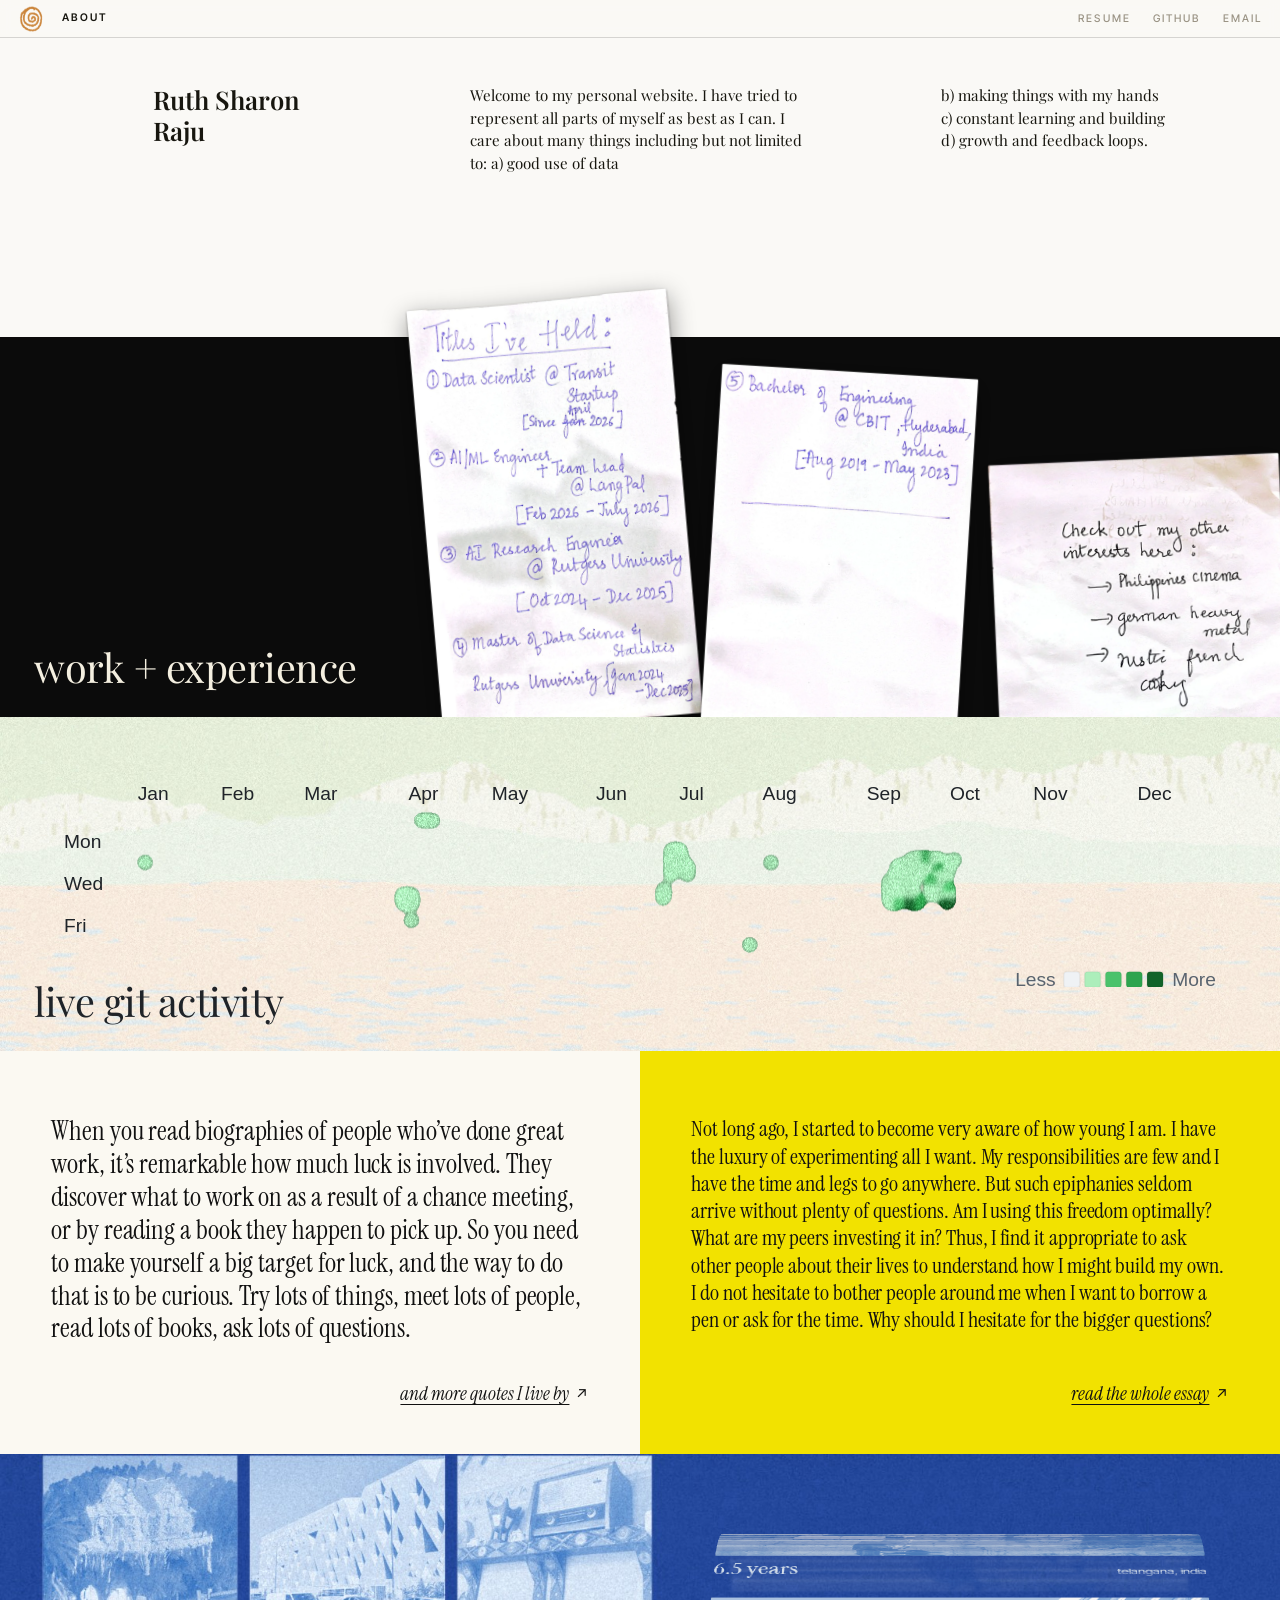
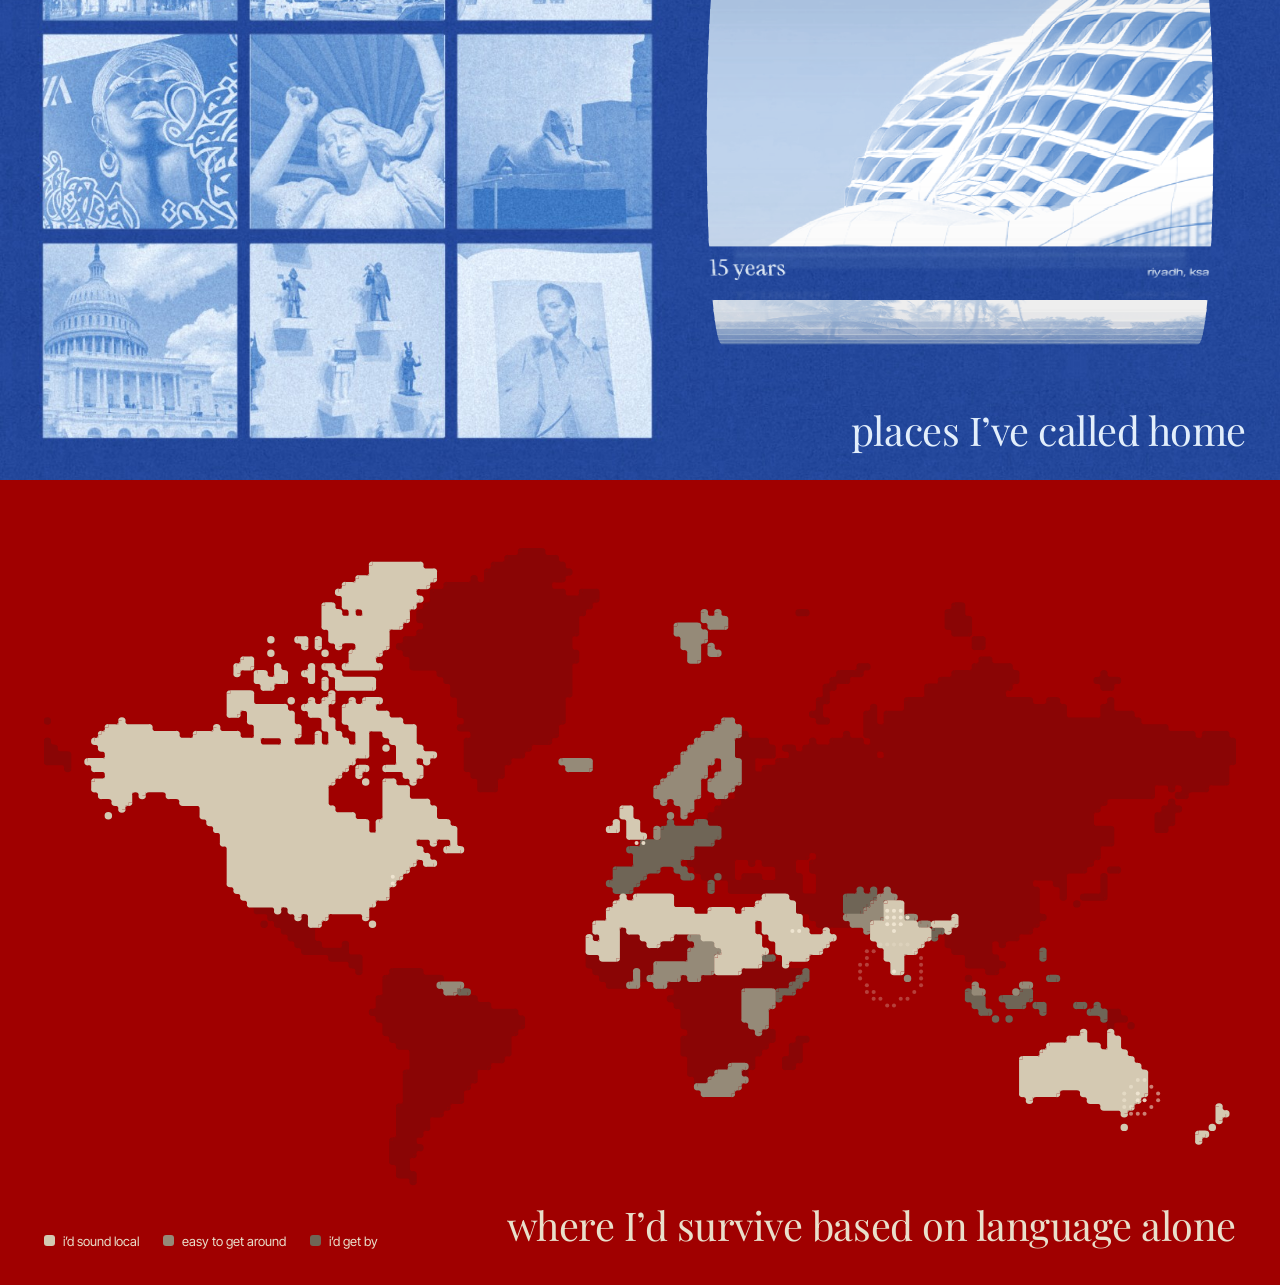
==== about/index.html @ 978206d0 "thin tab and crumbs + mobile view" ====
<!doctype html>
<html lang="en">
<head>
<meta charset="utf-8">
<meta name="viewport" content="width=device-width,initial-scale=1">
<title>Ruth Sharon — About</title>
<link rel="icon" href="../assets/ruth-sharon-favicon.png?v=1">
<link rel="preconnect" href="https://fonts.googleapis.com">
<link rel="preconnect" href="https://fonts.gstatic.com" crossorigin>
<link rel="stylesheet" href="https://fonts.googleapis.com/css2?family=Instrument+Serif:ital@0;1&family=IBM+Plex+Mono:wght@400;500&family=Inter+Tight:wght@400;500;600&family=Pinyon+Script&family=Playfair+Display:wght@400;600&display=swap">
<link rel="stylesheet" href="css/base.css?v=2">
<link rel="stylesheet" href="css/layout.css">
<link rel="stylesheet" href="css/head.css">
<link rel="stylesheet" href="css/places.css">
<link rel="stylesheet" href="css/barrel.css">
<link rel="stylesheet" href="css/scan.css">
<link rel="stylesheet" href="css/edit.css">
<link rel="stylesheet" href="css/split.css">
<link rel="stylesheet" href="css/languages.css">
<link rel="stylesheet" href="css/github.css">
<link rel="stylesheet" href="css/titles.css">
</head>
<body>
<div class="bar"><div class="crumbs"><a class="logo" data-up href="../" aria-label="home"><img src="../assets/logo-spiral.png" alt=""></a><span aria-current="page">about</span></div>
  <nav><a href="../assets/RuthSharon__Resume.pdf">resume</a><a href="https://github.com/ruth1445">github</a><a href="mailto:ruth.sharon@rutgers.edu">email</a></nav></div>

<!-- 1 -->
<section class="head" style="padding-top:84px"><div class="in">
  <h1>Ruth Sharon<br>Raju</h1>
  <div class="col">
    <p>Welcome to my personal website. I have tried to represent all parts of myself as best as I can. I care about many things including but not limited to: a) good use of data</p>
  </div>
  <div class="col">
    <p>b) making things with my hands<br>c) constant learning and building<br>d) growth and feedback loops.</p>
  </div>
</div></section>


<!-- 3 : the scan -->
<section class="scan">
  <h2 class="btl" data-pad="34" style="left:34px;color:#F4EFE0">work + experience</h2>
  <div class="leaves"><div class="pile">
    <img class="doc" data-k="hw-arm" src="img/arm.webp" alt="Titles I've held, handwritten" draggable="false"
      style="--r:-5deg;left:calc(50% - 310px);bottom:-10px;width:305px">
    <img class="doc" data-k="hw-elbow" src="img/elbow.webp" alt="Bachelor of Engineering, handwritten" draggable="false"
      style="--r:3.5deg;left:calc(50% + 22px);bottom:-64px;width:300px">
    <img class="doc" data-k="hw-hand" src="img/hand.webp" alt="Other interests, handwritten" draggable="false"
      style="--r:-2.5deg;left:calc(50% + 352px);bottom:-12px;width:340px">
  </div></div>
</section>

<!-- 6 -->
<section class="s6 full">
  <h2 class="btl" data-pad="34" style="left:34px;color:#1F2328">live git activity</h2>
  <div class="stage">
    <div class="ghw">
      <div class="ghbox">
        <div id="cal"></div>
      </div>
    </div>
  </div>
</section>

<!-- 4 -->
<section class="split">
  <div class="l">
    <p class="say">When you read biographies of people who&rsquo;ve done great work, it&rsquo;s remarkable how much luck is involved. They discover what to work on as a result of a chance meeting, or by reading a book they happen to pick up. So you need to make yourself a big target for luck, and the way to do that is to be curious. Try lots of things, meet lots of people, read lots of books, ask lots of questions.</p>
    <a class="more" href="quotes/"><span class="t">and more quotes I live by</span><span aria-hidden="true">&#8599;</span></a>
  </div>
  <div class="r">
    <p class="say">Not long ago, I started to become very aware of how young I am. I have the luxury of experimenting all I want. My responsibilities are few and I have the time and legs to go anywhere. But such epiphanies seldom arrive without plenty of questions. Am I using this freedom optimally? What are my peers investing it in? Thus, I find it appropriate to ask other people about their lives to understand how I might build my own. I do not hesitate to bother people around me when I want to borrow a pen or ask for the time. Why should I hesitate for the bigger questions?</p>
    <a class="more" href="https://publicyuzu.org/#/" target="_blank" rel="noopener noreferrer"><span class="t">read the whole essay</span><span aria-hidden="true">&#8599;</span></a>
  </div>
</section>

<!-- 2 -->
<section class="s2 full places">
  <h2 class="btl" data-pad="34" style="right:34px;color:#E2EEFB">places I&rsquo;ve called home</h2>
  <div class="pl-wheel">
    <div data-c="wheel" data-h="300" data-pw="0" data-fs="28" data-wh="470" data-bands="17"></div>
  </div>
</section>

<!-- 5 -->
<section class="s5 full">
  <h2 class="btl" data-on=".s5 .ki" style="right:44px;color:#E9DFCB">where I&rsquo;d survive based on language alone</h2>
  <div class="stage">
    <div class="mwrap" id="mb"><svg class="wm" viewBox="0 -125 960 545"><use href="#world"></use></svg></div>
    <div class="foot5">
      <div class="key">
        <span class="ki k1"><i></i>i&rsquo;d sound local</span>
        <span class="ki k2"><i></i>easy to get around</span>
        <span class="ki k3"><i></i>i&rsquo;d get by</span></div>
    </div>
  </div>
</section>

<svg width="0" height="0" style="position:absolute"><defs><g id="world">
  
  <rect y="-125" width="960" height="545" fill="none"/>
  <path class="getby" data-id="AFG" aria-label="Afghanistan" d="M643.23 171.47L645.95 172.48L647.96 172.13L648.52 170.91L650.62 170.50L652.12 169.68L652.66 167.50L654.90 166.96L655.32 165.98L656.58 166.72L657.38 166.81L658.87 166.82L660.88 167.40L661.69 167.74L663.63 166.86L664.52 167.39L665.38 166.13L666.98 166.19L667.39 165.78L667.67 164.66L668.82 163.69L670.26 164.33L669.97 165.18L670.78 165.31L670.53 167.62L671.59 168.52L672.51 167.94L673.70 167.67L675.36 166.44L677.20 166.64L679.95 166.65L680.42 167.44L678.87 167.74L677.51 168.25L674.45 168.57L671.59 169.14L670.03 170.32L670.66 171.46L670.97 172.80L669.64 173.92L669.75 174.94L669.02 175.89L666.48 175.81L667.53 177.55L665.83 178.21L664.70 179.78L664.85 181.33L663.80 182.05L662.82 181.81L660.78 182.15L660.49 182.87L658.50 182.86L657.02 184.31L656.92 186.46L653.46 187.51L651.60 187.29L651.06 187.84L649.47 187.52L646.80 187.89L642.33 186.61L644.75 184.31L644.53 182.67L642.51 182.24L642.30 180.60L641.43 178.53L642.57 177.10L641.41 176.71L642.14 174.79L643.23 171.47Z"/>
  <path class="muted" data-id="AGO" aria-label="Angola" d="M523.54 267.87L524.20 269.51L524.96 270.83L525.57 271.55L526.59 272.70L528.36 272.52L529.24 272.21L530.71 272.52L531.11 271.97L531.78 270.69L533.43 270.60L533.58 270.22L534.94 270.21L534.71 271.01L537.94 270.99L537.99 272.37L538.53 273.23L538.14 274.56L538.33 275.92L539.22 276.74L539.08 279.39L539.74 279.19L540.90 279.24L542.55 278.91L543.77 279.04L544.05 279.73L543.74 280.81L544.21 281.86L543.82 282.70L544.04 283.47L538.49 283.45L538.37 290.63L540.17 292.50L541.91 293.93L537.01 294.86L530.55 294.54L528.70 293.44L517.89 293.54L517.49 293.70L515.90 292.67L514.17 292.60L512.57 292.99L511.29 293.42L511.04 291.98L511.41 289.98L512.33 287.91L512.47 286.94L513.33 284.90L513.97 283.98L515.50 282.52L516.36 281.52L516.64 279.87L516.50 278.60L515.70 277.81L514.99 276.46L514.33 275.13L514.48 274.67L515.30 273.79L514.49 271.66L513.94 270.18L512.61 268.79L512.86 268.36L513.96 268.07L514.73 268.11L515.67 267.85L523.54 267.87Z M513.16 267.45L512.49 267.68L511.77 266.03L512.85 265.08L513.66 264.71L514.65 265.47L513.68 265.93L513.25 266.49L513.16 267.45Z"/>
  <path class="muted" data-id="ALB" aria-label="Albania" d="M534.91 154.05L534.57 155.04L534.95 156.29L536.05 157.00L536.00 157.75L535.13 158.17L534.97 159.10L533.73 160.49L533.28 160.29L533.23 159.66L531.75 158.70L531.52 157.33L531.74 155.35L532.11 154.44L531.66 153.98L531.48 153.05L532.63 151.59L532.80 152.14L533.52 151.88L534.09 152.68L534.73 152.98L534.91 154.05Z"/>
  <path class="local" data-id="ARE" aria-label="United Arab Emirates" d="M617.55 200.33L618.02 200.21L618.12 200.87L620.21 200.49L622.41 200.55L624.02 200.62L625.85 199.00L627.84 197.45L629.52 195.95L630.03 196.78L630.39 198.69L629.03 198.70L628.81 200.27L629.28 200.60L628.08 201.07L628.07 202.05L627.29 203.04L627.22 203.99L626.68 204.49L618.67 203.30L617.65 200.88L617.55 200.33Z"/>
  <path class="muted" data-id="ARG" aria-label="Argentina" d="M305.33 400.37L302.80 400.57L301.44 399.22L299.83 399.12L296.98 399.11L296.98 390.85L298.00 392.53L299.33 395.29L302.80 397.53L306.53 398.47L305.33 400.37Z M306.76 304.51L308.33 306.22L309.37 304.32L312.41 304.42L312.84 304.92L317.74 308.80L319.92 309.16L323.18 310.94L325.93 311.88L326.31 312.95L323.68 316.66L326.37 317.33L329.37 317.70L331.48 317.31L333.90 315.43L334.33 313.28L335.65 312.81L336.99 314.22L336.94 316.17L334.69 317.52L332.90 318.53L329.89 320.94L326.33 324.37L325.67 326.40L324.95 329.04L324.98 331.62L324.40 332.20L324.19 333.90L324.01 335.28L327.40 337.56L327.03 339.42L328.70 340.60L328.56 341.93L326.00 345.47L322.05 346.96L316.70 347.55L313.77 347.26L314.33 348.95L313.79 351.08L314.28 352.52L312.68 353.54L309.95 353.94L307.38 352.89L306.35 353.64L306.72 356.55L308.52 357.44L309.98 356.51L310.78 358.04L308.32 358.97L306.18 360.83L305.79 363.89L305.16 365.54L302.64 365.55L300.55 367.14L299.79 369.50L302.41 371.83L304.96 372.48L304.04 375.39L300.89 377.25L299.16 381.18L296.72 382.53L295.63 384.14L296.49 387.77L298.27 389.82L297.14 389.64L294.67 389.08L288.23 388.61L287.12 386.55L287.17 383.94L285.40 384.17L284.46 382.92L284.23 379.32L286.27 377.85L287.12 375.76L286.81 374.11L288.22 371.35L289.19 367.17L288.91 365.34L290.07 364.76L289.79 363.60L288.55 362.99L289.43 361.71L288.23 360.57L287.60 357.13L288.68 356.53L288.22 352.97L288.85 350.04L289.56 347.51L291.16 346.49L290.35 343.78L290.34 341.26L292.36 339.49L292.30 337.25L293.82 334.65L293.83 332.23L293.13 331.75L291.91 327.29L293.55 324.67L293.30 322.23L294.25 319.96L296.00 317.64L297.88 316.11L297.08 315.15L297.64 314.36L297.55 310.33L300.46 309.15L301.37 306.67L301.05 306.07L303.27 303.94L306.76 304.51Z"/>
  <path class="muted" data-id="ARM" aria-label="Armenia" d="M596.22 156.27L599.93 155.82L600.48 156.58L601.49 157.08L600.96 157.81L602.38 158.79L601.63 159.70L602.76 160.48L603.96 160.94L604.02 162.90L603.05 162.98L601.96 161.35L601.97 160.91L600.80 160.92L600.01 160.16L599.45 160.24L598.40 159.40L596.42 158.69L596.67 157.29L596.22 156.27Z"/>
  <path class="muted" data-id="ATF" aria-label="French Southern and Antarctic Lands" d="M663.83 377.01L665.55 378.06L668.07 378.47L668.16 379.11L667.41 380.64L663.32 380.86L663.25 379.07L663.65 377.69L663.83 377.01Z"/>
  <path class="local" data-id="AUS" aria-label="Australia" d="M867.73 352.86L870.30 353.86L871.76 353.46L873.84 352.90L875.44 353.10L875.63 356.56L874.71 357.58L874.44 359.98L873.51 359.16L871.65 361.25L871.10 361.09L869.46 361.00L867.82 358.43L867.45 356.48L865.91 353.93L865.98 352.60L867.73 352.86Z M862.83 285.39L863.79 287.16L865.50 286.31L866.39 287.26L867.67 288.15L867.39 289.15L867.96 291.10L868.37 292.24L869.04 292.52L869.76 294.48L869.50 295.67L870.37 297.23L873.26 298.44L875.14 299.55L876.93 300.56L876.58 301.13L878.11 302.59L879.14 305.14L880.21 304.62L881.29 305.65L881.94 305.28L882.40 307.80L884.29 309.27L885.53 310.18L887.61 312.13L888.36 314.08L888.43 315.48L888.25 316.99L889.52 319.09L889.37 321.30L888.90 322.46L888.18 324.71L888.24 326.16L887.71 328.00L886.53 330.35L884.56 331.62L883.58 333.65L882.69 334.96L881.90 337.26L880.88 338.59L880.20 340.62L879.86 342.50L879.99 343.37L878.46 344.32L875.48 344.43L873.02 345.56L871.79 346.64L870.18 347.85L867.97 346.61L866.34 346.12L866.75 344.67L865.30 345.19L862.96 347.21L860.65 346.45L859.14 346.01L857.62 345.81L855.04 345.01L853.31 343.30L852.82 341.22L852.20 339.85L850.89 338.76L848.32 338.43L849.20 337.13L848.55 335.16L847.25 337.00L844.88 337.49L846.27 336.01L846.68 334.48L847.71 333.19L847.49 331.26L845.32 333.49L843.66 334.39L842.64 336.50L840.56 335.40L840.64 334.00L838.97 332.10L837.56 331.12L838.06 330.52L834.64 328.95L832.77 328.88L830.20 327.63L825.43 327.87L821.98 328.79L818.94 329.65L816.40 329.48L813.57 330.81L811.26 331.41L810.74 332.78L809.76 333.85L807.50 333.91L805.82 334.15L803.46 333.67L801.55 333.95L799.72 334.08L798.13 335.49L797.35 335.37L796.02 336.12L794.73 336.96L792.79 336.86L791.00 336.86L788.17 335.16L786.74 334.66L786.80 333.15L788.12 332.79L788.57 332.19L788.48 331.26L788.80 329.45L788.51 327.93L787.10 325.34L786.66 323.90L786.77 322.46L785.71 320.83L785.64 320.10L784.46 319.11L784.13 317.18L782.61 315.24L782.24 314.20L783.41 315.25L782.51 312.99L783.83 313.70L784.62 314.64L784.58 313.39L783.26 311.49L783.00 310.73L782.38 310.01L782.67 308.62L783.22 308.03L783.58 306.84L783.30 305.46L784.40 303.76L784.60 305.56L785.73 303.93L787.89 303.15L789.19 302.14L791.23 301.29L792.44 301.10L793.18 301.39L795.28 300.52L796.90 300.26L797.30 299.75L798.01 299.54L799.48 299.59L802.28 298.91L803.73 297.88L804.41 296.65L805.98 295.48L806.10 294.56L806.17 293.31L808.03 291.37L809.16 293.35L810.29 292.89L809.34 291.81L810.18 290.70L811.36 291.20L811.68 289.47L813.14 288.35L813.78 287.46L815.12 287.07L815.16 286.44L816.33 286.71L816.38 286.14L817.55 285.82L818.84 285.51L820.81 286.55L822.29 287.89L823.96 287.90L825.66 288.11L825.09 286.87L826.37 285.06L827.57 284.48L827.16 283.92L828.31 282.63L829.93 281.84L831.29 282.11L833.53 281.69L833.49 280.55L831.53 279.81L832.95 279.49L834.72 280.04L836.14 280.96L838.38 281.53L839.14 281.30L840.80 281.99L842.35 281.35L843.36 281.54L843.98 281.11L845.20 282.22L844.49 283.42L843.48 284.33L842.56 284.40L842.87 285.30L842.09 286.43L841.14 287.54L841.33 288.18L843.45 289.43L845.51 290.16L846.88 290.94L848.81 292.29L849.56 292.29L850.96 292.87L851.36 293.58L853.91 294.36L855.67 293.58L856.19 292.35L856.73 291.34L857.06 290.09L857.87 288.28L857.50 287.19L857.69 286.53L857.39 285.24L857.74 283.55L858.25 283.09L857.83 282.35L858.48 281.16L858.98 279.93L859.05 279.30L860.04 278.46L860.79 279.55L860.98 280.95L861.64 281.22L861.76 282.16L862.73 283.30L862.93 284.57L862.83 285.39Z"/>
  <path class="getby" data-id="AUT" aria-label="Austria" d="M525.28 134.64L525.08 135.97L523.57 135.98L524.09 136.68L523.21 138.75L522.70 139.29L520.37 139.37L519.02 140.09L516.82 139.85L513.00 139.02L512.41 137.91L509.77 138.47L509.46 139.07L507.85 138.62L506.49 138.53L505.28 137.95L505.69 137.16L505.58 136.59L506.39 136.41L507.74 137.31L508.12 136.45L510.47 136.59L512.38 136.01L513.66 136.11L514.49 136.77L514.74 136.22L514.36 134.09L515.32 133.68L516.26 132.15L518.24 133.22L519.74 131.86L520.68 131.61L522.75 132.63L524.00 132.45L525.23 133.08L525.01 133.50L525.28 134.64Z"/>
  <path class="muted" data-id="AZE" aria-label="Azerbaijan" d="M600.01 160.16L600.80 160.92L601.97 160.91L601.96 161.35L603.05 162.98L601.22 162.61L599.87 161.30L599.45 160.24L600.01 160.16Z M606.33 155.90L607.51 156.10L607.97 155.36L609.56 154.18L610.96 155.72L612.32 157.78L613.56 157.91L614.38 158.68L612.18 158.91L611.72 161.12L611.26 162.11L610.28 162.77L610.36 164.15L609.69 164.29L608.03 162.83L608.95 161.44L608.16 160.61L607.16 160.82L604.02 162.90L603.96 160.94L602.76 160.48L601.63 159.70L602.38 158.79L600.96 157.81L601.49 157.08L600.48 156.58L599.93 155.82L600.58 155.35L602.57 156.18L604.00 156.35L604.37 156.01L603.05 154.44L603.75 154.03L604.50 154.13L606.33 155.90Z"/>
  <path class="muted" data-id="BDI" aria-label="Burundi" d="M558.24 264.85L558.07 262.21L557.40 261.21L559.02 261.38L559.84 260.14L561.25 260.28L561.41 261.14L561.98 261.64L562.01 262.35L561.35 262.81L560.31 263.95L559.34 264.75L558.24 264.85Z"/>
  <path class="getby" data-id="BEL" aria-label="Belgium" d="M488.84 123.73L490.79 124.01L493.26 123.28L494.95 124.81L496.42 125.62L496.11 127.94L495.42 128.07L495.13 129.97L492.80 128.42L491.43 128.69L489.57 127.08L488.33 125.70L487.09 125.64L486.70 124.42L488.84 123.73Z"/>
  <path class="muted" data-id="BEN" aria-label="Benin" d="M487.18 241.29L484.97 241.54L484.32 240.03L484.44 234.95L483.90 234.50L483.80 233.41L482.87 232.63L482.06 231.98L482.40 230.80L483.32 230.55L483.86 229.58L485.16 229.37L485.75 228.70L486.64 228.04L487.60 228.04L489.63 229.33L489.53 230.07L490.13 231.39L489.60 232.28L489.88 232.88L488.59 234.25L487.77 234.93L487.26 236.33L487.33 237.73L487.18 241.29Z"/>
  <path class="muted" data-id="BFA" aria-label="Burkina Faso" d="M472.46 233.81L470.63 233.24L469.39 233.33L468.45 233.89L467.25 233.42L466.79 232.68L465.59 232.20L465.41 230.91L466.14 229.96L466.08 229.21L468.19 227.35L468.59 225.81L469.32 225.26L470.61 225.57L471.72 225.11L472.09 224.53L474.16 223.52L474.66 222.82L477.16 221.88L478.62 221.56L479.29 221.99L481.00 221.98L480.79 223.08L481.15 224.10L482.65 225.57L482.73 226.66L485.81 227.17L485.75 228.70L485.16 229.37L483.86 229.58L483.32 230.55L482.40 230.80L480.06 230.76L478.83 230.58L477.97 230.94L476.79 230.78L472.16 230.88L472.10 232.14L472.46 233.81Z"/>
  <path class="getby" data-id="BGD" aria-label="Bangladesh" d="M727.13 205.57L727.07 207.26L726.14 206.90L726.32 208.79L725.55 207.57L725.40 206.37L724.89 205.23L723.78 203.86L721.32 203.76L721.57 204.74L720.73 206.05L719.59 205.57L719.21 206.00L718.45 205.75L717.42 205.53L717.00 203.59L716.08 201.80L716.53 200.35L714.89 199.71L715.48 198.83L717.15 197.93L715.23 196.65L716.17 195.00L718.28 196.05L719.55 196.17L719.79 197.86L722.33 198.19L724.80 198.16L726.34 198.57L725.11 200.60L723.91 200.74L723.09 202.10L724.55 203.33L724.99 201.81L725.72 201.80L727.13 205.57Z"/>
  <path class="muted" data-id="BGR" aria-label="Bulgaria" d="M540.42 146.93L541.19 148.18L542.22 147.95L544.27 148.43L548.18 148.59L549.51 147.81L552.65 147.11L554.59 148.21L556.15 148.53L554.77 149.78L553.80 151.91L554.66 153.60L552.36 153.21L549.65 154.13L549.62 155.59L547.19 155.86L545.31 154.84L543.18 155.64L541.21 155.56L541.02 153.62L539.68 152.68L540.12 152.26L539.83 151.91L540.28 150.96L541.30 150.02L540.00 148.72L539.76 147.62L540.42 146.93Z"/>
  <path class="muted" data-id="BHS" aria-label="The Bahamas" d="M273.24 201.49L272.59 201.61L271.91 200.23L270.91 199.53L271.49 198.00L272.29 198.10L273.23 200.10L273.24 201.49Z M272.48 194.67L269.57 195.06L269.39 194.16L270.64 193.96L272.40 194.04L272.48 194.67Z M274.67 194.65L274.21 196.38L273.72 196.07L273.76 194.80L272.57 193.83L272.56 193.55L274.67 194.65Z"/>
  <path class="muted" data-id="BIH" aria-label="Bosnia and Herzegovina" d="M530.68 145.01L531.65 145.00L530.98 146.35L532.27 147.52L531.88 148.95L531.25 149.08L530.75 149.36L529.88 150.06L529.49 151.70L527.13 150.57L526.13 149.32L525.11 148.65L523.88 147.52L523.31 146.57L522.00 145.14L522.56 143.85L523.52 144.56L524.09 143.92L525.34 143.85L527.63 144.37L529.48 144.32L530.68 145.01Z"/>
  <path class="muted" data-id="BLR" aria-label="Belarus" d="M542.62 114.48L545.20 114.51L548.10 113.10L548.72 110.97L550.90 109.75L550.65 108.03L552.27 107.37L555.14 105.87L557.95 106.85L558.32 107.81L559.72 107.35L562.33 108.27L562.59 110.08L562.02 111.11L563.69 113.57L564.78 114.25L564.62 114.92L566.41 115.57L567.18 116.55L566.15 117.35L563.99 117.22L563.48 117.56L564.11 118.77L564.76 121.06L562.47 121.27L561.65 122.05L561.48 123.82L560.42 123.48L558.01 123.65L557.31 122.83L556.31 123.44L555.31 122.94L553.21 122.87L550.23 122.02L547.54 121.74L545.47 121.82L544.01 122.78L542.74 122.91L542.69 121.34L541.87 119.68L543.46 118.95L543.48 117.51L542.74 116.11L542.62 114.48Z"/>
  <path class="muted" data-id="BLZ" aria-label="Belize" d="M242.29 215.42L242.26 215.08L242.59 214.97L243.07 215.24L244.03 213.86L244.53 213.82L244.54 214.16L245.05 214.17L245.00 214.80L244.57 215.79L244.81 216.15L244.53 216.97L244.69 217.19L244.39 218.34L243.86 218.95L243.38 219.02L242.85 219.81L242.06 219.81L242.26 217.23L242.29 215.42Z"/>
  <path class="muted" data-id="BOL" aria-label="Bolivia" d="M312.41 304.42L309.37 304.32L308.33 306.22L306.76 304.51L303.27 303.94L301.05 306.07L299.12 306.40L298.08 303.14L296.65 300.52L297.49 298.27L296.09 297.29L295.73 295.62L294.43 294.06L296.11 291.59L294.96 289.68L295.57 288.92L295.09 288.08L296.14 286.95L296.19 285.03L296.32 283.45L296.89 282.69L294.59 279.09L296.57 279.28L297.94 279.23L298.54 278.56L300.87 277.66L302.27 276.83L305.76 276.45L305.48 278.12L305.81 278.97L305.59 280.47L308.49 282.47L311.48 282.84L312.53 283.68L314.33 284.12L315.43 284.77L317.11 284.75L318.66 285.42L318.78 286.72L319.30 287.38L319.33 288.36L318.55 288.39L319.58 291.04L324.69 291.13L324.30 292.45L324.58 293.35L326.04 294.00L326.67 295.42L326.20 297.24L325.47 298.26L325.72 299.58L324.89 300.06L324.84 299.34L322.36 298.16L319.88 298.12L315.24 298.80L313.96 300.85L313.89 302.11L312.84 304.92L312.41 304.42Z"/>
  <path class="muted" data-id="BRA" aria-label="Brazil" d="M326.33 324.37L329.89 320.94L332.90 318.53L334.69 317.52L336.94 316.17L336.99 314.22L335.65 312.81L334.33 313.28L334.86 311.88L335.22 310.45L335.22 309.14L334.26 308.70L333.26 309.09L332.26 308.98L331.95 308.06L331.70 305.88L331.21 305.18L329.40 304.54L328.32 305.00L325.50 304.55L325.68 301.36L324.89 300.06L325.72 299.58L325.47 298.26L326.20 297.24L326.67 295.42L326.04 294.00L324.58 293.35L324.30 292.45L324.69 291.13L319.58 291.04L318.55 288.39L319.33 288.36L319.30 287.38L318.78 286.72L318.66 285.42L317.11 284.75L315.43 284.77L314.33 284.12L312.53 283.68L311.48 282.84L308.49 282.47L305.59 280.47L305.81 278.97L305.48 278.12L305.76 276.45L302.27 276.83L300.87 277.66L298.54 278.56L297.94 279.23L296.57 279.28L294.59 279.09L293.08 279.48L291.87 279.22L292.05 275.85L289.86 277.15L287.51 277.10L286.50 275.91L284.73 275.79L285.29 274.83L283.81 273.49L282.70 271.50L283.40 271.10L283.40 270.17L285.01 269.53L284.75 268.34L285.43 267.58L285.62 266.55L288.67 265.06L290.86 264.63L291.21 264.30L293.62 264.41L294.82 258.40L294.88 257.45L294.46 256.20L293.28 255.40L293.29 253.82L294.79 253.46L295.33 253.68L295.42 252.84L293.85 252.62L293.82 251.25L299.02 251.30L299.90 250.54L300.64 251.24L301.16 252.53L301.66 252.26L303.13 253.42L305.20 253.27L305.72 252.60L307.70 252.09L308.80 251.74L309.11 250.81L311.02 250.19L310.87 249.73L308.61 249.54L308.24 248.16L308.35 246.69L307.16 246.12L307.66 245.92L309.63 246.20L311.75 246.75L312.52 246.23L314.44 245.89L317.42 245.07L318.40 244.23L318.04 243.61L319.43 243.52L320.05 244.02L319.70 244.99L320.62 245.32L321.23 246.34L320.49 247.11L320.07 248.97L320.75 250.08L320.94 251.09L322.58 252.12L323.89 252.23L324.19 251.80L325.03 251.70L326.24 251.32L327.10 250.74L328.58 250.92L329.23 250.85L330.68 251.02L330.92 250.58L330.47 250.14L330.74 249.51L331.81 249.70L333.07 249.48L334.60 249.94L335.77 250.39L336.59 249.80L337.19 249.89L337.55 250.51L338.83 250.35L339.85 249.52L340.67 247.91L342.25 245.90L343.15 245.80L343.81 247.01L345.31 250.84L346.74 251.20L346.81 252.71L344.80 254.51L345.63 255.17L350.35 255.51L350.44 257.71L352.47 256.27L355.82 257.06L360.25 258.39L361.55 259.68L361.12 260.89L364.22 260.21L369.41 261.37L373.39 261.29L377.33 263.10L380.74 265.55L382.79 266.19L385.07 266.28L386.04 266.97L386.94 269.77L387.39 271.10L386.32 274.75L384.97 276.20L381.21 279.29L379.51 281.82L377.54 283.76L376.87 283.80L376.12 285.46L376.31 289.69L375.57 293.21L375.29 294.72L374.44 295.63L373.97 298.72L371.27 301.76L370.81 304.19L368.66 305.21L368.03 306.63L365.13 306.62L360.94 307.54L359.06 308.60L356.07 309.30L352.94 311.21L350.68 313.61L350.29 315.43L350.73 316.79L350.24 319.28L349.63 320.49L347.77 321.87L344.81 326.32L342.46 328.35L340.65 329.56L339.43 332.03L337.67 333.53L336.93 332.04L338.11 330.81L336.57 329.05L334.47 327.62L331.73 325.99L330.74 326.06L328.06 324.10L326.33 324.37Z"/>
  <path class="muted" data-id="BRN" aria-label="Brunei" d="M784.54 245.09L785.60 244.27L787.87 243.07L787.75 244.15L787.59 245.55L786.32 245.48L785.76 246.23L784.54 245.09Z"/>
  <path class="getby" data-id="BTN" aria-label="Bhutan" d="M724.52 191.74L725.61 192.53L725.42 194.04L723.25 194.11L721.00 193.95L719.32 194.33L716.90 193.40L716.84 192.91L718.60 191.07L720.04 190.44L721.95 191.02L723.36 191.08L724.52 191.74Z"/>
  <path class="muted" data-id="BWA" aria-label="Botswana" d="M548.40 296.26L548.93 296.67L549.77 298.01L552.79 300.56L553.93 300.81L553.94 301.64L554.72 303.12L556.79 303.49L558.49 304.55L554.71 306.29L552.32 308.07L551.43 309.66L550.63 310.56L549.18 310.76L548.71 311.91L548.44 312.67L546.73 313.23L544.56 313.11L543.29 312.43L542.17 312.14L540.86 312.70L540.21 313.86L538.95 314.59L537.62 315.68L535.71 315.93L535.11 315.08L535.36 313.59L533.78 311.29L533.06 310.93L533.05 303.98L535.68 303.90L535.76 295.60L537.75 295.53L541.86 294.72L542.88 295.67L544.58 294.77L545.39 294.76L546.89 294.25L547.37 294.42L548.40 296.26Z"/>
  <path class="muted" data-id="CAF" aria-label="Central African Republic" d="M520.75 238.73L522.95 238.56L523.44 237.99L523.88 238.04L524.55 238.53L527.91 237.69L529.04 236.83L530.43 236.06L530.17 235.28L530.92 235.07L533.49 235.21L536.00 234.18L537.93 231.76L539.28 230.86L540.97 230.48L541.27 231.43L542.81 232.82L542.82 233.73L542.39 234.65L542.56 235.34L543.48 235.98L545.51 236.94L546.97 237.84L547.00 238.55L548.79 239.70L549.90 240.65L550.58 241.97L552.57 242.84L553.00 243.54L552.12 243.77L550.41 243.72L548.40 243.49L547.41 243.68L547.01 244.21L546.15 244.28L545.09 243.81L542.13 244.91L540.91 244.69L540.54 244.86L539.75 246.18L537.76 245.75L535.81 245.54L534.11 244.73L531.91 243.98L530.49 244.69L529.45 245.80L529.21 247.33L527.49 247.21L525.69 246.84L524.10 248.00L522.70 250.04L522.42 249.41L522.30 248.41L521.08 247.70L520.10 246.57L519.87 245.78L518.61 244.64L518.82 243.99L518.56 243.06L518.76 241.36L519.40 240.96L520.75 238.73Z"/>
  <path class="local" data-id="CAN" aria-label="Canada" d="M310.23 139.72L312.16 140.14L314.63 140.06L313.32 141.35L312.34 141.56L308.95 140.22L308.29 139.15L309.29 138.16L310.23 139.72Z M315.18 131.39L313.88 131.45L310.43 130.40L307.95 128.81L308.87 128.52L312.38 129.37L315.11 130.78L315.18 131.39Z M150.64 133.37L149.30 133.83L144.92 132.32L144.12 131.14L141.73 129.97L141.25 129.00L138.51 128.39L137.48 126.53L137.71 125.73L140.51 126.48L142.15 127.01L144.65 127.37L145.56 128.54L146.88 130.15L149.54 131.53L150.64 133.37Z M330.31 126.02L328.54 129.01L330.29 127.86L332.08 128.59L331.14 129.77L333.51 130.70L334.74 129.88L337.40 130.91L336.57 133.34L338.44 132.78L338.78 134.53L339.61 136.55L338.48 139.38L337.28 139.50L335.52 138.90L336.10 136.26L335.36 135.85L332.26 138.65L330.67 138.54L332.56 137.03L330.00 136.24L327.13 136.43L321.96 136.33L321.55 135.37L323.21 134.22L322.05 133.32L324.29 131.32L327.04 125.91L328.70 123.94L331.01 122.73L332.25 122.88L331.73 123.83L330.31 126.02Z M126.11 114.01L126.11 114.01L126.11 114.01L126.11 114.01L128.67 113.71L127.87 117.89L130.19 120.78L129.13 120.77L127.52 119.14L126.53 117.47L125.19 116.33L124.69 114.71L124.85 113.52L126.11 114.01Z M268.62 80.24L267.58 82.68L266.40 82.29L265.70 80.90L265.83 80.58L266.85 79.17L267.95 79.27L268.62 80.24Z M261.60 77.63L258.48 80.23L256.60 80.13L256.02 78.85L258.00 76.66L261.66 76.70L261.60 77.63Z M252.90 62.82L253.40 65.13L254.76 64.32L256.31 65.69L259.23 67.46L262.29 69.05L262.52 71.44L264.49 71.05L266.39 72.70L264.02 74.25L259.87 73.07L258.38 70.83L255.73 73.47L251.94 75.99L251.02 73.14L247.41 73.61L249.73 71.16L250.07 67.17L250.98 62.38L252.90 62.82Z M277.69 54.67L274.70 54.95L274.04 52.17L275.17 48.92L277.61 48.10L279.69 49.73L279.72 52.21L279.42 52.99L277.69 54.67Z M224.94 43.16L223.28 45.29L219.69 43.45L217.52 44.12L213.87 41.36L216.22 39.42L218.08 36.65L220.91 38.47L222.51 39.61L223.31 40.80L224.94 43.16Z M238.54 40.75L238.53 46.99L242.09 42.23L245.28 46.15L244.49 50.53L247.07 54.39L249.85 50.25L251.80 45.13L251.94 38.33L255.73 38.81L259.67 39.74L263.25 42.83L263.41 45.85L261.43 49.01L263.31 52.12L262.97 54.88L257.75 58.76L254.04 59.60L251.28 57.95L250.49 60.68L247.92 65.15L247.14 67.42L244.05 70.85L240.23 71.18L238.12 73.27L237.95 76.43L234.84 77.03L231.58 80.86L228.69 86.02L227.66 89.52L227.51 94.53L231.43 95.23L232.63 99.13L233.87 102.22L237.61 101.42L242.56 103.16L245.23 104.67L247.14 106.53L250.48 107.60L253.30 109.23L257.71 109.45L260.61 109.82L260.17 113.10L261.00 116.82L262.93 120.86L266.90 124.21L268.95 123.07L270.39 119.42L269.00 113.63L267.12 111.65L271.39 109.87L274.41 107.16L275.89 104.43L275.67 101.75L273.86 98.28L270.62 95.14L273.77 90.65L272.61 86.65L271.72 79.48L273.57 78.39L278.14 79.68L280.88 80.13L283.09 78.90L285.58 80.49L288.86 83.17L289.67 84.94L294.43 85.28L294.35 89.03L295.23 94.49L297.67 95.15L299.60 97.62L303.46 95.30L306.01 90.57L307.78 88.53L309.85 92.42L313.33 97.81L316.28 102.70L315.20 105.20L318.75 107.40L321.15 109.61L325.40 110.60L327.11 111.81L328.17 114.97L330.25 115.46L331.32 116.85L331.51 120.90L329.58 122.24L327.66 123.47L323.27 124.71L319.91 127.55L315.40 128.10L309.70 127.38L305.70 127.36L302.94 127.59L300.70 130.03L297.30 131.51L293.46 135.87L290.39 138.85L292.65 138.32L296.93 134.06L302.53 131.30L306.52 130.96L308.88 132.60L306.36 134.81L307.20 138.30L308.07 140.70L311.54 142.28L315.94 141.82L318.62 138.25L318.80 140.56L320.53 141.71L317.23 143.75L311.32 145.59L308.68 146.83L305.70 149.02L303.67 148.80L303.57 146.22L308.20 143.67L303.93 143.77L300.97 144.15L299.22 142.39L299.23 138.07L298.04 137.14L296.25 137.68L295.37 136.84L293.33 139.26L292.52 141.72L291.57 143.15L290.44 143.63L289.59 143.79L289.32 144.55L284.41 144.55L280.35 144.57L279.15 145.14L276.33 147.35L276.00 147.59L275.15 148.77L272.70 148.77L270.08 148.78L268.88 149.26L269.31 149.85L269.55 150.76L269.50 151.06L266.01 152.54L263.26 153.01L260.16 154.58L259.49 154.58L258.59 154.11L258.29 153.69L258.35 153.39L258.93 152.35L260.19 150.72L260.97 148.94L260.43 146.30L259.86 143.50L257.09 142.03L257.41 141.47L257.02 141.09L256.29 141.09L255.76 140.59L255.62 139.84L255.10 140.16L254.39 140.07L254.55 139.75L253.92 139.44L253.66 138.60L251.59 137.57L249.43 136.50L246.83 135.24L244.33 134.05L241.94 134.98L241.07 135.01L237.79 134.16L235.63 134.58L233.04 133.57L230.32 133.04L228.46 132.84L227.63 132.27L227.15 130.44L226.25 130.46L226.24 131.74L220.72 131.74L211.60 131.74L202.54 131.74L194.53 131.74L186.53 131.74L178.67 131.74L170.54 131.74L167.92 131.74L160.00 131.74L152.43 131.74L152.07 131.73L146.91 128.43L145.00 126.95L140.17 125.52L138.69 122.43L139.07 120.25L135.65 118.72L135.19 115.78L131.96 113.08L131.90 111.14L133.39 109.30L133.31 106.86L128.78 104.35L126.05 99.76L124.39 96.79L121.94 94.90L120.15 93.16L118.73 90.93L116.05 92.33L113.46 94.71L111.09 91.91L109.23 90.00L106.63 88.79L104.01 88.66L104.02 60.99L104.04 39.40L109.01 40.92L113.21 43.88L115.99 44.44L118.33 41.88L121.56 39.94L125.52 40.70L129.52 37.93L133.88 36.33L135.71 38.98L137.70 37.49L138.30 34.45L140.14 35.14L144.65 40.86L148.20 36.56L148.56 41.36L151.84 40.34L152.84 38.50L156.07 38.86L160.15 41.49L166.39 43.75L170.06 44.78L172.67 44.39L176.27 47.44L172.52 50.36L177.34 51.60L184.54 50.91L186.81 49.90L189.65 53.35L192.55 50.44L189.83 47.96L191.55 45.92L194.80 45.64L196.93 45.04L199.09 46.47L201.77 49.68L204.74 49.22L209.46 51.83L213.59 50.92L217.48 51.06L217.18 47.41L219.55 46.37L223.68 48.38L223.66 53.85L225.36 49.26L227.51 49.41L228.71 43.40L225.86 39.57L222.74 37.00L222.96 29.71L226.11 24.69L229.63 25.82L232.32 28.87L235.95 36.35L233.58 39.48L238.54 40.75Z M175.55 15.95L174.22 19.43L180.16 17.19L183.87 20.90L186.88 17.15L189.32 19.57L191.50 26.58L192.84 23.67L190.94 16.19L193.29 15.08L195.94 16.29L198.93 19.28L200.60 26.25L201.43 31.07L205.91 34.35L210.72 37.42L210.43 40.21L206.05 40.71L207.75 43.09L206.85 45.32L202.03 44.37L197.44 42.72L194.34 43.09L189.33 45.16L182.58 46.06L177.83 46.63L176.39 43.78L172.75 42.10L170.38 42.79L167.09 37.83L168.87 37.15L172.98 36.05L176.74 36.34L180.22 35.21L175.07 33.68L169.37 34.21L165.59 34.07L164.18 31.63L170.37 28.93L166.25 29.03L161.59 27.22L163.83 21.93L165.69 19.04L172.83 14.48L175.55 15.95Z M201.33 13.68L198.99 18.64L194.83 13.37L195.73 12.29L199.31 11.98L201.33 13.68Z M276.43 16.09L276.66 18.15L273.83 17.93L270.96 17.78L268.04 18.77L267.26 18.32L264.33 14.34L264.44 11.57L265.73 11.05L271.83 11.89L276.43 16.09Z M249.17 15.67L251.27 20.30L253.73 14.29L260.49 11.12L265.07 18.96L264.67 23.69L269.94 21.61L272.47 18.72L278.38 22.39L282.06 25.77L282.40 28.78L287.35 27.23L290.13 31.56L296.57 34.18L298.89 36.79L301.42 42.68L296.52 45.52L302.80 49.40L307.03 50.67L310.87 55.90L315.06 56.27L314.23 60.12L309.55 66.27L306.27 64.04L302.08 58.89L298.63 59.57L298.29 62.65L301.09 65.70L304.71 68.07L305.81 69.42L307.55 74.34L306.63 77.80L303.27 76.51L296.58 72.60L300.35 76.80L303.12 79.67L303.56 81.30L296.33 79.43L290.60 76.67L287.37 74.31L288.30 72.93L284.32 70.37L280.44 67.91L280.48 69.39L272.77 70.19L270.52 68.45L272.27 64.65L277.28 64.56L282.77 63.89L281.88 62.00L282.81 59.31L286.26 53.90L285.53 51.37L284.50 49.38L280.42 46.51L275.02 44.46L276.72 42.92L273.90 39.04L271.55 38.68L269.45 36.50L268.02 38.39L263.19 39.21L253.48 37.79L247.84 35.90L243.52 34.92L241.30 32.61L244.09 29.55L240.30 29.52L239.45 22.46L241.50 15.88L244.24 12.77L251.13 10.70L249.17 15.67Z M212.38 10.39L215.56 12.03L220.32 11.05L221.01 13.29L218.52 16.93L222.56 20.11L222.08 26.51L217.71 29.18L215.14 28.61L213.29 25.97L206.67 20.47L206.72 18.12L212.16 19.04L209.23 14.14L212.38 10.39Z M231.48 18.55L228.62 23.96L225.57 23.69L223.91 17.30L223.95 13.54L225.34 10.24L227.99 8.08L233.55 8.36L238.64 10.29L234.66 17.11L231.48 18.55Z M158.77 28.42L151.75 31.68L150.35 28.72L144.19 25.06L145.33 22.05L147.18 16.69L149.49 11.67L146.89 6.81L155.90 5.54L159.71 7.23L166.52 7.67L169.11 9.98L171.97 13.25L168.62 15.18L162.08 20.40L158.77 25.40L158.77 28.42Z M230.37 1.14L228.91 4.37L225.04 3.75L221.81 1.58L223.23 -2.26L227.06 -4.62L229.39 -1.56L230.37 1.14Z M217.33 -14.44L219.37 -10.11L219.45 -5.47L218.24 0.97L213.84 1.83L210.98 0.48L211.03 -4.56L206.66 -3.88L206.49 -10.85L209.36 -10.56L213.38 -13.75L217.13 -13.20L217.33 -14.44Z M191.44 -9.60L192.48 -6.38L194.86 -7.88L197.65 -7.49L198.12 -3.15L196.50 0.93L187.47 2.23L180.74 5.80L176.68 5.99L176.34 3.31L181.88 -0.41L169.83 0.60L166.11 -0.92L169.74 -9.58L172.25 -12.17L179.76 -9.05L184.50 -3.76L189.15 -3.09L185.34 -11.71L187.78 -15.15L190.54 -14.05L191.44 -9.60Z M227.51 -18.09L230.47 -14.98L235.72 -15.00L238.02 -11.90L237.41 -8.44L240.47 -6.40L242.17 -4.29L245.76 -3.90L249.66 -3.17L253.89 -5.08L259.32 -5.83L263.66 -5.21L266.51 -1.91L267.11 1.62L265.45 3.83L261.47 5.60L258.06 4.60L250.41 5.86L244.93 6.01L240.63 5.00L233.54 2.33L232.62 -2.34L232.29 -6.71L229.62 -10.69L224.10 -11.82L221.01 -14.74L222.01 -18.72L227.51 -18.09Z M170.14 -23.57L169.77 -15.95L167.72 -12.65L165.23 -12.19L160.27 -8.25L156.00 -6.87L152.39 -8.82L152.39 -8.82L156.91 -15.83L162.39 -22.22L166.48 -22.08L170.14 -23.57Z M229.76 -22.29L228.55 -22.01L223.55 -22.65L222.84 -25.52L228.21 -25.37L230.08 -23.46L229.76 -22.29Z M186.17 -24.10L181.20 -21.18L177.24 -24.46L179.40 -27.78L183.29 -28.87L187.05 -27.21L186.17 -24.10Z M187.56 -33.74L184.32 -31.60L179.89 -31.61L179.93 -33.17L182.67 -36.51L184.10 -36.00L187.56 -33.74Z M224.45 -27.85L220.51 -25.68L218.34 -28.12L217.19 -32.16L216.98 -36.76L220.43 -36.31L221.99 -35.57L225.18 -31.72L224.45 -27.85Z M213.17 -30.71L214.21 -26.28L209.86 -27.45L205.47 -30.91L199.53 -31.31L202.11 -34.58L198.88 -37.29L198.69 -41.73L203.92 -40.13L211.13 -35.95L213.17 -30.71Z M247.95 -46.02L251.16 -42.14L247.50 -38.67L242.57 -30.30L237.86 -29.53L232.33 -30.91L229.46 -35.40L229.50 -39.53L231.61 -42.65L226.74 -42.56L223.80 -46.57L222.11 -52.23L223.96 -58.05L225.80 -62.20L228.54 -63.17L227.37 -66.41L233.57 -67.14L236.98 -59.68L241.47 -56.81L245.84 -54.32L247.95 -46.02Z M297.33 -97.00L304.46 -95.58L310.19 -93.30L315.07 -88.58L314.95 -84.11L308.44 -77.17L301.99 -74.06L299.58 -70.70L305.39 -70.78L299.09 -62.10L294.75 -58.24L290.19 -47.74L284.69 -45.70L282.99 -43.25L274.91 -41.98L278.59 -40.51L276.75 -38.44L278.95 -32.90L276.42 -29.19L272.30 -26.20L271.03 -22.18L267.31 -19.19L267.68 -16.98L272.24 -17.35L272.30 -15.00L265.17 -9.39L258.20 -11.94L250.37 -10.50L246.40 -11.62L241.36 -12.11L241.02 -16.67L245.95 -18.88L244.64 -26.20L246.27 -26.93L253.40 -22.48L249.76 -29.15L245.43 -31.22L247.59 -35.49L252.32 -38.19L253.08 -42.24L249.31 -46.95L248.18 -53.44L255.47 -52.88L257.58 -51.49L261.74 -56.22L255.73 -57.75L246.40 -56.90L241.69 -61.49L239.47 -67.18L236.35 -71.47L235.77 -76.65L239.73 -79.64L242.85 -80.16L248.08 -82.77L252.00 -88.99L255.31 -88.10L258.19 -83.43L260.21 -92.59L263.73 -95.44L268.52 -97.44L276.67 -98.20L278.08 -96.23L285.78 -99.33L291.56 -98.16L297.33 -97.00Z"/>
  <path class="getby" data-id="CHE" aria-label="Switzerland" d="M505.58 136.59L505.69 137.16L505.28 137.95L506.49 138.53L507.85 138.62L507.64 139.93L506.46 140.46L504.49 140.06L503.91 141.34L502.64 141.44L502.18 140.94L500.68 142.01L499.40 142.16L498.25 141.48L497.33 140.10L496.06 140.59L496.10 139.16L498.05 137.35L497.96 136.53L499.18 136.83L499.91 136.28L502.18 136.30L502.73 135.59L505.58 136.59Z"/>
  <path class="muted" data-id="CHL" aria-label="Chile" d="M296.98 390.85L296.98 399.11L299.83 399.12L301.44 399.22L300.56 400.76L298.27 401.96L296.96 401.84L295.38 401.52L293.45 400.37L290.65 399.82L287.30 397.70L284.57 395.69L280.90 391.58L283.10 392.34L286.84 394.79L290.38 396.12L291.76 394.42L292.62 391.92L295.08 390.43L296.98 390.85Z M298.08 303.14L299.12 306.40L301.05 306.07L301.37 306.67L300.46 309.15L297.55 310.33L297.64 314.36L297.08 315.15L297.88 316.11L296.00 317.64L294.25 319.96L293.30 322.23L293.55 324.67L291.91 327.29L293.13 331.75L293.83 332.23L293.82 334.65L292.30 337.25L292.36 339.49L290.34 341.26L290.35 343.78L291.16 346.49L289.56 347.51L288.85 350.04L288.22 352.97L288.68 356.53L287.60 357.13L288.23 360.57L289.43 361.71L288.55 362.99L289.79 363.60L290.07 364.76L288.91 365.34L289.19 367.17L288.22 371.35L286.81 374.11L287.12 375.76L286.27 377.85L284.23 379.32L284.46 382.92L285.40 384.17L287.17 383.94L287.12 386.55L288.23 388.61L294.67 389.08L297.14 389.64L294.77 389.62L293.49 390.50L291.08 391.80L290.65 395.23L289.52 395.31L286.51 394.11L283.46 391.57L283.46 391.57L280.14 389.51L279.31 387.26L280.06 385.21L278.72 382.92L278.38 377.17L279.51 374.02L282.33 371.53L278.28 370.60L280.82 367.80L281.73 362.67L284.69 363.75L286.09 357.51L284.30 356.72L283.46 360.44L281.78 360.02L282.62 355.78L283.53 350.42L284.75 348.48L283.99 345.74L283.77 342.63L284.89 342.54L286.52 338.15L288.37 333.90L289.50 330.01L288.88 326.16L289.68 324.06L289.36 320.96L290.92 317.93L291.40 313.20L292.26 308.20L293.09 302.91L292.89 299.08L292.34 295.82L293.71 295.24L294.43 294.06L295.73 295.62L296.09 297.29L297.49 298.27L296.65 300.52L298.08 303.14Z"/>
  <path class="muted" data-id="CHN" aria-label="China" d="M774.24 213.41L771.93 214.52L769.75 213.81L769.67 211.82L770.98 210.77L773.90 210.11L775.43 210.17L776.03 211.06L774.86 212.08L774.24 213.41Z M820.42 129.19L825.06 130.27L828.22 132.64L829.30 135.73L833.35 135.73L835.66 134.44L840.07 133.47L838.67 136.41L837.63 137.60L836.72 141.09L834.93 144.13L831.69 143.58L829.40 144.67L830.10 147.30L829.72 150.87L828.36 150.95L828.37 152.46L826.65 150.70L825.59 152.37L821.47 153.64L821.89 155.18L819.58 155.08L818.32 154.16L816.49 156.23L813.55 157.78L811.38 159.62L807.65 160.45L805.68 161.77L802.81 162.54L804.23 161.23L803.67 160.13L805.78 158.21L804.37 156.70L802.05 157.72L799.04 159.71L797.40 161.54L794.78 161.68L793.42 162.99L794.83 164.87L797.01 165.33L797.10 166.57L799.21 167.37L802.20 165.40L804.56 166.48L806.29 166.55L806.72 167.99L802.94 168.75L801.70 170.22L799.11 171.57L797.74 173.45L800.61 174.91L801.65 177.50L803.28 179.89L805.09 181.87L805.05 183.77L803.37 184.47L804.01 185.82L805.58 186.60L805.17 188.65L804.49 190.62L803.00 190.84L801.05 193.51L798.89 196.72L796.42 199.60L792.75 201.81L789.04 203.81L786.04 204.09L784.41 205.14L783.48 204.37L781.98 205.54L778.25 206.72L775.43 207.08L774.52 209.56L773.04 209.69L772.34 208.00L772.97 207.09L769.39 206.34L768.13 206.72L765.45 206.11L764.18 205.15L764.60 203.79L762.16 203.35L760.88 202.46L758.60 203.73L756.01 204.00L753.89 203.99L752.45 204.57L751.07 204.91L751.47 207.61L750.05 207.54L749.81 206.99L749.73 206.02L747.78 206.70L746.62 206.27L744.64 205.39L745.42 203.42L743.73 202.96L743.09 200.76L740.28 201.16L740.60 198.31L743.12 196.29L743.23 194.27L743.15 192.39L741.99 191.81L741.10 190.35L739.54 190.53L736.66 190.16L737.56 189.11L736.31 187.56L734.41 188.61L732.18 188.00L729.10 189.59L726.67 191.44L724.52 191.74L723.36 191.08L721.95 191.02L720.04 190.44L718.60 191.07L716.84 192.91L716.61 190.96L714.99 191.49L711.88 191.24L708.86 190.68L706.70 189.58L704.63 189.09L703.73 187.89L702.23 187.53L699.54 185.89L697.40 185.11L696.30 185.72L692.59 183.94L689.97 182.32L689.22 179.48L691.14 179.83L691.22 178.50L690.16 177.16L690.43 175.01L687.57 171.89L683.18 170.80L682.39 168.71L680.42 167.44L679.95 166.65L679.55 165.07L679.64 163.99L678.02 163.36L677.14 163.64L676.47 161.03L677.23 160.39L676.86 159.72L679.40 158.37L681.25 157.81L684.07 158.19L685.08 156.35L688.50 156.00L689.45 154.85L693.65 153.26L694.03 152.59L693.81 150.89L695.64 150.12L693.24 144.83L698.53 143.59L699.89 142.90L701.81 137.22L707.10 138.28L708.59 136.82L708.72 133.55L710.93 133.24L712.96 131.02L714.00 130.75L714.70 133.07L716.94 134.82L720.75 136.04L722.59 138.64L721.56 142.34L722.52 143.69L725.69 144.22L729.28 144.65L732.50 146.57L734.15 146.91L735.37 149.70L736.93 151.47L739.87 151.41L745.38 152.07L748.92 151.66L751.55 152.10L755.50 153.89L758.73 153.89L759.91 154.80L763.01 153.23L767.32 152.20L771.32 152.09L774.43 151.04L776.35 149.44L778.21 148.42L777.78 147.42L776.93 146.25L778.33 144.26L779.83 144.54L782.57 145.17L785.23 143.52L789.29 142.31L791.25 140.23L793.12 139.32L797.00 138.90L799.10 139.26L799.39 138.12L796.98 135.87L794.84 134.82L792.79 136.03L790.16 135.52L788.65 135.93L787.96 134.60L789.84 131.29L791.14 128.75L794.34 130.03L798.10 127.89L798.08 126.38L800.49 122.68L801.97 121.55L801.94 119.58L800.47 118.72L802.67 116.92L805.99 116.26L809.52 116.16L813.52 117.25L815.86 118.58L817.51 122.19L818.50 123.70L819.43 125.84L820.42 129.19Z"/>
  <path class="muted" data-id="CIV" aria-label="Ivory Coast" d="M472.38 244.06L471.17 244.09L469.31 243.66L467.60 243.68L464.44 244.07L462.59 244.70L459.95 245.50L459.43 245.45L459.64 243.64L459.89 243.36L459.81 242.50L458.68 241.58L457.84 241.43L457.06 240.83L457.64 239.85L457.37 238.78L457.50 238.14L457.92 238.14L458.08 237.18L457.87 236.75L458.12 236.44L459.11 236.18L458.46 234.41L457.84 233.49L458.06 232.73L458.59 232.56L458.93 232.36L459.67 232.69L461.73 232.71L462.22 232.06L462.68 232.11L463.45 231.86L463.87 232.81L464.49 232.53L465.59 232.20L466.79 232.68L467.25 233.42L468.45 233.89L469.39 233.33L470.63 233.24L472.46 233.81L473.17 236.96L472.04 238.82L471.35 241.31L472.50 243.20L472.38 244.06Z"/>
  <path class="muted" data-id="CMR" aria-label="Cameroon" d="M514.87 250.04L514.54 249.92L512.96 250.20L511.34 249.91L510.07 250.05L505.73 250.00L506.12 248.28L505.08 246.83L503.86 246.46L503.32 245.47L502.64 245.16L502.67 244.55L503.35 243.00L504.62 240.88L505.39 240.86L506.98 239.57L507.99 239.53L509.49 240.44L511.32 239.70L511.57 238.78L512.17 237.89L512.58 236.77L514.01 235.86L514.55 234.31L515.11 233.82L515.49 232.67L516.19 231.25L518.44 229.52L518.58 228.78L518.87 228.38L517.82 227.48L517.90 226.77L518.66 226.64L519.72 228.08L519.89 229.56L519.80 231.04L521.25 233.06L519.76 233.04L519.01 233.20L517.79 232.97L517.21 234.02L518.79 235.31L519.95 235.69L520.32 236.61L521.16 238.13L520.75 238.73L519.40 240.96L518.76 241.36L518.56 243.06L518.82 243.99L518.61 244.64L519.87 245.78L520.10 246.57L521.08 247.70L522.30 248.41L522.42 249.41L522.70 250.04L522.51 251.22L520.39 250.70L518.23 250.13L514.87 250.04Z"/>
  <path class="muted" data-id="COD" aria-label="Democratic Republic of the Congo" d="M562.22 247.32L562.06 249.88L563.13 250.18L562.27 250.96L561.25 251.54L560.23 252.68L559.67 253.69L559.52 255.45L558.90 256.28L558.88 257.93L558.11 258.54L558.01 259.84L557.65 260.01L557.40 261.21L558.07 262.21L558.24 264.85L558.72 266.87L558.45 268.01L558.99 269.29L560.53 270.52L561.97 273.30L560.92 273.08L557.34 273.45L556.63 273.71L555.87 275.13L556.46 276.10L555.99 278.73L555.66 280.97L556.38 281.37L558.24 282.24L558.98 281.83L559.20 284.25L557.16 284.23L556.06 283.00L555.08 282.04L553.04 281.73L552.44 280.56L550.81 281.27L548.67 280.95L547.78 279.94L546.09 279.73L544.84 279.79L544.69 279.10L543.77 279.04L542.55 278.91L540.90 279.24L539.74 279.19L539.08 279.39L539.22 276.74L538.33 275.92L538.14 274.56L538.53 273.23L537.99 272.37L537.94 270.99L534.71 271.01L534.94 270.21L533.58 270.22L533.43 270.60L531.78 270.69L531.11 271.97L530.71 272.52L529.24 272.21L528.36 272.52L526.59 272.70L525.57 271.55L524.96 270.83L524.20 269.51L523.54 267.87L515.67 267.85L514.73 268.11L513.96 268.07L512.86 268.36L512.49 267.68L513.16 267.45L513.25 266.49L513.68 265.93L514.65 265.47L515.36 265.69L516.27 264.85L517.72 264.87L517.89 265.49L518.89 265.88L520.46 264.51L522.01 263.44L522.68 262.74L522.59 260.93L523.75 258.81L524.97 257.68L526.73 256.63L527.04 255.93L527.10 255.13L527.54 254.37L527.40 253.13L527.73 251.19L528.25 249.83L529.05 248.65L529.21 247.33L529.45 245.80L530.49 244.69L531.91 243.98L534.11 244.73L535.81 245.54L537.76 245.75L539.75 246.18L540.54 244.86L540.91 244.69L542.13 244.91L545.09 243.81L546.15 244.28L547.01 244.21L547.41 243.68L548.40 243.49L550.41 243.72L552.12 243.77L553.00 243.54L554.61 245.35L555.81 245.62L556.52 245.25L557.76 245.39L559.24 244.93L559.88 245.87L562.22 247.32Z"/>
  <path class="muted" data-id="COG" aria-label="Republic of the Congo" d="M514.65 265.47L513.66 264.71L512.85 265.08L511.77 266.03L509.58 263.71L511.61 262.50L510.61 261.05L511.52 260.50L513.32 260.23L513.53 259.26L514.96 260.31L517.31 260.40L518.13 259.37L518.47 257.92L518.18 256.21L516.92 254.92L518.07 252.38L517.40 251.95L515.42 252.13L514.67 251.00L514.87 250.04L518.23 250.13L520.39 250.70L522.51 251.22L522.70 250.04L524.10 248.00L525.69 246.84L527.49 247.21L529.21 247.33L529.05 248.65L528.25 249.83L527.73 251.19L527.40 253.13L527.54 254.37L527.10 255.13L527.04 255.93L526.73 256.63L524.97 257.68L523.75 258.81L522.59 260.93L522.68 262.74L522.01 263.44L520.46 264.51L518.89 265.88L517.89 265.49L517.72 264.87L516.27 264.85L515.36 265.69L514.65 265.47Z"/>
  <path class="muted" data-id="COL" aria-label="Colombia" d="M279.00 255.33L277.86 254.81L276.55 254.09L275.80 254.44L273.53 254.13L272.88 253.19L272.39 253.23L269.72 251.98L269.36 251.30L270.35 251.14L270.23 250.04L270.86 249.25L272.18 249.10L273.31 247.73L274.33 246.58L273.34 246.05L273.85 244.78L273.24 242.77L273.82 242.20L273.40 240.34L272.32 239.16L272.66 238.09L273.52 238.25L274.02 237.59L273.40 236.29L273.72 235.97L275.10 236.04L277.10 234.49L278.20 234.26L278.23 233.52L278.72 231.65L280.25 230.61L281.93 230.57L282.14 230.11L284.23 230.29L286.33 229.16L287.36 228.67L288.66 227.59L289.60 227.72L290.30 228.31L289.78 229.07L288.07 229.44L287.39 230.56L286.36 231.19L285.59 232.02L285.26 233.61L284.52 234.90L285.90 235.05L286.24 236.07L286.83 236.55L287.04 237.44L286.72 238.26L286.81 238.72L287.47 238.90L288.11 239.67L291.54 239.46L293.08 239.74L294.96 241.64L296.04 241.40L297.96 241.52L299.48 241.27L300.42 241.65L299.94 242.83L299.35 243.57L299.14 245.14L299.68 246.60L300.43 247.25L300.52 247.74L299.17 248.83L300.14 249.31L300.85 250.08L301.66 252.26L301.16 252.53L300.64 251.24L299.90 250.54L299.02 251.30L293.82 251.25L293.85 252.62L295.42 252.84L295.33 253.68L294.79 253.46L293.29 253.82L293.28 255.40L294.46 256.20L294.88 257.45L294.82 258.40L293.62 264.41L292.28 263.24L291.49 263.19L293.21 260.96L291.16 259.94L289.56 260.12L288.60 259.75L287.13 260.32L285.15 260.05L283.57 257.76L282.34 257.19L281.49 256.16L279.72 255.13L279.00 255.33Z"/>
  <path class="muted" data-id="CRI" aria-label="Costa Rica" d="M258.76 236.95L257.31 236.46L256.77 236.00L257.08 235.61L256.98 235.12L256.24 234.59L255.19 234.16L254.27 233.87L254.10 233.23L253.40 232.83L253.57 233.47L253.04 234.00L252.43 233.39L251.57 233.17L251.21 232.72L251.22 232.05L251.58 231.34L250.82 231.03L251.43 230.60L251.84 230.31L253.59 230.90L254.21 230.61L255.05 230.80L255.49 231.26L256.28 231.41L256.92 230.93L257.59 232.14L258.62 233.04L259.88 233.98L258.85 234.18L258.86 235.07L259.42 235.40L259.02 235.67L259.12 236.07L258.90 236.51L258.76 236.95Z"/>
  <path class="muted" data-id="CUB" aria-label="Cuba" d="M260.62 202.85L262.92 203.02L265.02 203.05L267.52 203.86L268.58 204.72L271.07 204.46L272.02 205.01L274.28 206.47L275.94 207.53L276.81 207.50L278.40 207.98L278.21 208.64L280.18 208.73L282.19 209.69L281.88 210.23L280.10 210.53L278.31 210.64L276.47 210.46L272.65 210.69L274.44 209.39L273.35 208.78L271.63 208.62L270.71 207.95L270.08 206.61L268.57 206.70L266.09 206.07L265.29 205.58L261.81 205.21L260.88 204.75L261.88 204.16L259.26 204.04L257.35 205.27L256.24 205.30L255.86 205.88L254.54 206.13L253.40 205.91L254.81 205.18L255.39 204.33L256.59 203.80L257.95 203.34L259.97 203.11L260.62 202.85Z"/>
  <path class="muted" data-id="-99" aria-label="Northern Cyprus" d="M567.28 172.83L567.47 172.82L567.86 172.17L569.78 172.21L572.20 171.41L570.40 172.55L570.60 173.05L570.31 172.96L569.80 173.16L569.40 173.10L569.27 173.21L569.22 172.94L569.02 172.77L568.51 172.75L567.79 172.97L567.28 172.83Z"/>
  <path class="muted" data-id="CYP" aria-label="Cyprus" d="M570.60 173.05L570.68 173.27L567.95 174.35L566.64 174.00L566.02 172.93L567.28 172.83L567.79 172.97L568.51 172.75L569.02 172.77L569.22 172.94L569.27 173.21L569.40 173.10L569.80 173.16L570.31 172.96L570.60 173.05Z"/>
  <path class="getby" data-id="CZE" aria-label="Czech Republic" d="M525.23 133.08L524.00 132.45L522.75 132.63L520.68 131.61L519.74 131.86L518.24 133.22L516.26 132.15L514.75 130.72L513.39 129.91L513.11 128.48L512.64 127.47L514.58 126.72L515.57 125.86L517.48 125.19L518.15 124.53L518.86 124.93L520.05 124.57L521.31 125.68L523.30 125.98L523.14 126.93L524.59 127.64L524.98 126.75L526.81 127.14L527.07 128.21L529.05 128.41L530.28 130.08L529.48 130.08L529.07 130.69L528.45 130.83L528.28 131.60L527.77 131.75L527.70 132.06L526.79 132.41L525.61 132.35L525.23 133.08Z"/>
  <path class="getby" data-id="DEU" aria-label="Germany" d="M506.46 110.45L506.51 111.92L509.20 112.80L509.17 114.12L511.88 113.42L513.38 112.40L516.39 113.87L517.65 115.06L518.28 116.93L517.53 117.90L518.50 119.19L519.16 121.10L518.95 122.33L520.05 124.57L518.86 124.93L518.15 124.53L517.48 125.19L515.57 125.86L514.58 126.72L512.64 127.47L513.11 128.48L513.39 129.91L514.75 130.72L516.26 132.15L515.32 133.68L514.36 134.09L514.74 136.22L514.49 136.77L513.66 136.11L512.38 136.01L510.47 136.59L508.12 136.45L507.74 137.31L506.39 136.41L505.58 136.59L502.73 135.59L502.18 136.30L499.91 136.28L500.25 133.95L501.60 131.68L497.76 131.07L496.50 130.19L496.65 128.71L496.11 127.94L496.42 125.62L495.97 121.95L497.57 121.95L498.25 120.61L498.91 117.31L498.41 116.07L498.93 115.29L501.16 115.09L501.66 115.90L503.47 114.08L502.86 112.68L502.74 110.53L504.75 111.03L506.46 110.45Z"/>
  <path class="getby" data-id="DJI" aria-label="Djibouti" d="M594.88 227.00L595.51 227.69L595.43 228.62L593.91 229.16L595.05 229.77L594.07 230.96L593.48 230.56L592.84 230.72L591.35 230.68L591.31 230.01L591.10 229.39L592.00 228.34L592.94 227.35L594.08 227.55L594.88 227.00Z"/>
  <path class="easy" data-id="DNK" aria-label="Denmark" d="M513.84 108.05L512.24 111.15L509.45 108.99L509.08 107.39L512.99 106.09L513.84 108.05Z M509.10 104.72L508.45 106.21L507.65 105.78L505.73 108.59L506.46 110.45L504.75 111.03L502.74 110.53L501.65 108.40L501.57 104.40L502.02 103.33L502.78 102.12L505.13 101.87L506.07 100.76L508.21 99.61L508.12 101.70L507.33 103.01L507.65 104.12L509.10 104.72Z"/>
  <path class="muted" data-id="DOM" aria-label="Dominican Republic" d="M288.77 211.01L289.10 210.62L291.18 210.63L292.76 211.23L293.46 211.17L293.95 211.99L295.41 211.95L295.32 212.64L296.51 212.72L297.82 213.57L296.83 214.50L295.56 214.00L294.34 214.10L293.46 213.99L292.98 214.41L291.95 214.55L291.55 213.99L290.67 214.32L289.60 215.90L288.91 215.53L288.78 214.87L288.83 214.25L288.15 213.56L288.80 213.17L289.00 212.28L288.77 211.01Z"/>
  <path class="local" data-id="DZA" aria-label="Algeria" d="M512.00 202.18L502.86 206.69L495.14 211.28L491.38 212.31L488.42 212.54L488.39 211.06L487.16 210.68L485.50 210.02L484.86 208.93L475.87 203.79L466.87 198.57L456.84 192.67L456.89 192.19L456.89 192.03L456.87 189.09L461.18 187.24L463.84 186.86L466.02 186.18L467.04 184.91L470.16 183.90L470.27 182.01L471.82 181.79L473.02 180.83L476.51 180.40L477.00 179.39L476.30 178.84L475.38 176.07L475.22 174.46L474.21 172.76L476.78 171.29L479.66 170.82L481.34 169.71L483.91 168.88L488.43 168.39L492.84 168.17L494.19 168.58L496.70 167.50L499.55 167.48L500.63 168.11L502.46 167.95L501.91 169.35L502.34 171.92L501.71 174.13L500.07 175.60L500.30 177.58L502.48 179.14L502.50 179.77L504.15 180.81L505.29 185.40L506.15 187.63L506.29 188.79L505.82 190.82L506.02 191.95L505.68 193.30L505.91 194.84L504.85 195.86L506.43 197.63L506.53 198.66L507.48 200.01L508.72 199.56L510.83 200.68L512.00 202.18Z"/>
  <path class="muted" data-id="ECU" aria-label="Ecuador" d="M265.86 262.45L267.28 260.81L266.70 259.86L265.68 260.87L264.09 259.91L264.63 259.30L264.18 257.31L265.11 256.98L265.60 255.62L266.61 254.21L266.43 253.32L267.89 252.85L269.72 251.98L272.39 253.23L272.88 253.19L273.53 254.13L275.80 254.44L276.55 254.09L277.86 254.81L279.00 255.33L279.38 256.99L278.55 258.42L275.64 260.71L272.43 261.57L270.80 263.48L270.29 264.95L268.79 265.86L267.67 264.75L266.59 264.51L265.49 264.69L265.42 263.88L266.18 263.36L265.86 262.45Z"/>
  <path class="local" data-id="EGY" aria-label="Egypt" d="M573.13 187.44L572.38 188.44L571.80 190.33L571.08 191.62L570.46 192.05L569.57 191.25L568.36 190.14L566.46 186.55L566.19 186.78L567.29 189.43L568.93 191.92L570.95 195.74L571.93 197.06L572.79 198.43L575.18 201.09L574.65 201.51L574.74 203.06L577.84 205.18L578.31 205.67L567.73 205.67L557.39 205.67L546.67 205.67L546.67 196.86L546.67 188.09L545.87 186.07L546.55 184.50L546.14 183.41L547.11 182.19L550.65 182.14L553.22 182.82L555.87 183.58L557.10 183.97L559.16 183.16L560.25 182.43L562.61 182.22L564.50 182.54L565.23 183.81L565.85 182.98L567.98 183.58L570.06 183.72L571.37 183.08L573.13 187.44Z"/>
  <path class="getby" data-id="ERI" aria-label="Eritrea" d="M592.94 227.35L592.03 226.63L590.93 225.31L589.75 224.59L589.06 223.81L586.74 222.91L584.91 222.88L584.27 222.41L582.70 222.94L581.08 221.91L580.25 223.60L577.15 223.13L576.86 222.22L578.01 218.89L578.27 217.37L579.11 216.67L581.08 216.29L582.43 214.98L583.97 217.63L584.71 219.73L586.17 220.83L589.81 222.97L591.29 224.26L592.74 225.55L593.57 226.33L594.88 227.00L594.08 227.55L592.94 227.35Z"/>
  <path class="getby" data-id="ESP" aria-label="Spain" d="M455.91 153.97L456.04 151.87L454.95 150.58L458.72 148.40L461.99 148.95L465.57 148.93L468.41 149.45L470.62 149.29L474.93 149.39L475.99 150.55L480.90 151.91L481.87 151.27L484.87 152.61L487.96 152.23L488.11 153.94L485.58 155.89L482.16 156.50L481.92 157.47L480.28 159.06L479.26 161.38L480.30 162.99L478.75 164.23L478.18 166.04L476.16 166.59L474.28 168.69L470.89 168.73L468.35 168.68L466.68 169.64L465.66 170.67L464.36 170.44L463.37 169.53L462.61 167.96L460.12 167.53L459.90 166.62L460.89 165.59L461.26 164.84L460.34 164.01L461.07 162.17L460.00 160.47L461.16 160.24L461.26 158.89L461.70 158.47L461.73 156.22L462.96 155.43L462.22 153.96L460.66 153.86L460.21 154.23L458.63 154.24L457.96 152.79L456.87 153.23L455.91 153.97Z"/>
  <path class="muted" data-id="EST" aria-label="Estonia" d="M544.83 99.35L545.14 96.91L544.16 97.43L542.47 95.95L542.24 93.51L545.61 92.32L548.97 91.69L551.86 92.41L554.62 92.28L555.02 93.03L553.12 95.48L553.91 99.35L552.77 100.65L550.57 100.64L548.27 99.12L547.11 98.62L544.83 99.35Z"/>
  <path class="muted" data-id="ETH" aria-label="Ethiopia" d="M581.08 221.91L582.70 222.94L584.27 222.41L584.91 222.88L586.74 222.91L589.06 223.81L589.75 224.59L590.93 225.31L592.03 226.63L592.94 227.35L592.00 228.34L591.10 229.39L591.31 230.01L591.35 230.68L592.84 230.72L593.48 230.56L594.07 230.96L593.49 231.75L594.47 232.97L595.46 234.04L596.48 234.83L605.20 237.46L607.44 237.44L599.90 244.05L596.43 244.15L594.05 245.69L592.34 245.73L591.61 246.42L589.79 246.42L588.72 245.68L586.28 246.60L585.49 247.51L583.71 247.34L583.12 247.09L582.50 247.15L581.66 247.13L578.28 245.26L576.42 245.26L575.51 244.54L575.51 243.31L574.13 242.94L572.55 240.55L571.33 240.04L570.87 239.16L569.52 238.08L567.88 237.92L568.79 236.67L570.20 236.61L570.60 235.94L570.56 233.95L571.35 231.62L572.62 231.00L572.88 230.09L574.03 228.38L575.64 227.27L576.72 225.06L577.15 223.13L580.25 223.60L581.08 221.91Z"/>
  <path class="easy" data-id="FIN" aria-label="Finland" d="M556.25 43.42L555.86 47.64L559.94 51.54L557.48 55.81L560.58 62.03L558.79 66.53L561.19 70.32L560.10 73.55L564.04 76.88L563.04 79.30L560.56 82.00L554.85 87.78L550.01 88.14L545.32 89.75L540.99 90.67L539.44 88.28L536.86 86.82L537.45 82.34L536.16 78.12L537.43 75.33L539.85 72.25L545.95 66.77L547.73 65.68L547.45 63.47L543.74 60.95L542.84 58.84L542.77 50.16L538.61 46.14L535.05 43.17L536.65 41.54L539.62 44.78L543.10 44.48L545.96 45.94L548.50 43.26L549.81 38.69L553.95 36.52L557.37 39.06L556.25 43.42Z"/>
  <path class="easy" data-id="FJI" aria-label="Fiji" d="M955.66 293.51L956.58 294.17L956.14 295.37L954.49 295.69L953.02 295.40L952.76 294.39L953.79 293.60L955.00 293.89L955.66 293.51Z M958.30 292.28L956.60 292.76L956.26 291.91L957.59 291.44L958.44 291.31L960.00 290.60L960.00 291.72L958.30 292.28Z M0.22 291.59L0.00 291.72L0.00 290.60L0.55 290.50L0.22 291.59Z"/>
  <path class="muted" data-id="FLK" aria-label="Falkland Islands" d="M316.80 388.04L320.00 385.93L322.27 386.81L323.87 385.41L326.00 386.99L325.20 388.22L321.60 389.29L320.40 388.04L318.13 389.65L316.80 388.04Z"/>
  <path class="getby" data-id="FRA" aria-label="France" d="M339.85 249.52L338.83 250.35L337.55 250.51L337.19 249.89L336.59 249.80L335.77 250.39L334.60 249.94L335.28 249.01L335.51 248.01L335.97 247.07L334.93 245.78L334.72 244.28L336.11 242.39L337.02 242.63L338.98 243.15L341.80 245.01L342.25 245.90L340.67 247.91L339.85 249.52Z M505.49 153.17L504.61 155.44L503.40 154.84L502.78 152.87L503.32 151.76L505.04 150.63L505.49 153.17Z M489.57 127.08L491.43 128.69L492.80 128.42L495.13 129.97L495.73 130.26L496.50 130.19L497.76 131.07L501.60 131.68L500.25 133.95L499.91 136.28L499.18 136.83L497.96 136.53L498.05 137.35L496.10 139.16L496.06 140.59L497.33 140.10L498.25 141.48L498.14 142.37L498.92 143.54L498.00 144.49L498.69 146.87L500.13 147.25L499.83 148.57L497.41 150.27L492.15 149.46L488.27 150.43L487.96 152.23L484.87 152.61L481.87 151.27L480.90 151.91L475.99 150.55L474.93 149.39L476.31 147.57L476.82 141.41L474.06 138.07L472.10 136.44L468.02 135.19L467.75 132.79L471.21 132.07L475.69 132.92L474.84 129.13L477.36 130.58L483.57 127.94L484.37 125.12L486.70 124.42L487.09 125.64L488.33 125.70L489.57 127.08Z"/>
  <path class="muted" data-id="GAB" aria-label="Gabon" d="M509.58 263.71L506.84 261.50L505.08 259.69L503.46 257.43L503.55 256.70L504.13 256.00L504.78 254.41L505.31 252.79L506.21 252.66L510.09 252.69L510.07 250.05L511.34 249.91L512.96 250.20L514.54 249.92L514.87 250.04L514.67 251.00L515.42 252.13L517.40 251.95L518.07 252.38L516.92 254.92L518.18 256.21L518.47 257.92L518.13 259.37L517.31 260.40L514.96 260.31L513.53 259.26L513.32 260.23L511.52 260.50L510.61 261.05L511.61 262.50L509.58 263.71Z"/>
  <path class="local" data-id="GBR" aria-label="England" d="M464.90 112.08L463.47 114.65L461.46 113.88L459.81 113.93L460.36 111.92L459.81 109.89L462.04 109.73L464.90 112.08Z M471.99 95.85L469.14 100.33L471.85 99.77L474.78 99.79L474.08 103.09L471.68 106.63L474.44 106.88L474.65 107.29L477.03 111.81L478.85 112.42L480.49 116.65L481.25 118.09L484.48 118.78L484.16 121.07L482.80 122.11L483.87 123.93L481.47 125.75L477.90 125.72L473.36 126.66L472.12 125.99L470.35 127.60L467.89 127.21L466.01 128.51L464.60 127.83L468.51 124.21L470.89 123.45L470.87 123.45L466.71 122.86L465.95 121.45L468.74 120.35L467.28 118.41L467.79 116.02L471.75 116.36L471.75 116.36L472.15 114.21L470.36 111.90L470.32 111.85L467.08 111.18L466.45 110.15L467.42 108.44L466.54 107.37L465.10 109.20L464.95 105.45L463.60 103.43L464.57 99.24L466.64 95.87L468.77 96.21L471.99 95.85Z"/>
  <path class="muted" data-id="GEO" aria-label="Georgia" d="M590.81 154.98L591.21 153.73L590.54 151.71L589.00 150.62L587.52 150.27L586.55 149.35L586.87 148.99L589.13 149.51L593.05 150.00L596.68 151.43L597.15 151.98L598.77 151.52L601.25 152.14L602.07 153.35L603.75 154.03L603.05 154.44L604.37 156.01L604.00 156.35L602.57 156.18L600.58 155.35L599.93 155.82L596.22 156.27L593.65 154.84L590.81 154.98Z"/>
  <path class="easy" data-id="GHA" aria-label="Ghana" d="M482.83 242.01L478.65 243.30L477.16 244.05L474.76 244.69L472.38 244.06L472.50 243.20L471.35 241.31L472.04 238.82L473.17 236.96L472.46 233.81L472.10 232.14L472.16 230.88L476.79 230.78L477.97 230.94L478.83 230.58L480.06 230.76L479.87 231.45L480.98 232.60L480.98 234.21L481.23 235.95L481.90 236.76L481.31 238.75L481.52 239.84L482.23 241.24L482.83 242.01Z"/>
  <path class="muted" data-id="GIN" aria-label="Guinea" d="M457.50 238.14L456.74 238.09L456.20 238.97L455.44 238.96L454.92 238.49L455.10 237.61L453.99 236.25L453.29 236.50L452.72 236.55L451.99 236.68L452.02 235.87L451.59 235.29L451.67 234.65L451.10 233.71L450.35 232.92L448.22 232.92L447.60 233.34L446.86 233.39L446.41 233.86L446.10 234.48L444.68 235.45L443.51 234.14L442.47 233.27L441.79 232.99L441.12 232.55L440.82 231.56L440.43 231.07L439.65 230.71L440.84 229.62L441.65 229.66L442.34 229.29L442.93 229.28L443.35 228.99L443.12 228.25L443.42 228.01L443.47 227.25L444.75 227.28L446.67 227.82L447.26 227.77L447.46 227.52L448.91 227.70L449.30 227.57L449.45 228.39L449.87 228.39L450.57 228.09L451.01 228.17L451.75 228.74L452.89 228.91L453.62 228.43L454.49 228.13L455.13 227.82L455.66 227.88L456.25 228.37L456.57 228.98L457.66 229.92L457.12 230.49L457.01 231.22L457.58 231.00L457.91 231.26L457.77 231.92L458.59 232.56L458.06 232.73L457.84 233.49L458.46 234.41L459.11 236.18L458.12 236.44L457.87 236.75L458.08 237.18L457.92 238.14L457.50 238.14Z"/>
  <path class="muted" data-id="GMB" aria-label="Gambia" d="M435.09 225.99L435.43 224.99L438.33 224.93L438.94 224.39L439.78 224.36L440.83 224.91L441.66 224.92L442.54 224.54L443.08 225.19L441.93 225.70L440.77 225.66L439.62 225.18L438.64 225.70L438.16 225.72L437.52 226.03L435.09 225.99Z"/>
  <path class="muted" data-id="GNB" aria-label="Guinea Bissau" d="M439.65 230.71L438.23 229.78L437.11 229.63L436.49 229.00L436.51 228.66L435.70 228.18L435.53 227.71L436.94 227.34L437.82 227.41L438.54 227.16L443.47 227.25L443.42 228.01L443.12 228.25L443.35 228.99L442.93 229.28L442.34 229.29L441.65 229.66L440.84 229.62L439.65 230.71Z"/>
  <path class="muted" data-id="GNQ" aria-label="Equatorial Guinea" d="M505.31 252.79L504.81 252.46L505.73 250.00L510.07 250.05L510.09 252.69L506.21 252.66L505.31 252.79Z"/>
  <path class="getby" data-id="GRC" aria-label="Greece" d="M543.20 171.32L544.66 172.22L546.73 172.07L548.72 172.26L548.65 172.73L550.11 172.41L549.77 173.19L545.93 173.42L545.96 172.98L542.71 172.46L543.20 171.32Z M550.94 154.91L550.12 156.73L549.49 157.05L547.86 156.97L546.47 156.70L543.24 157.45L545.09 159.06L543.73 159.53L542.25 159.53L540.84 158.05L540.34 158.68L540.93 160.39L542.27 161.72L541.26 162.33L542.75 163.63L544.07 164.43L544.11 166.00L541.64 165.27L542.43 166.68L540.73 166.97L541.74 169.38L539.97 169.41L537.79 168.23L536.79 166.03L536.32 164.18L535.28 162.90L533.91 161.29L533.73 160.49L534.97 159.10L535.13 158.17L536.00 157.75L536.05 157.00L537.80 156.74L538.81 156.11L540.26 156.16L540.70 155.66L541.21 155.56L543.18 155.64L545.31 154.84L547.19 155.86L549.62 155.59L549.65 154.13L550.94 154.91Z"/>
  <path class="muted" data-id="GRL" aria-label="Greenland" d="M355.30 -88.57L364.25 -99.18L373.61 -98.35L377.01 -105.34L386.43 -107.22L407.73 -104.77L424.41 -90.27L419.49 -83.79L409.29 -83.07L394.93 -81.48L396.28 -78.64L405.72 -80.39L413.75 -75.00L418.92 -79.77L421.14 -74.20L418.21 -65.64L425.00 -71.04L437.95 -76.93L445.95 -73.96L447.44 -67.63L436.57 -57.75L435.07 -54.71L426.54 -52.48L432.72 -51.87L429.60 -42.89L427.45 -35.40L427.54 -23.50L430.74 -17.00L426.57 -16.60L422.19 -13.57L427.11 -8.66L427.74 -1.15L424.88 -0.35L428.34 6.79L422.42 7.37L425.51 10.60L424.63 13.34L420.87 14.52L417.16 14.54L420.50 19.60L420.53 22.82L415.26 19.83L413.89 21.77L417.49 23.56L420.98 27.84L421.99 33.26L417.24 34.53L415.18 31.98L411.88 28.10L412.80 32.68L409.70 36.12L416.73 36.39L420.40 36.75L413.26 42.23L406.01 47.01L398.20 49.06L395.26 49.08L392.50 51.32L388.79 57.28L383.06 61.10L381.22 61.32L377.67 62.63L373.83 63.87L371.55 67.09L371.51 70.65L370.16 73.90L365.81 77.76L366.89 81.44L365.69 85.23L364.32 89.57L360.57 89.84L356.63 86.22L351.30 86.20L348.71 83.71L346.93 79.18L342.31 73.19L340.96 69.95L340.60 65.34L336.90 60.45L337.86 56.41L336.08 54.44L338.72 47.68L342.73 45.46L343.79 42.92L344.34 38.03L341.30 40.27L339.85 41.19L337.45 42.08L334.18 40.05L334.00 35.71L335.04 32.22L337.52 32.12L342.96 33.88L338.38 29.64L335.99 27.30L333.33 28.26L331.11 26.55L334.08 19.92L332.46 17.17L330.35 11.90L327.14 3.39L323.74 0.13L323.77 -3.48L316.62 -8.70L310.96 -9.36L303.83 -8.99L297.32 -8.32L294.23 -11.25L289.59 -17.22L296.60 -20.32L301.96 -20.85L290.55 -23.47L284.54 -27.71L284.91 -31.88L295.00 -37.24L304.77 -42.82L305.80 -47.22L298.61 -51.71L300.93 -56.90L310.16 -66.52L314.04 -68.06L312.93 -74.74L319.25 -78.83L327.45 -81.33L335.64 -81.48L338.55 -76.56L345.63 -85.39L351.99 -79.32L355.73 -78.08L361.27 -73.08L354.93 -81.48L355.30 -88.57Z"/>
  <path class="muted" data-id="GTM" aria-label="Guatemala" d="M239.75 224.67L238.38 224.28L236.71 224.24L235.49 223.79L234.06 222.86L234.12 222.20L234.43 221.67L234.06 221.25L235.34 219.40L238.76 219.39L238.83 218.62L238.40 218.48L238.10 217.98L237.12 217.46L236.12 216.69L237.33 216.69L237.33 215.40L239.82 215.39L242.29 215.42L242.26 217.23L242.06 219.81L242.85 219.81L243.72 220.22L243.95 219.88L244.73 220.17L243.52 221.03L242.25 221.67L242.07 222.10L242.28 222.55L241.72 223.12L241.10 223.26L241.24 223.53L240.74 223.77L239.83 224.34L239.75 224.67Z"/>
  <path class="easy" data-id="GUY" aria-label="Guyana" d="M320.64 236.64L322.40 237.45L324.05 238.89L324.12 240.02L325.13 240.08L326.55 241.15L327.61 241.91L327.18 243.89L325.56 244.46L325.71 244.98L325.21 246.11L326.40 247.70L327.25 247.71L327.60 248.94L329.23 250.85L328.58 250.92L327.10 250.74L326.24 251.32L325.03 251.70L324.19 251.80L323.89 252.23L322.58 252.12L320.94 251.09L320.75 250.08L320.07 248.97L320.49 247.11L321.23 246.34L320.62 245.32L319.70 244.99L320.05 244.02L319.43 243.52L318.04 243.61L316.24 241.95L316.96 241.34L316.91 240.32L318.55 239.97L319.21 239.56L318.30 238.74L318.53 237.94L320.64 236.64Z"/>
  <path class="muted" data-id="HND" aria-label="Honduras" d="M247.16 226.36L246.69 225.66L245.89 225.46L246.07 224.56L245.71 224.32L245.16 224.16L243.99 224.43L243.89 224.12L243.09 223.76L242.51 223.31L241.72 223.12L242.28 222.55L242.07 222.10L242.25 221.67L243.52 221.03L244.73 220.17L245.01 220.26L245.60 219.86L246.36 219.83L246.61 220.01L247.02 219.90L248.26 220.10L249.49 220.04L250.35 219.79L250.66 219.54L251.51 219.65L252.15 219.81L252.85 219.76L253.38 219.56L254.59 219.87L255.02 219.92L255.83 220.35L256.60 220.86L257.57 221.21L258.27 221.83L257.36 221.78L256.99 222.09L256.06 222.39L255.39 222.39L254.80 222.67L254.27 222.57L253.81 222.23L253.53 222.29L253.19 222.83L252.94 222.81L252.89 223.28L251.96 223.90L251.47 224.17L251.20 224.45L250.41 223.99L249.83 224.59L249.28 224.58L248.65 224.63L248.71 225.74L248.32 225.76L247.98 226.27L247.16 226.36Z"/>
  <path class="muted" data-id="HRV" aria-label="Croatia" d="M530.21 141.74L530.86 142.96L531.71 143.84L530.68 145.01L529.48 144.32L527.63 144.37L525.34 143.85L524.09 143.92L523.52 144.56L522.56 143.85L522.00 145.14L523.31 146.57L523.88 147.52L525.11 148.65L526.13 149.32L527.13 150.57L529.49 151.70L529.20 152.20L526.69 151.10L525.15 150.03L522.71 149.13L520.47 146.90L521.00 146.67L519.79 145.38L519.74 144.34L518.02 143.85L517.21 145.19L516.42 144.15L516.48 143.07L516.57 143.02L518.43 143.13L518.92 142.60L519.83 143.11L520.87 143.17L520.86 142.30L521.79 141.98L522.05 140.70L524.17 139.86L525.02 140.25L527.01 141.61L529.22 142.21L530.21 141.74Z"/>
  <path class="muted" data-id="HTI" aria-label="Haiti" d="M284.83 210.55L286.45 210.65L288.77 211.01L289.00 212.28L288.80 213.17L288.15 213.56L288.83 214.25L288.78 214.87L287.01 214.48L285.75 214.64L284.12 214.47L282.87 214.90L281.45 214.19L281.68 213.44L284.13 213.76L286.15 213.95L287.11 213.44L285.89 212.44L285.91 211.55L284.23 211.19L284.83 210.55Z"/>
  <path class="muted" data-id="HUN" aria-label="Hungary" d="M523.21 138.75L524.09 136.68L523.57 135.98L525.08 135.97L525.28 134.64L526.64 135.47L527.62 135.83L529.86 135.43L530.07 134.77L531.13 134.68L532.43 134.17L532.72 134.38L533.97 133.97L534.60 133.19L535.47 132.99L538.33 133.99L538.89 133.66L540.38 134.55L540.56 135.43L538.93 136.11L537.67 138.30L536.06 140.46L533.92 141.05L532.26 140.91L530.21 141.74L529.22 142.21L527.01 141.61L525.02 140.25L524.17 139.86L523.65 138.79L523.21 138.75Z"/>
  <path class="getby" data-id="IDN" aria-label="Indonesia" d="M801.91 277.51L800.79 277.55L797.25 276.00L799.73 275.56L801.14 276.24L802.07 276.91L801.91 277.51Z M811.83 277.29L809.55 277.78L809.23 277.51L809.47 276.76L810.61 275.40L813.25 274.52L813.52 274.96L813.57 275.63L811.83 277.29Z M794.40 272.76L795.36 273.35L797.01 273.17L797.67 274.11L794.59 274.55L792.74 274.85L791.31 274.83L792.22 273.56L793.69 273.54L794.40 272.76Z M807.74 272.76L807.35 273.99L803.35 274.61L799.80 274.34L799.79 273.53L801.91 273.07L803.58 273.74L805.35 273.57L807.74 272.76Z M769.66 269.86L774.77 270.07L775.36 269.17L780.31 270.23L781.28 271.65L785.28 272.06L788.55 273.37L785.51 274.21L782.57 273.32L780.16 273.38L777.39 273.22L774.90 272.82L771.81 271.98L769.85 271.76L768.74 272.04L763.88 271.13L763.41 270.18L760.97 270.02L762.80 267.92L766.04 268.05L768.19 268.90L769.30 269.07L769.66 269.86Z M839.27 268.62L837.89 270.11L837.63 268.46L838.11 267.67L838.67 266.92L839.27 267.57L839.27 268.62Z M819.33 262.57L818.33 263.30L816.49 262.89L815.97 261.95L818.67 261.85L819.33 262.57Z M827.92 261.77L828.89 263.44L826.64 262.54L824.41 262.36L822.91 262.50L821.06 262.42L821.70 261.22L824.99 261.13L827.92 261.77Z M837.72 257.52L838.46 261.06L841.22 262.37L843.45 260.05L846.51 258.73L848.88 258.72L851.16 259.49L853.14 260.27L856.00 260.69L856.05 267.83L856.09 275.02L853.72 273.21L851.01 272.76L850.35 273.39L846.97 273.46L848.10 271.66L849.78 271.05L849.09 268.66L847.81 266.81L842.64 264.95L840.44 264.77L836.43 262.74L835.65 263.81L834.62 264.00L834.02 263.20L834.01 262.25L831.97 261.17L834.84 260.38L836.75 260.42L836.52 259.84L832.62 259.84L831.56 258.54L829.18 258.13L828.05 257.05L831.65 256.52L833.01 255.81L837.29 256.71L837.72 257.52Z M813.97 251.89L811.83 254.06L809.83 254.48L807.26 254.06L802.82 254.17L800.49 254.48L800.11 256.14L802.50 258.08L803.94 257.09L808.91 256.35L808.69 257.35L807.53 257.04L806.37 258.32L804.02 259.17L806.55 261.97L806.06 262.72L808.46 265.25L808.43 266.70L807.01 267.34L805.96 266.57L807.25 264.77L804.64 265.62L803.97 265.01L804.32 264.17L802.40 262.88L802.59 260.75L800.81 261.41L801.04 263.97L801.15 267.11L799.46 267.43L798.31 266.78L799.08 264.76L798.66 262.65L797.54 262.63L796.71 261.13L797.82 259.70L798.20 257.96L799.54 254.66L800.10 253.76L802.36 252.14L804.44 252.78L807.81 253.09L810.87 252.99L813.51 251.41L813.97 251.89Z M823.17 252.52L823.03 254.43L821.65 254.22L821.25 255.55L822.35 256.71L821.60 256.97L820.52 255.58L819.73 252.79L820.27 251.04L821.15 250.24L821.34 251.44L822.92 251.63L823.17 252.52Z M794.34 251.00L797.32 253.03L794.16 253.29L793.28 254.78L793.39 256.76L790.83 258.25L790.76 260.43L789.73 263.78L789.34 263.00L786.31 263.99L785.25 262.65L783.35 262.52L782.02 261.82L778.85 262.61L777.88 261.55L776.13 261.67L773.93 261.42L773.52 258.48L772.19 257.88L770.91 256.00L770.54 254.09L770.85 252.07L772.44 250.61L772.88 252.07L774.70 253.31L776.42 252.86L778.13 253.02L779.68 251.92L780.96 251.72L783.48 252.34L785.66 251.87L787.02 248.83L788.05 248.07L788.97 245.57L792.04 245.58L794.35 245.94L792.84 247.92L794.80 250.00L794.34 251.00Z M762.18 267.82L759.23 267.87L756.98 266.03L753.56 264.24L752.42 262.91L750.40 261.12L749.07 259.48L747.05 256.42L744.70 254.60L743.92 252.72L742.94 251.01L740.53 249.63L739.14 247.76L737.13 246.53L734.35 244.12L734.11 243.00L735.83 243.09L739.96 243.51L742.32 245.66L744.38 247.14L745.85 248.06L748.38 250.41L751.09 250.44L753.33 251.94L754.87 253.77L756.90 254.77L755.83 256.56L757.36 257.32L758.32 257.37L758.77 258.90L759.70 260.12L761.66 260.31L762.96 261.70L762.29 264.42L762.18 267.82Z"/>
  <path class="local" data-id="IND" aria-label="India" d="M687.57 171.89L690.43 175.01L690.16 177.16L691.22 178.50L691.14 179.83L689.22 179.48L689.97 182.32L692.59 183.94L696.30 185.72L694.60 186.86L693.57 189.20L696.15 190.15L698.67 191.36L702.14 192.75L705.80 193.07L707.34 194.32L709.40 194.55L712.61 195.12L714.83 195.08L715.13 194.11L714.78 192.55L714.99 191.49L716.61 190.96L716.84 192.91L716.90 193.40L719.32 194.33L721.00 193.95L723.25 194.11L725.42 194.04L725.61 192.53L724.52 191.74L726.67 191.44L729.10 189.59L732.18 188.00L734.41 188.61L736.31 187.56L737.56 189.11L736.66 190.16L739.54 190.53L739.74 191.47L738.81 191.92L739.02 193.44L737.12 193.00L733.67 194.69L733.75 196.09L732.28 198.12L732.14 199.29L730.95 201.27L728.87 200.73L728.76 203.20L728.16 204.00L728.44 205.01L727.13 205.57L725.72 201.80L724.99 201.81L724.55 203.33L723.09 202.10L723.91 200.74L725.11 200.60L726.34 198.57L724.80 198.16L722.33 198.19L719.79 197.86L719.55 196.17L718.28 196.05L716.17 195.00L715.23 196.65L717.15 197.93L715.48 198.83L714.89 199.71L716.53 200.35L716.08 201.80L717.00 203.59L717.42 205.53L717.04 206.39L715.22 206.37L711.94 206.85L712.09 208.62L710.66 210.00L706.83 211.56L703.84 214.28L701.84 215.73L699.18 217.23L699.18 218.28L697.85 218.84L695.45 219.66L694.20 219.78L693.40 221.51L693.96 224.45L694.10 226.31L692.97 228.44L692.95 232.23L691.57 232.34L690.36 234.03L691.17 234.76L688.74 235.39L687.84 236.89L686.77 237.53L684.25 235.46L683.01 232.36L681.99 230.11L681.06 229.05L679.64 226.91L678.98 224.09L678.52 222.68L676.09 219.57L674.99 215.14L674.19 212.19L674.20 209.37L673.68 207.18L669.80 208.58L667.92 208.30L664.44 205.46L665.72 204.60L664.93 203.67L661.80 201.65L663.58 200.05L669.45 200.06L668.92 197.99L667.42 196.76L667.12 194.89L665.37 193.79L668.31 191.21L671.41 191.39L674.20 188.79L675.87 186.24L678.46 183.69L678.42 181.87L680.69 180.38L678.54 179.10L677.61 177.33L676.67 175.02L677.97 173.88L682.02 174.53L684.99 174.13L687.57 171.89Z"/>
  <path class="local" data-id="IRL" aria-label="Ireland" d="M463.47 114.65L463.91 117.27L461.90 120.50L457.17 122.59L453.39 122.06L455.56 118.32L454.16 114.60L457.79 111.66L459.81 109.89L460.36 111.92L459.81 113.93L461.46 113.88L463.47 114.65Z"/>
  <path class="muted" data-id="IRN" aria-label="Iran" d="M623.79 167.26L626.13 166.72L628.03 165.15L629.81 165.23L630.98 164.71L632.88 164.96L635.83 166.37L637.96 166.67L641.01 169.09L642.99 169.19L643.23 171.47L642.14 174.79L641.41 176.71L642.57 177.10L641.43 178.53L642.30 180.60L642.51 182.24L644.53 182.67L644.75 184.31L642.33 186.61L643.65 187.93L644.72 189.44L647.27 190.54L647.35 192.71L648.62 193.11L648.84 194.24L645.00 195.50L643.99 198.32L638.98 197.59L636.07 197.04L633.06 196.72L631.92 193.73L630.65 193.29L628.60 193.73L625.91 194.92L622.65 194.11L619.96 192.22L617.39 191.51L615.61 189.15L613.64 185.81L612.20 186.22L610.51 185.38L609.51 186.36L608.04 185.03L608.01 183.68L607.16 183.68L607.60 181.83L606.23 179.86L602.96 178.44L601.11 175.95L601.73 173.88L603.07 172.96L602.87 171.39L601.12 170.58L599.39 167.33L597.94 165.12L598.46 164.26L597.62 161.04L599.45 160.24L599.87 161.30L601.22 162.61L603.05 162.98L604.02 162.90L607.16 160.82L608.16 160.61L608.95 161.44L608.03 162.83L609.69 164.29L610.36 164.15L611.20 166.20L613.73 166.77L615.58 168.15L619.37 168.62L623.54 167.90L623.79 167.26Z"/>
  <path class="local" data-id="IRQ" aria-label="Iraq" d="M601.12 170.58L602.87 171.39L603.07 172.96L601.73 173.88L601.11 175.95L602.96 178.44L606.23 179.86L607.60 181.83L607.16 183.68L608.01 183.68L608.04 185.03L609.51 186.36L607.93 186.24L606.14 186.03L604.18 188.44L599.23 188.24L591.71 183.16L587.73 181.36L584.52 180.66L583.45 177.49L589.35 174.75L590.36 171.52L590.11 169.55L591.57 168.88L592.93 167.17L594.08 166.74L597.18 167.10L598.12 167.80L599.39 167.33L601.12 170.58Z"/>
  <path class="easy" data-id="ISL" aria-label="Iceland" d="M441.31 58.51L440.69 62.01L443.71 65.60L440.24 69.51L432.55 72.93L430.25 73.83L426.74 73.11L419.30 71.54L421.92 69.32L416.12 66.82L420.84 65.82L420.73 64.29L415.13 63.06L416.93 59.57L420.97 58.76L425.13 62.42L429.18 59.49L432.54 61.02L436.89 58.13L441.31 58.51Z"/>
  <path class="muted" data-id="ISR" aria-label="Israel" d="M575.25 179.24L574.79 180.06L573.82 179.70L573.27 181.42L573.94 181.71L573.25 182.06L573.14 182.74L574.39 182.39L574.46 183.39L573.13 187.44L571.37 183.08L572.15 182.24L571.97 182.09L572.67 180.89L573.21 178.93L573.60 178.27L573.67 178.25L574.56 178.25L574.81 177.79L575.52 177.76L575.56 178.83L575.20 179.22L575.25 179.24Z"/>
  <path class="getby" data-id="ITA" aria-label="Italy" d="M521.39 164.40L520.43 166.58L520.83 167.43L520.27 168.84L518.23 167.81L516.87 167.52L513.15 166.12L513.52 164.69L516.64 164.95L519.36 164.65L521.39 164.40Z M504.56 155.93L506.16 157.98L505.79 161.75L504.57 161.57L503.49 162.51L502.48 161.77L502.37 158.33L501.76 156.69L503.23 156.83L504.56 155.93Z M513.00 139.02L516.82 139.85L516.53 141.40L517.17 142.74L515.04 142.28L512.88 143.39L513.02 144.93L512.70 145.81L513.57 147.36L516.07 148.89L517.41 151.37L520.38 153.75L522.47 153.74L523.12 154.38L522.37 154.97L524.76 156.02L526.72 156.90L529.00 158.40L529.28 158.93L528.78 159.96L527.30 158.62L524.99 158.15L523.86 160.00L525.79 161.05L525.47 162.52L524.36 162.69L522.94 165.08L521.82 165.30L521.83 164.45L522.38 162.95L522.96 162.35L521.92 160.71L521.10 159.28L520.00 158.92L519.21 157.68L517.50 157.16L516.34 156.00L514.37 155.81L512.28 154.49L509.85 152.57L508.03 150.86L507.20 147.88L505.87 147.53L503.70 146.52L502.48 146.94L500.94 148.35L499.83 148.57L500.13 147.25L498.69 146.87L498.00 144.49L498.92 143.54L498.14 142.37L498.25 141.48L499.40 142.16L500.68 142.01L502.18 140.94L502.64 141.44L503.91 141.34L504.49 140.06L506.46 140.46L507.64 139.93L507.85 138.62L509.46 139.07L509.77 138.47L512.41 137.91L513.00 139.02Z"/>
  <path class="muted" data-id="JAM" aria-label="Jamaica" d="M273.15 213.85L274.94 214.05L276.36 214.61L276.80 215.24L274.93 215.28L274.12 215.66L272.62 215.29L271.10 214.46L271.42 213.93L272.54 213.77L273.15 213.85Z"/>
  <path class="local" data-id="JOR" aria-label="Jordan" d="M574.79 180.06L575.25 179.24L578.22 180.27L583.45 177.49L584.52 180.66L584.01 181.05L578.67 182.34L581.33 184.89L580.45 185.32L580.01 186.17L577.97 186.52L577.34 187.43L576.18 188.20L573.22 187.80L573.13 187.44L574.46 183.39L574.39 182.39L574.79 181.64L574.79 180.06Z"/>
  <path class="muted" data-id="JPN" aria-label="Japan" d="M839.04 175.47L839.38 176.37L837.88 177.96L836.78 177.12L835.41 177.73L834.71 179.25L832.97 178.51L832.99 177.27L834.46 175.70L835.98 176.01L837.08 174.90L839.04 175.47Z M855.94 167.41L854.93 169.59L855.40 170.95L854.01 172.84L850.60 174.09L845.91 174.26L842.11 177.27L840.32 176.26L840.21 174.28L835.57 174.87L832.42 176.11L829.30 176.16L832.00 178.09L830.22 182.49L828.50 183.57L827.21 182.57L827.86 180.25L826.17 179.50L825.09 177.71L827.61 176.90L829.01 175.25L831.69 173.88L833.65 172.05L838.96 171.25L841.81 171.80L844.60 166.97L846.37 168.27L850.29 165.52L851.80 164.45L853.48 161.01L853.02 157.80L854.15 155.98L856.98 155.44L858.44 159.44L858.36 161.74L855.89 164.56L855.94 167.41Z M863.76 147.11L865.64 147.76L867.52 146.47L868.12 149.87L864.16 150.69L861.82 153.64L857.63 151.61L856.18 154.84L853.21 154.88L852.85 151.96L854.17 149.66L857.01 149.49L857.79 145.28L858.58 142.86L861.71 146.08L863.76 147.11Z"/>
  <path class="muted" data-id="KAZ" aria-label="Kazakhstan" d="M669.23 152.84L667.70 153.38L664.19 155.43L663.02 157.50L662.03 157.52L661.30 156.15L657.90 156.05L657.36 153.66L656.06 153.64L656.26 150.66L653.07 148.47L648.50 148.70L645.37 149.14L642.82 146.40L640.64 145.24L636.51 143.02L636.01 142.75L629.14 144.59L629.25 155.65L627.88 155.79L626.01 153.49L624.21 152.67L621.18 153.28L620.01 154.26L619.86 153.54L620.51 152.31L620.00 151.28L616.91 150.26L615.71 147.55L614.24 146.78L614.15 145.78L616.74 146.07L616.85 143.81L619.11 143.31L621.44 143.77L621.92 140.72L621.45 138.75L618.78 138.90L616.51 138.12L613.42 139.53L610.94 140.19L609.58 139.68L609.85 138.04L608.15 135.88L606.17 135.97L603.91 133.75L605.45 131.23L604.67 130.55L606.80 126.82L609.54 128.80L609.87 126.30L615.38 122.51L619.54 122.42L625.42 124.85L628.58 126.25L631.41 124.79L635.64 124.72L639.05 126.51L639.82 125.48L643.57 125.63L644.23 123.99L639.91 121.56L642.47 119.83L641.97 118.85L644.53 117.90L642.61 115.40L643.83 114.13L653.81 112.83L655.11 111.90L661.78 110.50L664.18 108.91L668.97 109.74L669.81 113.66L672.60 112.75L676.02 114.02L675.80 116.04L678.36 115.83L685.04 112.32L684.07 113.50L687.47 116.36L693.43 125.41L694.85 123.58L698.52 125.59L702.35 124.70L703.83 125.32L705.11 127.31L706.97 127.98L708.11 129.42L711.54 128.96L712.96 131.02L710.93 133.24L708.72 133.55L708.59 136.82L707.10 138.28L701.81 137.22L699.89 142.90L698.53 143.59L693.24 144.83L695.64 150.12L693.81 150.89L694.03 152.59L692.38 152.15L691.05 151.09L687.09 150.77L682.67 150.69L681.70 151.02L677.90 149.76L676.39 150.38L675.97 152.14L671.59 151.12L669.83 151.54L669.23 152.84Z"/>
  <path class="easy" data-id="KEN" aria-label="Kenya" d="M589.31 256.88L590.89 258.68L589.03 259.55L588.37 260.47L587.37 260.63L586.99 262.17L586.13 263.06L585.61 264.51L584.54 265.24L580.71 263.05L580.53 261.78L570.86 257.32L570.41 257.08L570.38 254.76L571.15 253.87L572.46 252.43L573.43 250.83L572.26 248.32L571.94 247.22L570.68 245.70L572.32 244.39L574.13 242.94L575.51 243.31L575.51 244.54L576.42 245.26L578.28 245.26L581.66 247.13L582.50 247.15L583.12 247.09L583.71 247.34L585.49 247.51L586.28 246.60L588.72 245.68L589.79 246.42L591.61 246.42L589.28 248.91L589.31 256.88Z"/>
  <path class="muted" data-id="KGZ" aria-label="Kyrgyzstan" d="M669.23 152.84L669.83 151.54L671.59 151.12L675.97 152.14L676.39 150.38L677.90 149.76L681.70 151.02L682.67 150.69L687.09 150.77L691.05 151.09L692.38 152.15L694.03 152.59L693.65 153.26L689.45 154.85L688.50 156.00L685.08 156.35L684.07 158.19L681.25 157.81L679.40 158.37L676.86 159.72L677.23 160.39L676.47 161.03L671.43 161.46L668.13 160.54L665.24 160.76L665.49 159.12L668.39 159.60L669.37 158.72L671.40 159.00L674.81 156.93L671.65 155.40L669.75 156.13L667.79 155.03L670.02 153.13L669.23 152.84Z"/>
  <path class="muted" data-id="KHM" aria-label="Cambodia" d="M755.99 231.62L754.91 230.46L753.56 228.15L752.93 225.44L754.64 223.57L758.08 223.14L760.58 223.46L762.78 224.35L763.99 222.79L766.35 223.62L766.97 225.12L766.64 227.81L762.16 229.53L763.33 230.88L760.53 231.04L758.22 231.94L755.99 231.62Z"/>
  <path class="muted" data-id="KOR" aria-label="South Korea" d="M822.27 163.34L824.57 166.61L825.23 168.39L825.25 171.51L824.24 172.99L821.83 173.50L819.70 174.60L817.30 174.83L817.00 173.38L817.49 171.37L816.31 168.55L818.29 168.09L816.47 165.74L816.63 165.49L817.82 165.59L818.86 164.33L820.75 164.20L821.88 164.02L822.27 163.34Z"/>
  <path class="muted" data-id="OSA" aria-label="Kosovo" d="M535.37 153.47L535.25 154.07L534.91 154.05L534.73 152.98L534.09 152.68L533.52 151.88L534.02 151.22L534.66 151.00L535.03 150.01L535.51 149.84L535.88 150.26L536.38 150.45L536.73 150.93L537.17 151.07L537.69 151.62L538.07 151.60L537.77 152.33L537.45 152.68L537.54 152.90L536.94 153.01L535.37 153.47Z"/>
  <path class="local" data-id="KWT" aria-label="Kuwait" d="M607.93 186.24L608.49 187.35L608.25 187.92L609.11 189.81L607.22 189.87L606.56 188.69L604.18 188.44L606.14 186.03L607.93 186.24Z"/>
  <path class="muted" data-id="LAO" aria-label="Laos" d="M760.58 223.46L761.45 222.44L761.57 220.53L759.41 218.54L759.25 216.29L757.22 214.42L755.20 214.26L754.66 215.06L753.10 215.13L752.30 214.73L749.49 216.10L749.43 214.03L750.09 211.60L748.28 211.49L748.13 210.10L746.98 209.38L747.54 208.52L749.81 206.99L750.05 207.54L751.47 207.61L751.07 204.91L752.45 204.57L754.01 206.43L755.21 208.56L758.49 208.58L759.53 210.61L757.82 211.22L757.06 212.06L760.25 213.44L762.47 216.16L764.15 218.17L766.17 219.76L766.84 221.36L766.35 223.62L763.99 222.79L762.78 224.35L760.58 223.46Z"/>
  <path class="local" data-id="LBN" aria-label="Lebanon" d="M575.52 177.76L574.81 177.79L574.56 178.25L573.67 178.25L574.62 176.11L575.95 174.25L576.00 174.15L577.20 174.29L577.63 175.33L576.18 176.32L575.52 177.76Z"/>
  <path class="muted" data-id="LBR" aria-label="Liberia" d="M459.43 245.45L458.74 245.47L455.99 244.42L453.56 242.75L451.29 241.55L449.50 240.13L450.13 239.42L450.28 238.78L451.48 237.58L452.72 236.55L453.29 236.50L453.99 236.25L455.10 237.61L454.92 238.49L455.44 238.96L456.20 238.97L456.74 238.09L457.50 238.14L457.37 238.78L457.64 239.85L457.06 240.83L457.84 241.43L458.68 241.58L459.81 242.50L459.89 243.36L459.64 243.64L459.43 245.45Z"/>
  <path class="local" data-id="LBY" aria-label="Libya" d="M519.60 203.62L517.72 204.51L516.22 203.20L512.00 202.18L510.83 200.68L508.72 199.56L507.48 200.01L506.53 198.66L506.43 197.63L504.85 195.86L505.91 194.84L505.68 193.30L506.02 191.95L505.82 190.82L506.29 188.79L506.15 187.63L505.29 185.40L506.59 184.81L506.82 183.74L506.53 182.68L508.37 181.69L509.19 180.87L510.49 180.12L510.64 178.13L513.77 179.02L514.89 178.80L517.12 179.23L520.66 180.39L521.90 182.68L524.30 183.18L528.06 184.24L530.90 185.51L532.20 184.85L533.48 183.68L532.85 181.72L533.69 180.46L535.61 179.25L537.45 178.89L541.06 179.42L541.96 180.58L542.96 180.59L543.81 181.03L546.46 181.34L547.11 182.19L546.14 183.41L546.55 184.50L545.87 186.07L546.67 188.09L546.67 196.86L546.67 205.67L546.67 210.34L543.60 210.35L543.57 211.33L532.93 206.85L522.30 202.32L519.60 203.62Z"/>
  <path class="easy" data-id="LKA" aria-label="Sri Lanka" d="M698.10 238.50L697.70 240.80L696.58 241.42L694.26 241.93L692.99 240.18L692.52 237.01L693.73 233.41L695.57 234.64L696.81 236.20L698.10 238.50Z"/>
  <path class="muted" data-id="LSO" aria-label="Lesotho" d="M557.28 321.20L558.20 321.95L557.38 323.17L556.93 324.00L555.44 324.39L554.95 325.20L554.00 325.46L552.00 323.51L553.42 321.92L554.86 320.94L556.11 320.43L557.28 321.20Z"/>
  <path class="muted" data-id="LTU" aria-label="Lithuania" d="M540.62 112.93L540.40 111.97L540.69 110.94L539.51 110.33L536.72 109.66L536.15 106.41L539.20 105.20L543.68 105.45L546.30 105.07L546.67 105.88L548.09 106.14L550.65 108.03L550.90 109.75L548.72 110.97L548.10 113.10L545.20 114.51L542.62 114.48L541.98 113.33L540.62 112.93Z"/>
  <path class="muted" data-id="LUX" aria-label="Luxembourg" d="M496.11 127.94L496.65 128.71L496.50 130.19L495.73 130.26L495.13 129.97L495.42 128.07L496.11 127.94Z"/>
  <path class="muted" data-id="LVA" aria-label="Latvia" d="M536.15 106.41L536.24 103.43L537.55 100.90L540.06 99.51L542.18 102.54L544.32 102.46L544.83 99.35L547.11 98.62L548.27 99.12L550.57 100.64L552.77 100.65L554.05 101.58L554.28 103.53L555.14 105.87L552.27 107.37L550.65 108.03L548.09 106.14L546.67 105.88L546.30 105.07L543.68 105.45L539.20 105.20L536.15 106.41Z"/>
  <path class="local" data-id="MAR" aria-label="Morocco" d="M466.15 171.18L467.76 172.32L470.29 172.14L473.06 172.73L474.21 172.76L475.22 174.46L475.38 176.07L476.30 178.84L477.00 179.39L476.51 180.40L473.02 180.83L471.82 181.79L470.27 182.01L470.16 183.90L467.04 184.91L466.02 186.18L463.84 186.86L461.18 187.24L456.87 189.09L456.89 192.03L456.49 192.03L456.49 192.03L456.55 193.35L454.90 193.43L454.04 193.99L452.83 193.99L451.86 193.67L449.62 193.93L448.75 195.84L447.92 196.01L446.66 199.07L442.96 201.65L442.08 204.93L440.98 205.99L440.66 206.84L434.66 207.03L434.61 207.03L434.74 205.94L435.76 205.29L436.63 204.06L436.46 203.26L437.38 201.58L438.86 200.05L439.76 199.67L440.47 198.26L440.53 196.97L441.49 195.47L443.27 194.58L444.96 192.07L445.01 192.04L446.35 191.09L448.83 190.81L450.93 189.11L452.27 188.45L454.49 186.35L453.83 183.19L454.84 180.98L455.20 179.62L456.91 177.86L459.59 176.66L461.57 175.57L463.35 172.82L464.19 171.17L466.15 171.18Z"/>
  <path class="muted" data-id="MDA" aria-label="Moldova" d="M550.98 134.32L551.62 133.83L553.39 133.51L555.36 134.53L556.46 134.66L557.66 135.53L557.47 136.64L558.44 137.16L558.83 138.51L559.76 139.32L559.57 139.79L560.07 140.12L559.36 140.35L557.79 140.26L557.53 139.82L556.97 140.07L557.16 140.64L556.43 141.64L555.96 142.72L555.29 143.06L554.81 141.63L555.09 140.28L555.01 138.89L553.47 136.98L552.62 135.61L551.80 134.64L550.98 134.32Z"/>
  <path class="muted" data-id="MDG" aria-label="Madagascar" d="M612.12 282.49L612.82 283.44L613.48 284.92L613.91 287.64L614.60 288.69L614.34 289.78L613.87 290.45L612.96 289.12L612.46 289.79L612.97 291.48L612.73 292.45L612.00 292.97L611.83 294.92L610.78 297.60L609.46 300.81L607.82 305.26L606.79 308.56L605.59 311.35L603.42 311.92L601.09 312.94L599.56 312.32L597.44 311.46L596.70 310.19L596.53 308.07L595.59 306.17L595.34 304.47L595.82 302.77L597.05 302.37L597.06 301.59L598.33 299.82L598.57 298.34L597.95 297.24L597.45 295.79L597.23 293.67L598.17 292.39L598.52 290.94L599.85 290.86L601.34 290.39L602.33 289.98L603.50 289.95L605.02 288.66L607.21 287.26L608.01 286.13L607.65 285.17L608.78 285.44L610.25 283.87L610.30 282.53L611.19 281.52L612.12 282.49Z"/>
  <path class="muted" data-id="MEX" aria-label="Mexico" d="M220.96 196.40L219.93 198.53L219.46 200.26L219.26 203.46L219.01 204.62L219.47 205.90L220.30 207.05L220.83 208.87L222.60 210.60L223.22 211.93L224.26 213.07L227.10 213.68L228.20 214.64L230.54 214.00L232.57 213.77L234.57 213.35L236.25 212.96L237.94 212.01L238.58 210.66L238.80 208.70L239.26 208.02L241.06 207.40L243.88 206.86L246.24 206.94L247.86 206.74L248.50 207.24L248.41 208.37L246.98 209.76L246.34 211.17L246.84 211.58L246.44 212.58L245.77 214.38L245.09 213.79L244.53 213.82L244.03 213.86L243.07 215.24L242.59 214.97L242.26 215.08L242.29 215.42L239.82 215.39L237.33 215.40L237.33 216.69L236.12 216.69L237.12 217.46L238.10 217.98L238.40 218.48L238.83 218.62L238.76 219.39L235.34 219.40L234.06 221.25L234.43 221.67L234.12 222.20L234.06 222.86L231.04 220.42L229.67 219.69L227.49 219.09L226.00 219.26L223.86 220.11L222.51 220.34L220.63 219.74L218.63 219.31L216.14 218.26L214.14 217.94L211.12 216.88L208.89 215.78L208.22 215.17L206.72 215.03L204.00 214.30L202.89 213.25L200.02 211.94L198.69 210.47L198.05 209.34L198.94 209.11L198.66 208.44L199.28 207.84L199.29 207.03L198.39 205.97L198.15 205.03L197.26 203.84L194.91 201.47L192.23 199.60L190.93 198.10L188.64 197.11L188.15 196.51L188.56 195.01L187.20 194.44L185.62 193.25L184.96 191.53L183.52 191.33L181.97 190.02L180.72 188.81L180.61 188.02L179.17 186.13L178.23 184.18L178.27 183.20L176.34 182.19L175.45 182.30L173.93 181.59L173.50 182.64L173.94 183.86L174.20 185.77L175.12 186.81L177.10 188.54L177.54 189.13L177.94 189.30L178.29 190.16L178.77 190.12L179.30 191.72L180.11 192.35L180.68 193.22L182.36 194.47L183.24 196.74L184.03 197.80L184.77 198.93L184.92 200.20L186.21 200.28L187.28 201.37L188.24 202.43L188.18 202.86L187.06 203.73L186.58 203.72L185.88 202.27L184.13 200.91L182.21 199.75L180.85 199.14L180.94 197.37L180.53 196.06L179.26 195.30L177.43 194.21L177.08 194.53L176.40 193.89L174.76 193.30L173.19 191.87L173.38 191.68L174.48 191.82L175.47 190.89L175.57 189.77L173.52 187.99L171.95 187.30L170.97 185.72L169.98 184.06L168.74 182.01L167.66 179.69L170.69 179.49L174.08 179.21L173.83 179.72L177.85 180.98L183.94 182.79L189.24 182.77L191.35 182.77L191.36 181.71L195.98 181.71L196.95 182.62L198.32 183.43L199.90 184.55L200.78 185.87L201.45 187.26L202.83 188.02L205.04 188.77L206.72 186.78L208.90 186.74L210.78 187.74L212.12 189.45L213.04 190.91L214.61 192.32L215.20 194.04L215.95 195.19L218.03 195.94L219.92 196.48L220.96 196.40Z"/>
  <path class="muted" data-id="MKD" aria-label="Macedonia" d="M534.91 154.05L535.25 154.07L535.37 153.47L536.94 153.01L537.54 152.90L538.45 152.73L539.68 152.68L541.02 153.62L541.21 155.56L540.70 155.66L540.26 156.16L538.81 156.11L537.80 156.74L536.05 157.00L534.95 156.29L534.57 155.04L534.91 154.05Z"/>
  <path class="muted" data-id="MLI" aria-label="Mali" d="M447.54 222.69L448.44 222.27L448.89 220.94L449.74 220.89L451.60 221.52L453.10 221.07L454.13 221.22L454.53 220.72L465.23 220.68L465.83 219.09L465.36 218.81L464.08 208.86L462.79 198.62L466.87 198.57L475.87 203.79L484.86 208.93L485.50 210.02L487.16 210.68L488.39 211.06L488.42 212.54L491.38 212.31L491.39 217.61L489.93 219.13L489.70 220.53L487.33 220.89L483.69 221.09L482.71 221.89L481.00 221.98L479.29 221.99L478.62 221.56L477.16 221.88L474.66 222.82L474.16 223.52L472.09 224.53L471.72 225.11L470.61 225.57L469.32 225.26L468.59 225.81L468.19 227.35L466.08 229.21L466.14 229.96L465.41 230.91L465.59 232.20L464.49 232.53L463.87 232.81L463.45 231.86L462.68 232.11L462.22 232.06L461.73 232.71L459.67 232.69L458.93 232.36L458.59 232.56L457.77 231.92L457.91 231.26L457.58 231.00L457.01 231.22L457.12 230.49L457.66 229.92L456.57 228.98L456.25 228.37L455.66 227.88L455.13 227.82L454.49 228.13L453.62 228.43L452.89 228.91L451.75 228.74L451.01 228.17L450.57 228.09L449.87 228.39L449.45 228.39L449.30 227.57L449.42 226.88L449.19 226.01L448.19 225.38L447.67 224.09L447.54 222.69Z"/>
  <path class="muted" data-id="MMR" aria-label="Myanmar" d="M745.45 209.92L743.89 210.92L742.01 211.03L740.79 213.53L739.67 213.95L740.96 215.97L742.65 217.64L743.74 219.14L742.77 221.12L741.85 221.54L742.48 222.67L744.26 224.47L744.57 225.72L744.52 226.76L745.57 228.81L744.10 230.89L742.81 233.17L742.55 231.52L743.37 229.81L742.48 228.49L742.69 226.05L741.61 224.89L740.74 222.19L740.26 219.32L739.11 217.43L737.35 218.58L734.32 220.20L732.82 220.00L731.17 219.46L732.09 216.63L731.53 214.48L729.44 211.82L729.77 210.99L728.21 210.69L726.32 208.79L726.14 206.90L727.07 207.26L727.13 205.57L728.44 205.01L728.16 204.00L728.76 203.20L728.87 200.73L730.95 201.27L732.14 199.29L732.28 198.12L733.75 196.09L733.67 194.69L737.12 193.00L739.02 193.44L738.81 191.92L739.74 191.47L739.54 190.53L741.10 190.35L741.99 191.81L743.15 192.39L743.23 194.27L743.12 196.29L740.60 198.31L740.28 201.16L743.09 200.76L743.73 202.96L745.42 203.42L744.64 205.39L746.62 206.27L747.78 206.70L749.73 206.02L749.81 206.99L747.54 208.52L746.98 209.38L745.45 209.92Z"/>
  <path class="muted" data-id="MNE" aria-label="Montenegro" d="M532.80 152.14L532.63 151.59L531.48 153.05L531.66 153.98L531.10 153.75L530.35 152.79L529.20 152.20L529.49 151.70L529.88 150.06L530.75 149.36L531.25 149.08L531.96 149.60L532.35 150.02L533.22 150.34L534.24 150.96L534.02 151.22L533.52 151.88L532.80 152.14Z"/>
  <path class="muted" data-id="MNG" aria-label="Mongolia" d="M714.00 130.75L716.81 130.17L721.90 127.24L725.96 125.62L728.28 126.68L731.06 126.73L732.84 128.33L735.50 128.45L739.36 129.30L741.95 126.93L740.87 124.90L743.63 121.26L746.62 122.72L749.04 123.13L752.17 124.03L752.68 126.63L756.47 128.07L758.99 127.44L762.36 126.99L765.04 127.44L767.65 129.08L769.27 130.80L771.74 130.76L775.10 131.31L777.55 130.48L781.06 129.92L784.97 127.53L786.57 127.90L787.96 129.04L791.14 128.75L789.84 131.29L787.96 134.60L788.65 135.93L790.16 135.52L792.79 136.03L794.84 134.82L796.98 135.87L799.39 138.12L799.10 139.26L797.00 138.90L793.12 139.32L791.25 140.23L789.29 142.31L785.23 143.52L782.57 145.17L779.83 144.54L778.33 144.26L776.93 146.25L777.78 147.42L778.21 148.42L776.35 149.44L774.43 151.04L771.32 152.09L767.32 152.20L763.01 153.23L759.91 154.80L758.73 153.89L755.50 153.89L751.55 152.10L748.92 151.66L745.38 152.07L739.87 151.41L736.93 151.47L735.37 149.70L734.15 146.91L732.50 146.57L729.28 144.65L725.69 144.22L722.52 143.69L721.56 142.34L722.59 138.64L720.75 136.04L716.94 134.82L714.70 133.07L714.00 130.75Z"/>
  <path class="muted" data-id="MOZ" aria-label="Mozambique" d="M572.16 280.36L574.17 280.18L577.37 280.81L578.07 280.53L579.92 280.47L580.87 279.80L582.47 279.84L585.39 278.97L587.51 277.68L587.94 278.68L587.83 280.90L588.16 282.86L588.27 286.38L588.73 287.48L587.94 289.10L586.90 290.68L585.21 292.09L582.77 292.96L579.76 294.07L576.75 296.54L575.72 296.97L573.86 298.61L572.76 299.15L572.54 300.81L573.80 302.58L574.33 303.96L574.36 304.66L574.83 304.55L574.76 306.87L574.32 307.98L574.95 308.38L574.56 309.38L573.44 310.23L571.24 311.05L568.04 312.35L566.87 313.25L567.09 314.27L567.78 314.44L567.55 315.72L565.52 315.70L565.30 314.62L564.90 313.53L564.67 312.66L565.15 309.97L564.45 308.27L563.18 304.93L565.99 302.26L566.69 300.57L567.09 300.36L567.39 298.99L566.97 298.30L567.08 296.57L567.60 294.98L567.59 292.08L566.21 291.34L564.94 291.18L564.36 290.61L563.13 290.13L560.90 290.18L560.73 289.33L560.48 287.72L568.57 285.86L570.11 286.94L570.84 286.73L571.89 287.31L572.05 288.21L571.49 289.27L571.68 290.87L573.42 292.28L574.24 290.69L575.39 290.22L575.16 287.30L574.05 285.67L573.09 284.94L572.16 284.98L571.41 282.06L572.16 280.36Z"/>
  <path class="local" data-id="MRT" aria-label="Mauritania" d="M447.54 222.69L445.78 221.13L444.17 219.46L442.40 218.86L441.13 218.19L439.64 218.21L438.34 218.71L437.01 218.51L436.10 219.24L435.87 218.01L436.61 216.89L436.94 214.73L436.65 212.45L436.33 211.29L436.59 210.14L435.90 209.03L434.50 208.02L435.08 207.23L445.52 207.25L445.02 203.84L445.67 202.62L448.17 202.41L448.08 196.25L456.83 196.38L456.84 192.67L466.87 198.57L462.79 198.62L464.08 208.86L465.36 218.81L465.83 219.09L465.23 220.68L454.53 220.72L454.13 221.22L453.10 221.07L451.60 221.52L449.74 220.89L448.89 220.94L448.44 222.27L447.54 222.69Z"/>
  <path class="muted" data-id="MWI" aria-label="Malawi" d="M572.16 280.36L571.41 282.06L572.16 284.98L573.09 284.94L574.05 285.67L575.16 287.30L575.39 290.22L574.24 290.69L573.42 292.28L571.68 290.87L571.49 289.27L572.05 288.21L571.89 287.31L570.84 286.73L570.11 286.94L568.57 285.86L567.17 285.28L567.98 283.19L568.82 282.41L568.30 280.56L568.84 278.75L569.30 278.15L568.62 276.26L567.36 275.27L569.97 275.69L570.51 276.30L571.41 277.33L572.16 280.36Z"/>
  <path class="easy" data-id="MYS" aria-label="Malaysia" d="M749.53 241.41L749.74 242.53L751.50 242.27L752.38 241.37L752.99 241.57L754.56 242.90L755.68 244.37L755.84 245.85L755.55 246.85L755.81 247.60L756.01 248.89L756.95 249.50L757.99 251.43L757.94 252.17L756.05 252.32L753.53 250.70L750.38 248.96L750.06 247.85L748.52 246.38L748.15 244.56L747.19 243.37L747.48 241.77L746.90 240.83L747.36 240.44L749.53 241.41Z M796.32 245.20L794.35 245.94L792.04 245.58L788.97 245.57L788.05 248.07L787.02 248.83L785.66 251.87L783.48 252.34L780.96 251.72L779.68 251.92L778.13 253.02L776.42 252.86L774.70 253.31L772.88 252.07L772.44 250.61L774.39 251.36L776.45 250.95L776.99 249.10L778.13 248.69L781.32 248.21L783.23 246.48L784.54 245.09L785.76 246.23L786.32 245.48L787.59 245.55L787.75 244.15L787.87 243.07L789.92 241.54L791.27 239.82L792.35 239.81L793.72 240.93L793.84 241.88L795.59 242.50L797.82 243.16L797.63 244.02L795.84 244.13L796.32 245.20Z"/>
  <path class="muted" data-id="NAM" aria-label="Namibia" d="M523.59 320.25L521.60 318.38L520.56 316.58L519.97 314.20L519.32 312.44L518.42 308.73L518.36 305.89L518.02 304.60L516.98 303.63L515.61 301.69L514.20 298.89L513.62 297.43L511.45 295.18L511.29 293.42L512.57 292.99L514.17 292.60L515.90 292.67L517.49 293.70L517.89 293.54L528.70 293.44L530.55 294.54L537.01 294.86L541.91 293.93L544.09 293.41L545.82 293.54L546.87 294.06L546.89 294.25L545.39 294.76L544.58 294.77L542.88 295.67L541.86 294.72L537.75 295.53L535.76 295.60L535.68 303.90L533.05 303.98L533.06 310.93L533.05 319.96L530.67 321.24L529.24 321.42L527.56 320.95L526.37 320.77L525.92 319.70L524.86 319.02L523.59 320.25Z"/>
  <path class="muted" data-id="NCL" aria-label="New Caledonia" d="M922.08 302.17L924.27 303.63L925.65 304.71L924.64 305.28L923.17 304.64L921.26 303.58L919.55 302.34L917.78 300.69L917.41 299.90L918.56 299.93L920.05 300.72L921.23 301.52L922.08 302.17Z"/>
  <path class="muted" data-id="NER" aria-label="Niger" d="M485.75 228.70L485.81 227.17L482.73 226.66L482.65 225.57L481.15 224.10L480.79 223.08L481.00 221.98L482.71 221.89L483.69 221.09L487.33 220.89L489.70 220.53L489.93 219.13L491.39 217.61L491.38 212.31L495.14 211.28L502.86 206.69L512.00 202.18L516.22 203.20L517.72 204.51L519.60 203.62L520.26 207.29L521.26 207.90L521.30 208.65L522.41 209.45L521.83 210.45L520.80 215.14L520.66 218.12L517.26 220.27L516.11 223.25L517.22 224.08L517.21 225.53L518.92 225.58L518.66 226.64L517.90 226.77L517.82 227.48L517.32 227.53L515.52 225.08L514.89 224.99L512.81 226.24L510.74 225.59L509.31 225.46L508.54 225.77L506.97 225.70L505.40 226.66L504.04 226.72L500.81 225.55L499.55 226.11L498.19 226.07L497.19 225.22L494.51 224.38L491.65 224.65L490.95 225.13L490.58 226.42L489.82 227.33L489.63 229.33L487.60 228.04L486.64 228.04L485.75 228.70Z"/>
  <path class="easy" data-id="NGA" aria-label="Nigeria" d="M502.67 244.55L499.90 245.34L498.89 245.23L497.86 245.72L495.73 245.67L494.30 244.30L493.42 242.71L491.53 241.26L489.53 241.29L487.18 241.29L487.33 237.73L487.26 236.33L487.77 234.93L488.59 234.25L489.88 232.88L489.60 232.28L490.13 231.39L489.53 230.07L489.63 229.33L489.82 227.33L490.58 226.42L490.95 225.13L491.65 224.65L494.51 224.38L497.19 225.22L498.19 226.07L499.55 226.11L500.81 225.55L504.04 226.72L505.40 226.66L506.97 225.70L508.54 225.77L509.31 225.46L510.74 225.59L512.81 226.24L514.89 224.99L515.52 225.08L517.32 227.53L517.82 227.48L518.87 228.38L518.58 228.78L518.44 229.52L516.19 231.25L515.49 232.67L515.11 233.82L514.55 234.31L514.01 235.86L512.58 236.77L512.17 237.89L511.57 238.78L511.32 239.70L509.49 240.44L507.99 239.53L506.98 239.57L505.39 240.86L504.62 240.88L503.35 243.00L502.67 244.55Z"/>
  <path class="muted" data-id="NIC" aria-label="Nicaragua" d="M251.43 230.60L250.51 229.90L249.26 229.00L248.68 228.24L247.55 227.54L246.22 226.53L246.51 226.18L246.95 226.52L247.16 226.36L247.98 226.27L248.32 225.76L248.71 225.74L248.65 224.63L249.28 224.58L249.83 224.59L250.41 223.99L251.20 224.45L251.47 224.17L251.96 223.90L252.89 223.28L252.94 222.81L253.19 222.83L253.53 222.29L253.81 222.23L254.27 222.57L254.80 222.67L255.39 222.39L256.06 222.39L256.99 222.09L257.36 221.78L258.27 221.83L258.04 222.05L257.91 222.55L258.18 223.38L257.57 224.14L257.28 225.05L257.19 226.04L257.34 226.62L257.40 227.63L257.00 227.85L256.75 228.80L256.93 229.39L256.39 229.97L256.51 230.57L256.92 230.93L256.28 231.41L255.49 231.26L255.05 230.80L254.21 230.61L253.59 230.90L251.84 230.31L251.43 230.60Z"/>
  <path class="easy" data-id="NLD" aria-label="Netherlands" d="M496.20 115.97L498.41 116.07L498.91 117.31L498.25 120.61L497.57 121.95L495.97 121.95L496.42 125.62L494.95 124.81L493.26 123.28L490.79 124.01L488.84 123.73L490.21 122.77L492.55 117.50L496.20 115.97Z"/>
  <path class="easy" data-id="NOR" aria-label="Norway" d="M555.11 29.77L563.45 34.64L560.01 36.38L562.94 40.37L558.40 42.86L556.25 43.42L557.37 39.06L553.95 36.52L549.81 38.69L548.50 43.26L545.96 45.94L543.10 44.48L539.62 44.78L536.65 41.54L535.05 43.17L533.40 43.42L533.01 47.39L527.98 46.43L527.28 49.73L524.72 49.71L522.96 53.80L520.29 59.94L516.15 67.36L517.12 69.10L516.19 71.10L513.55 71.01L511.81 75.62L511.98 81.91L513.68 84.23L512.80 89.49L510.58 92.46L509.41 94.92L507.62 92.30L502.35 97.20L498.80 98.17L495.11 96.05L494.16 91.47L493.31 81.11L495.77 78.09L502.81 74.04L508.07 68.90L512.96 61.63L519.36 50.89L523.83 46.46L531.16 38.74L537.01 35.93L541.40 36.28L545.46 30.82L550.32 31.12L555.11 29.77Z M545.93 -25.72L539.97 -21.54L535.27 -23.89L537.11 -26.56L535.50 -29.95L541.02 -32.12L542.08 -28.09L545.93 -25.72Z M528.67 -46.53L537.45 -37.72L530.74 -33.30L529.26 -25.44L526.92 -23.49L525.65 -15.30L522.44 -14.93L516.70 -20.89L519.12 -24.50L515.12 -27.51L509.93 -36.73L507.85 -45.93L515.12 -50.36L516.58 -46.02L520.38 -46.19L521.39 -50.43L525.31 -50.87L528.67 -46.53Z M547.86 -55.47L553.09 -50.94L549.13 -44.30L541.40 -42.89L533.53 -44.89L533.06 -48.26L529.23 -48.48L526.31 -54.31L534.55 -57.99L538.42 -54.82L541.12 -58.79L547.86 -55.47Z"/>
  <path class="easy" data-id="NPL" aria-label="Nepal" d="M714.99 191.49L714.78 192.55L715.13 194.11L714.83 195.08L712.61 195.12L709.40 194.55L707.34 194.32L705.80 193.07L702.14 192.75L698.67 191.36L696.15 190.15L693.57 189.20L694.60 186.86L696.30 185.72L697.40 185.11L699.54 185.89L702.23 187.53L703.73 187.89L704.63 189.09L706.70 189.58L708.86 190.68L711.88 191.24L714.99 191.49Z"/>
  <path class="local" data-id="NZL" aria-label="New Zealand" d="M941.39 353.22L941.99 354.42L943.89 353.25L944.66 354.47L944.66 355.70L943.67 357.07L941.93 359.25L940.56 360.46L941.55 361.91L939.49 361.95L937.21 363.10L936.49 365.11L934.98 368.26L932.88 369.67L931.55 370.57L929.10 370.51L927.37 369.46L924.47 369.24L924.02 368.08L925.46 365.77L928.81 362.74L930.53 362.16L932.45 361.01L934.73 359.44L936.33 357.89L937.52 355.69L938.53 354.95L938.93 353.33L940.80 352.00L941.39 353.22Z M945.63 339.90L947.56 342.77L947.62 340.90L948.82 341.65L949.22 343.72L951.37 344.63L953.17 344.85L954.69 343.79L956.05 344.11L955.40 346.58L954.59 348.22L952.55 348.16L951.84 349.02L952.09 350.24L951.70 350.77L950.69 352.32L949.37 354.30L947.31 355.46L946.85 354.70L945.74 354.28L947.27 351.90L946.40 350.32L943.53 349.19L943.61 348.16L945.53 347.18L945.98 345.03L945.86 343.24L944.78 341.41L944.85 340.93L943.58 339.81L941.48 337.43L940.36 335.54L941.35 335.33L942.80 336.81L944.88 337.50L945.63 339.90Z"/>
  <path class="local" data-id="OMN" aria-label="Oman" d="M636.96 207.75L635.97 209.35L634.76 209.23L634.20 209.78L633.78 210.96L634.10 212.51L633.85 212.80L632.62 212.79L630.96 213.65L630.70 214.78L630.09 215.26L628.43 215.24L627.39 215.82L627.40 216.75L626.11 217.38L624.64 217.17L622.85 217.94L621.62 218.07L620.75 216.47L618.67 212.67L626.67 210.35L628.44 205.67L627.22 203.99L627.29 203.04L628.07 202.05L628.08 201.07L629.28 200.60L628.81 200.27L629.03 198.70L630.39 198.69L631.59 200.34L633.08 201.20L635.03 201.52L636.61 201.95L637.81 203.32L638.53 204.10L639.49 204.40L639.48 204.93L638.51 206.34L638.09 207.00L636.96 207.75Z M630.38 196.34L630.03 196.78L629.52 195.95L630.30 195.12L630.63 195.34L630.38 196.34Z"/>
  <path class="easy" data-id="PAK" aria-label="Pakistan" d="M680.42 167.44L682.39 168.71L683.18 170.80L687.57 171.89L684.99 174.13L682.02 174.53L677.97 173.88L676.67 175.02L677.61 177.33L678.54 179.10L680.69 180.38L678.42 181.87L678.46 183.69L675.87 186.24L674.20 188.79L671.41 191.39L668.31 191.21L665.37 193.79L667.12 194.89L667.42 196.76L668.92 197.99L669.45 200.06L663.58 200.05L661.80 201.65L659.85 201.05L659.05 199.32L656.99 197.48L652.08 197.94L647.75 197.98L643.99 198.32L645.00 195.50L648.84 194.24L648.62 193.11L647.35 192.71L647.27 190.54L644.72 189.44L643.65 187.93L642.33 186.61L646.80 187.89L649.47 187.52L651.06 187.84L651.60 187.29L653.46 187.51L656.92 186.46L657.02 184.31L658.50 182.86L660.49 182.87L660.78 182.15L662.82 181.81L663.80 182.05L664.85 181.33L664.70 179.78L665.83 178.21L667.53 177.55L666.48 175.81L669.02 175.89L669.75 174.94L669.64 173.92L670.97 172.80L670.66 171.46L670.03 170.32L671.59 169.14L674.45 168.57L677.51 168.25L678.87 167.74L680.42 167.44Z"/>
  <path class="muted" data-id="PAN" aria-label="Panama" d="M272.32 239.16L271.43 238.53L270.86 237.33L271.51 236.74L270.84 236.59L270.34 235.86L269.01 235.25L267.85 235.39L267.31 236.16L266.23 236.71L265.65 236.79L265.38 237.25L266.66 238.45L265.93 238.73L265.54 239.06L264.30 239.17L263.84 237.85L263.49 238.23L262.61 238.10L262.08 237.21L260.98 237.06L260.29 236.80L259.15 236.81L259.06 237.29L258.76 236.95L258.90 236.51L259.12 236.07L259.02 235.67L259.42 235.40L258.86 235.07L258.85 234.18L259.88 233.98L260.83 234.78L260.78 235.25L261.84 235.35L262.10 235.17L262.83 235.71L264.14 235.55L265.27 234.99L266.89 234.55L267.80 233.88L269.28 234.01L269.18 234.23L270.66 234.31L271.85 234.69L272.72 235.36L273.72 235.97L273.40 236.29L274.02 237.59L273.52 238.25L272.66 238.09L272.32 239.16Z"/>
  <path class="muted" data-id="PER" aria-label="Peru" d="M294.43 294.06L293.71 295.24L292.34 295.82L289.67 294.50L289.43 293.56L284.15 291.27L279.37 288.78L277.31 287.39L276.20 285.52L276.64 284.88L274.38 281.93L271.75 277.82L269.23 273.40L268.14 272.40L267.31 270.77L265.23 269.34L263.33 268.44L264.20 267.46L262.90 265.37L263.73 263.83L265.86 262.45L266.18 263.36L265.42 263.88L265.49 264.69L266.59 264.51L267.67 264.75L268.79 265.86L270.29 264.95L270.80 263.48L272.43 261.57L275.64 260.71L278.55 258.42L279.38 256.99L279.00 255.33L279.72 255.13L281.49 256.16L282.34 257.19L283.57 257.76L285.15 260.05L287.13 260.32L288.60 259.75L289.56 260.12L291.16 259.94L293.21 260.96L291.49 263.19L292.28 263.24L293.62 264.41L291.21 264.30L290.86 264.63L288.67 265.06L285.62 266.55L285.43 267.58L284.75 268.34L285.01 269.53L283.40 270.17L283.40 271.10L282.70 271.50L283.81 273.49L285.29 274.83L284.73 275.79L286.50 275.91L287.51 277.10L289.86 277.15L292.05 275.85L291.87 279.22L293.08 279.48L294.59 279.09L296.89 282.69L296.32 283.45L296.19 285.03L296.14 286.95L295.09 288.08L295.57 288.92L294.96 289.68L296.11 291.59L294.43 294.06Z"/>
  <path class="getby" data-id="PHL" aria-label="Philippines" d="M817.00 236.53L817.28 238.00L817.43 239.24L816.52 241.25L815.55 239.01L814.30 240.13L815.16 241.75L814.39 242.78L811.25 241.50L810.50 239.91L811.32 238.86L809.63 237.82L808.79 238.73L807.53 238.65L805.56 239.88L805.12 239.23L806.17 237.37L807.85 236.75L809.30 235.92L810.24 236.92L812.27 236.31L812.71 235.33L814.59 235.27L814.43 233.55L816.59 234.60L816.82 235.72L817.00 236.53Z M810.62 232.40L809.66 233.13L808.83 234.53L807.99 235.19L806.35 233.66L806.90 233.06L807.57 232.44L807.86 231.06L809.33 230.93L808.90 232.43L810.87 230.28L810.62 232.40Z M796.01 234.54L792.46 236.64L793.77 235.09L795.70 233.72L797.30 232.19L798.70 229.97L799.17 231.79L797.41 233.01L796.01 234.54Z M805.02 228.81L806.62 229.50L808.32 229.50L808.27 230.43L807.03 231.37L805.34 232.04L805.25 231.01L805.44 229.87L805.02 228.81Z M814.67 228.20L815.42 230.69L813.37 230.10L813.42 230.85L814.07 232.22L812.80 232.72L812.69 231.16L811.89 231.04L811.47 229.69L813.04 229.87L813.01 229.03L811.38 227.32L813.94 227.37L814.67 228.20Z M804.07 226.17L803.37 228.11L802.22 226.99L800.86 225.28L803.15 225.36L804.07 226.17Z M803.52 213.82L805.17 214.47L805.99 213.87L806.23 214.46L805.80 215.41L806.71 217.06L806.01 218.95L804.43 219.71L804.01 221.54L804.61 223.34L806.02 223.59L807.20 223.32L810.53 224.57L810.28 225.79L811.15 226.33L810.87 227.37L808.79 226.26L807.81 225.08L807.12 225.91L805.43 224.56L803.00 224.90L801.68 224.40L801.81 223.47L802.64 222.89L801.85 222.37L801.50 223.18L800.19 221.88L799.79 220.90L799.69 218.72L800.76 219.47L801.04 215.90L801.91 213.81L803.52 213.82Z"/>
  <path class="muted" data-id="PNG" aria-label="Papua New Guinea" d="M895.68 269.95L894.93 270.17L893.78 269.32L892.61 267.93L892.04 266.25L892.41 266.04L892.69 266.69L893.50 267.19L894.79 268.59L896.05 269.33L895.68 269.95Z M885.29 267.00L883.89 267.18L883.47 267.79L882.01 268.33L880.64 268.84L879.23 268.84L877.04 268.20L875.52 267.59L875.74 266.91L878.13 267.23L879.59 267.06L879.99 266.00L880.37 265.95L880.63 267.12L882.15 266.95L882.91 266.20L884.39 265.41L884.10 264.12L885.70 264.08L886.24 264.44L886.18 265.66L885.29 267.00Z M872.51 271.20L874.89 272.65L876.62 274.99L878.15 274.92L878.04 275.90L880.10 276.28L879.30 276.70L882.14 277.63L881.84 278.27L880.08 278.43L879.42 277.85L877.13 277.60L874.43 277.27L872.36 275.85L870.85 274.63L869.46 272.70L865.98 271.73L863.73 272.36L862.10 273.09L862.44 274.72L860.34 275.49L858.85 275.11L856.09 275.02L856.05 267.83L856.00 260.69L860.63 262.20L865.56 263.45L867.40 264.57L868.88 265.68L869.29 266.97L873.73 268.33L874.38 269.49L871.92 269.73L872.51 271.20Z M888.37 264.85L887.54 265.43L887.04 264.14L886.42 263.29L885.21 262.57L883.69 261.64L881.77 261.00L882.51 260.47L883.95 261.08L884.85 261.56L885.97 262.09L887.04 263.01L888.05 263.71L888.37 264.85Z"/>
  <path class="getby" data-id="POL" aria-label="Poland" d="M520.05 124.57L518.95 122.33L519.16 121.10L518.50 119.19L517.53 117.90L518.28 116.93L517.65 115.06L519.47 113.97L523.64 112.23L526.99 110.95L529.66 111.59L529.86 112.51L532.43 112.56L535.71 112.99L540.62 112.93L541.98 113.33L542.62 114.48L542.74 116.11L543.48 117.51L543.46 118.95L541.87 119.68L542.69 121.34L542.74 122.91L544.08 125.96L543.79 126.92L542.47 127.32L540.05 130.15L540.74 131.65L540.16 131.46L537.62 130.17L535.70 130.64L534.44 130.30L532.87 131.02L531.52 129.83L530.43 130.28L530.28 130.08L529.05 128.41L527.07 128.21L526.81 127.14L524.98 126.75L524.59 127.64L523.14 126.93L523.30 125.98L521.31 125.68L520.05 124.57Z"/>
  <path class="muted" data-id="PRI" aria-label="Puerto Rico" d="M303.25 213.79L304.61 213.99L305.09 214.45L304.41 215.03L302.40 215.02L300.84 215.10L300.69 214.11L301.06 213.78L303.25 213.79Z"/>
  <path class="muted" data-id="PRK" aria-label="North Korea" d="M828.37 152.46L828.75 152.97L827.73 152.80L826.58 153.79L825.78 154.79L825.88 156.88L824.50 157.52L824.03 158.03L823.02 158.87L821.25 159.34L820.09 160.11L820.01 161.34L819.69 161.65L820.76 162.11L822.27 163.34L821.88 164.02L820.75 164.20L818.86 164.33L817.82 165.59L816.63 165.49L816.47 165.74L815.17 165.21L814.85 165.73L814.07 165.96L813.97 165.44L813.28 165.19L812.57 164.74L813.30 163.52L813.93 163.19L813.69 162.68L814.36 161.16L814.19 160.69L812.63 160.38L811.38 159.62L813.55 157.78L816.49 156.23L818.32 154.16L819.58 155.08L821.89 155.18L821.47 153.64L825.59 152.37L826.65 150.70L828.37 152.46Z"/>
  <path class="getby" data-id="PRT" aria-label="Portugal" d="M455.91 153.97L456.87 153.23L457.96 152.79L458.63 154.24L460.21 154.23L460.66 153.86L462.22 153.96L462.96 155.43L461.73 156.22L461.70 158.47L461.26 158.89L461.16 160.24L460.00 160.47L461.07 162.17L460.34 164.01L461.26 164.84L460.89 165.59L459.90 166.62L460.12 167.53L459.05 168.24L457.65 167.86L456.27 168.16L456.68 166.01L456.43 164.31L455.23 164.05L454.60 162.99L454.81 161.15L455.87 160.12L456.06 158.96L456.62 157.23L456.56 156.01L456.02 154.96L455.91 153.97Z"/>
  <path class="muted" data-id="PRY" aria-label="Paraguay" d="M312.84 304.92L313.89 302.11L313.96 300.85L315.24 298.80L319.88 298.12L322.36 298.16L324.84 299.34L324.89 300.06L325.68 301.36L325.50 304.55L328.32 305.00L329.40 304.54L331.21 305.18L331.70 305.88L331.95 308.06L332.26 308.98L333.26 309.09L334.26 308.70L335.22 309.14L335.22 310.45L334.86 311.88L334.33 313.28L333.90 315.43L331.48 317.31L329.37 317.70L326.37 317.33L323.68 316.66L326.31 312.95L325.93 311.88L323.18 310.94L319.92 309.16L317.74 308.80L312.84 304.92Z"/>
  <path class="local" data-id="QAT" aria-label="Qatar" d="M615.49 199.10L615.32 197.35L616.04 196.07L616.76 195.81L617.57 196.57L617.62 197.99L617.04 199.41L616.30 199.58L615.49 199.10Z"/>
  <path class="muted" data-id="ROU" aria-label="Romania" d="M540.56 135.43L541.71 134.73L543.36 135.09L545.07 135.10L546.31 135.90L547.22 135.40L549.19 135.08L549.86 134.32L550.98 134.32L551.80 134.64L552.62 135.61L553.47 136.98L555.01 138.89L555.09 140.28L554.81 141.63L555.29 143.06L556.48 143.63L557.73 143.13L558.94 143.67L559.00 144.47L557.71 145.13L556.90 144.84L556.15 148.53L554.59 148.21L552.65 147.11L549.51 147.81L548.18 148.59L544.27 148.43L542.22 147.95L541.19 148.18L540.42 146.93L539.93 146.39L540.55 145.88L539.89 145.49L539.05 146.18L537.50 145.29L537.29 144.01L535.66 143.28L535.37 142.29L533.92 141.05L536.06 140.46L537.67 138.30L538.93 136.11L540.56 135.43Z"/>
  <path class="muted" data-id="RUS" aria-label="Russia" d="M863.06 125.81L865.74 131.82L861.80 130.72L860.16 135.49L862.76 138.80L862.68 141.02L860.66 139.11L858.91 141.56L858.42 138.90L858.72 135.76L858.41 132.21L859.03 129.68L859.15 125.10L857.58 121.65L857.82 116.73L860.29 115.04L859.23 113.31L860.41 112.79L861.11 115.25L862.03 118.77L861.96 122.29L863.06 125.81Z M540.62 112.93L535.71 112.99L532.43 112.56L533.04 110.90L536.72 109.66L539.51 110.33L540.69 110.94L540.40 111.97L540.62 112.93Z M13.30 57.81L15.09 59.17L14.48 55.15L21.71 55.99L26.93 61.11L24.29 63.43L19.92 63.98L19.85 69.02L18.79 70.07L16.29 69.92L14.26 68.16L10.71 66.66L10.11 64.40L7.41 63.54L4.37 64.23L2.92 62.38L3.50 60.38L0.31 61.66L1.51 64.15L0.00 66.37L0.00 44.04L6.53 48.62L13.52 54.35L13.30 57.81Z M960.00 32.15L957.08 32.49L956.60 30.36L960.00 27.51L960.00 32.15Z M3.48 31.74L0.00 32.15L0.00 27.51L0.34 27.22L2.60 27.24L6.46 29.20L6.23 30.13L3.48 31.74Z M862.94 15.26L858.90 15.31L853.44 14.46L852.97 14.06L855.50 11.01L858.83 10.28L862.62 13.25L862.94 15.26Z M881.95 0.26L878.87 3.57L874.61 2.83L869.65 -0.50L870.29 -3.30L875.26 -1.99L881.95 0.26Z M866.90 -3.87L864.80 2.48L854.97 2.25L850.55 4.21L845.27 -1.26L846.70 -7.31L850.22 -9.01L857.26 -8.61L866.90 -3.87Z M633.43 32.89L631.85 33.47L623.14 32.61L622.43 29.63L617.61 27.80L617.22 24.02L619.94 22.50L619.85 18.53L625.14 12.08L622.69 11.12L629.07 4.08L628.35 0.28L634.32 -4.28L643.12 -10.06L652.00 -11.80L656.56 -15.30L661.75 -16.55L663.61 -12.79L661.81 -9.90L652.37 -5.42L644.22 -1.25L635.94 6.68L631.96 14.34L627.78 21.48L628.33 27.34L633.43 32.89Z M765.25 -16.89L765.97 -12.18L768.41 -14.48L776.21 -14.35L782.22 -9.79L784.36 -6.40L783.69 -1.83L780.74 0.70L773.74 5.32L771.73 7.72L775.04 8.84L778.98 10.83L781.39 9.34L782.75 14.33L783.92 12.33L788.18 11.10L796.74 12.39L797.39 15.96L808.54 17.07L808.69 11.24L814.35 12.60L818.60 12.56L822.91 16.57L824.14 21.28L822.56 24.27L825.91 29.72L830.10 32.45L832.68 25.28L836.95 28.40L841.50 26.55L846.66 28.67L848.62 26.74L852.99 27.71L851.06 21.15L854.58 17.98L878.67 22.71L880.94 26.89L887.92 32.08L898.69 30.81L903.99 31.92L906.21 34.65L905.89 39.34L909.17 41.13L912.74 39.84L917.47 39.68L922.51 40.91L927.56 40.22L932.21 45.68L935.51 43.74L933.36 39.78L934.54 36.95L943.05 38.74L948.60 38.36L956.27 41.36L960.00 44.04L960.00 66.37L959.98 66.39L956.55 68.65L953.10 68.27L955.50 70.96L957.09 75.02L958.32 76.33L958.63 78.30L957.94 79.55L952.97 78.53L945.52 82.05L943.15 82.59L939.07 85.79L935.20 88.52L934.22 90.52L930.40 87.47L923.45 90.92L922.24 89.30L919.67 91.17L916.10 90.58L915.25 93.41L912.05 97.49L912.14 99.16L915.18 100.08L914.82 105.90L912.35 106.05L911.20 109.30L912.31 110.94L907.65 112.87L906.72 117.09L902.75 117.98L901.95 121.63L898.11 124.90L897.12 122.49L895.98 117.25L894.49 108.93L895.77 103.50L898.02 101.10L898.16 99.19L902.30 98.27L907.07 92.97L911.66 88.49L916.45 84.92L918.60 78.39L915.36 78.79L913.75 82.63L906.99 87.60L904.81 82.03L897.92 83.59L891.25 91.06L893.45 93.69L887.50 94.80L883.38 95.24L883.57 92.16L879.42 91.50L876.12 93.61L867.97 92.88L859.19 94.14L850.56 102.21L840.34 111.42L844.54 111.89L845.85 114.24L848.44 115.06L850.15 113.21L853.07 113.45L856.92 117.51L857.01 120.57L854.93 124.10L854.70 128.22L853.50 133.58L849.48 138.28L848.59 140.48L844.97 144.13L841.37 147.67L839.65 149.46L836.10 151.22L834.42 151.26L832.74 149.80L829.16 151.99L828.75 152.97L828.37 152.46L828.36 150.95L829.72 150.87L830.10 147.30L829.40 144.67L831.69 143.58L834.93 144.13L836.72 141.09L837.63 137.60L838.67 136.41L840.07 133.47L835.66 134.44L833.35 135.73L829.30 135.73L828.22 132.64L825.06 130.27L820.42 129.19L819.43 125.84L818.50 123.70L817.51 122.19L815.86 118.58L813.52 117.25L809.52 116.16L805.99 116.26L802.67 116.92L800.47 118.72L801.94 119.58L801.97 121.55L800.49 122.69L798.08 126.38L798.10 127.89L794.34 130.03L791.14 128.75L787.96 129.04L786.57 127.90L784.97 127.53L781.06 129.92L777.55 130.48L775.10 131.31L771.74 130.76L769.27 130.80L767.65 129.08L765.04 127.44L762.36 126.99L758.99 127.44L756.47 128.07L752.68 126.63L752.17 124.03L749.04 123.13L746.62 122.72L743.63 121.26L740.87 124.90L741.95 126.93L739.36 129.30L735.50 128.45L732.84 128.33L731.06 126.73L728.28 126.68L725.96 125.62L721.90 127.24L716.81 130.17L714.00 130.75L712.96 131.02L711.54 128.96L708.11 129.42L706.97 127.98L705.11 127.31L703.83 125.32L702.35 124.70L698.52 125.59L694.85 123.58L693.43 125.41L687.47 116.36L684.07 113.50L685.04 112.32L678.36 115.83L675.80 116.04L676.02 114.02L672.60 112.75L669.81 113.66L668.97 109.74L664.18 108.91L661.78 110.50L655.11 111.90L653.81 112.83L643.83 114.13L642.61 115.40L644.53 117.90L641.97 118.85L642.47 119.83L639.91 121.56L644.23 123.99L643.57 125.63L639.82 125.48L639.05 126.51L635.64 124.72L631.41 124.79L628.58 126.25L625.42 124.85L619.54 122.42L615.38 122.51L609.87 126.30L609.54 128.80L606.80 126.82L604.67 130.55L605.45 131.23L603.91 133.75L606.17 135.97L608.15 135.88L609.85 138.04L609.58 139.68L610.94 140.19L609.72 142.06L607.14 142.58L604.49 145.78L606.91 148.67L606.65 150.70L609.56 154.18L607.97 155.36L607.51 156.10L606.33 155.90L604.50 154.13L603.75 154.03L602.07 153.35L601.25 152.14L598.77 151.52L597.15 151.98L596.68 151.43L593.05 150.00L589.13 149.51L586.87 148.99L586.55 149.35L583.15 146.79L580.10 145.63L577.80 143.82L579.74 143.32L581.95 140.70L580.46 139.44L584.39 138.14L584.32 137.43L581.93 137.95L582.01 136.52L583.39 135.61L585.97 135.37L586.39 134.28L585.80 132.46L586.88 130.71L586.85 129.73L582.92 128.62L581.36 128.66L579.72 127.06L577.67 127.61L574.28 126.40L574.34 125.72L573.39 124.21L571.27 124.04L571.05 122.96L571.71 122.24L570.01 120.23L567.24 120.57L566.43 120.40L565.76 121.21L564.76 121.06L564.11 118.77L563.48 117.56L563.99 117.22L566.15 117.35L567.18 116.55L566.41 115.57L564.62 114.92L564.78 114.25L563.69 113.57L562.02 111.11L562.59 110.08L562.33 108.27L559.72 107.35L558.32 107.81L557.95 106.85L555.14 105.87L554.28 103.53L554.05 101.58L552.77 100.65L553.91 99.35L553.12 95.48L555.02 93.03L554.62 92.28L557.65 89.88L554.85 87.78L560.56 82.00L563.04 79.30L564.04 76.88L560.10 73.55L561.19 70.32L558.79 66.53L560.58 62.03L557.48 55.81L559.94 51.54L555.86 47.64L556.25 43.42L558.40 42.86L562.94 40.37L565.69 38.18L570.07 41.97L577.37 43.43L587.45 50.18L589.49 52.92L589.67 56.66L586.71 59.55L582.35 60.99L570.45 56.84L568.49 57.54L572.84 61.52L573.01 63.99L573.18 69.26L576.62 70.79L578.70 72.09L579.05 69.66L577.44 67.47L579.14 65.52L585.58 68.72L587.83 67.47L586.03 63.67L592.25 58.40L594.71 58.72L597.20 60.62L598.75 56.86L596.53 53.52L597.83 50.08L595.87 46.41L603.33 48.32L604.86 51.59L601.48 52.29L601.50 55.45L603.60 57.35L607.72 56.15L608.37 52.55L613.94 49.80L623.25 44.69L625.26 44.99L622.63 48.61L625.94 49.22L627.85 47.20L632.85 47.04L636.81 44.55L639.84 48.15L642.87 44.18L640.08 40.61L641.47 38.53L649.34 40.44L653.03 42.38L662.70 49.25L664.48 46.15L661.77 42.94L661.69 41.63L658.48 41.02L659.36 38.03L657.93 32.96L657.85 30.83L662.77 24.59L664.52 18.02L666.51 16.56L673.57 18.52L674.12 22.56L671.59 28.25L673.25 30.42L674.11 35.05L673.51 43.69L676.45 47.39L675.30 51.29L670.08 59.26L673.13 60.06L674.19 58.09L677.12 56.68L677.83 53.90L680.14 51.18L678.58 47.85L679.83 43.89L676.91 43.38L676.27 39.94L678.40 33.47L674.94 27.99L679.71 23.27L679.09 18.11L680.42 17.94L681.82 21.99L680.77 28.75L683.62 29.99L682.41 25.02L686.87 22.23L692.41 21.85L697.33 25.89L694.96 19.94L694.70 11.92L699.33 10.34L705.75 10.69L711.53 9.65L709.36 5.46L712.44 -0.02L715.51 -0.25L720.69 -4.55L727.73 -5.73L728.62 -8.19L735.63 -9.04L737.81 -7.01L743.79 -11.87L748.69 -11.72L749.43 -15.80L751.98 -19.96L758.27 -24.11L762.84 -20.82L759.21 -18.38L765.25 -16.89Z M760.20 -30.52L745.17 -26.42L750.04 -40.93L752.23 -42.25L754.23 -41.49L760.99 -34.98L760.20 -30.52Z M616.36 -57.31L612.78 -55.57L610.39 -54.58L610.01 -52.46L606.90 -50.36L604.01 -53.38L605.53 -57.48L599.59 -57.88L604.80 -60.34L608.85 -60.51L609.39 -56.88L610.93 -60.10L613.44 -62.36L617.39 -59.36L616.36 -57.31Z M746.51 -36.86L740.69 -35.46L733.26 -38.74L728.83 -43.21L726.79 -52.05L723.15 -54.60L730.07 -63.83L735.84 -67.04L741.02 -60.00L747.16 -47.49L746.51 -36.86Z"/>
  <path class="muted" data-id="RWA" aria-label="Rwanda" d="M561.12 257.48L562.18 258.72L562.02 260.00L561.25 260.28L559.84 260.14L559.02 261.38L557.40 261.21L557.65 260.01L558.01 259.84L558.11 258.54L558.88 257.93L559.52 258.16L561.12 257.48Z"/>
  <path class="muted" data-id="ESH" aria-label="Western Sahara" d="M456.55 193.35L456.49 192.03L456.89 192.03L456.89 192.19L456.84 192.67L456.83 196.38L448.08 196.25L448.17 202.41L445.67 202.62L445.02 203.84L445.52 207.25L435.08 207.23L434.50 208.02L434.61 207.03L434.66 207.03L440.66 206.84L440.98 205.99L442.08 204.93L442.96 201.65L446.66 199.07L447.92 196.01L448.75 195.84L449.62 193.93L451.86 193.67L452.83 193.99L454.04 193.99L454.90 193.43L456.55 193.35Z"/>
  <path class="local" data-id="SAU" aria-label="Saudi Arabia" d="M594.08 218.76L593.73 217.78L592.93 217.10L592.72 216.18L591.35 215.36L589.92 213.43L589.17 211.54L587.33 209.94L586.14 209.56L584.37 207.33L584.06 205.70L584.18 204.30L582.65 201.66L581.40 200.73L579.96 200.23L579.08 198.85L579.23 198.31L578.48 197.05L577.71 196.51L576.66 194.70L575.04 192.72L573.68 191.02L572.35 191.03L572.77 189.67L572.89 188.80L573.22 187.80L576.18 188.20L577.34 187.43L577.97 186.52L580.01 186.17L580.45 185.32L581.33 184.89L578.67 182.34L584.01 181.05L584.52 180.66L587.73 181.36L591.71 183.16L599.23 188.24L604.18 188.44L606.56 188.69L607.22 189.87L609.11 189.81L610.15 191.95L611.47 192.51L611.92 193.38L613.74 194.41L613.90 195.41L613.64 196.22L613.97 197.04L614.74 197.72L615.09 198.51L615.49 199.10L616.30 199.58L617.04 199.41L617.55 200.33L617.65 200.88L618.67 203.30L626.68 204.49L627.22 203.99L628.44 205.67L626.67 210.35L618.67 212.67L610.98 213.56L608.49 214.59L606.58 217.00L605.33 217.38L604.67 216.62L603.64 216.74L601.07 216.51L600.58 216.28L597.50 216.33L596.78 216.54L595.68 215.94L594.98 217.07L595.25 218.03L594.08 218.76Z"/>
  <path class="local" data-id="SDN" aria-label="Sudan" d="M570.57 234.21L570.20 234.17L570.25 233.06L569.93 232.30L568.55 231.42L568.23 229.81L568.55 228.16L567.32 228.01L567.13 228.51L565.53 228.63L566.17 229.28L566.40 230.62L564.94 231.84L563.61 233.44L562.23 233.67L559.99 232.38L558.98 232.83L558.71 233.48L557.34 233.90L557.24 234.36L554.59 234.36L554.22 233.90L552.30 233.82L551.34 234.20L550.61 234.01L549.23 232.72L548.78 232.11L546.85 232.41L546.12 233.44L545.43 235.42L544.52 235.84L543.70 236.08L543.48 235.98L542.56 235.34L542.39 234.65L542.82 233.73L542.81 232.82L541.27 231.43L540.97 230.48L541.00 229.94L540.02 229.28L539.99 227.98L539.43 227.12L538.50 227.25L538.77 226.43L539.46 225.49L539.16 224.56L540.03 223.87L539.48 223.34L540.18 221.94L541.40 220.28L543.70 220.43L543.57 211.33L543.60 210.35L546.67 210.34L546.67 205.67L557.39 205.67L567.73 205.67L578.31 205.67L579.17 207.97L578.59 208.40L578.97 210.80L579.95 213.56L580.97 214.13L582.43 214.98L581.08 216.29L579.11 216.67L578.27 217.37L578.01 218.89L576.86 222.22L577.15 223.13L576.72 225.06L575.64 227.27L574.03 228.38L572.88 230.09L572.62 231.00L571.35 231.62L570.56 233.95L570.57 234.21Z"/>
  <path class="muted" data-id="SDS" aria-label="South Sudan" d="M570.57 234.21L570.60 235.94L570.20 236.61L568.79 236.67L567.88 237.92L569.52 238.08L570.87 239.16L571.33 240.04L572.55 240.55L574.13 242.94L572.32 244.39L570.68 245.70L569.04 246.71L567.16 246.70L565.02 247.21L563.32 246.72L562.22 247.32L559.88 245.87L559.24 244.93L557.76 245.39L556.52 245.25L555.81 245.62L554.61 245.35L553.00 243.54L552.57 242.84L550.58 241.97L549.90 240.65L548.79 239.70L547.00 238.55L546.97 237.84L545.51 236.94L543.70 236.08L544.52 235.84L545.43 235.42L546.12 233.44L546.85 232.41L548.78 232.11L549.23 232.72L550.61 234.01L551.34 234.20L552.30 233.82L554.22 233.90L554.59 234.36L557.24 234.36L557.34 233.90L558.71 233.48L558.98 232.83L559.99 232.38L562.23 233.67L563.61 233.44L564.94 231.84L566.40 230.62L566.17 229.28L565.53 228.63L567.13 228.51L567.32 228.01L568.55 228.16L568.23 229.81L568.55 231.42L569.93 232.30L570.25 233.06L570.20 234.17L570.57 234.21Z"/>
  <path class="muted" data-id="SEN" aria-label="Senegal" d="M435.43 224.99L434.33 223.23L433.00 222.43L434.17 222.00L435.46 220.41L436.10 219.24L437.01 218.51L438.34 218.71L439.64 218.21L441.13 218.19L442.40 218.86L444.17 219.46L445.78 221.13L447.54 222.69L447.67 224.09L448.19 225.38L449.19 226.01L449.42 226.88L449.30 227.57L448.91 227.70L447.46 227.52L447.26 227.77L446.67 227.82L444.75 227.28L443.47 227.25L438.54 227.16L437.82 227.41L436.94 227.34L435.53 227.71L435.09 225.99L437.52 226.03L438.16 225.72L438.64 225.70L439.62 225.18L440.77 225.66L441.93 225.70L443.08 225.19L442.54 224.54L441.66 224.92L440.83 224.91L439.78 224.36L438.94 224.39L438.33 224.93L435.43 224.99Z"/>
  <path class="muted" data-id="SLB" aria-label="Solomon Islands" d="M912.32 278.05L913.06 278.82L911.20 278.80L910.19 277.43L911.78 277.97L912.32 278.05Z M908.94 276.70L907.90 276.75L906.27 276.52L905.71 276.18L905.87 275.30L907.63 275.65L908.50 276.11L908.94 276.70Z M911.15 276.09L910.75 276.50L908.77 274.58L908.21 273.26L909.12 273.26L910.08 275.03L911.15 276.09Z M906.33 273.30L906.45 273.74L904.36 272.80L902.90 272.01L901.90 271.27L902.29 271.05L903.52 271.58L905.71 272.59L906.33 273.30Z M900.10 271.11L899.57 271.24L898.41 270.73L897.31 269.83L897.45 269.46L899.04 270.39L900.10 271.11Z"/>
  <path class="muted" data-id="SLE" aria-label="Sierra Leone" d="M449.50 240.13L448.78 239.96L446.86 239.08L445.47 237.89L445.00 237.09L444.68 235.45L446.10 234.48L446.41 233.86L446.86 233.39L447.60 233.34L448.22 232.92L450.35 232.92L451.10 233.71L451.67 234.65L451.59 235.29L452.02 235.87L451.99 236.68L452.72 236.55L451.48 237.58L450.28 238.78L450.13 239.42L449.50 240.13Z"/>
  <path class="muted" data-id="SLV" aria-label="El Salvador" d="M245.89 225.46L245.59 225.99L244.04 225.96L243.08 225.74L241.98 225.30L240.50 225.16L239.75 224.67L239.83 224.34L240.74 223.77L241.24 223.53L241.10 223.26L241.72 223.12L242.51 223.31L243.09 223.76L243.89 224.12L243.99 224.43L245.16 224.16L245.71 224.32L246.07 224.56L245.89 225.46Z"/>
  <path class="muted" data-id="ABV" aria-label="Somaliland" d="M610.50 234.24L609.30 235.60L607.44 237.44L605.20 237.46L596.48 234.83L595.46 234.04L594.47 232.97L593.49 231.75L594.07 230.96L595.05 229.77L595.92 230.18L596.44 231.10L597.65 232.03L598.97 232.04L601.49 231.47L604.39 231.21L606.74 230.51L608.06 230.37L609.01 229.96L610.53 229.88L610.51 229.92L610.50 230.84L610.50 233.08L610.50 234.24Z"/>
  <path class="getby" data-id="SOM" aria-label="Somalia" d="M612.61 229.51L614.02 229.28L615.29 228.52L616.30 228.51L616.36 229.13L616.11 230.43L616.12 231.60L615.56 232.40L614.81 234.80L613.52 237.27L611.87 240.09L609.59 243.31L607.31 245.77L604.17 248.75L601.50 250.53L597.52 252.70L595.03 254.36L592.11 257.01L591.50 258.16L590.89 258.68L589.31 256.88L589.28 248.91L591.61 246.42L592.34 245.73L594.05 245.69L596.43 244.15L599.90 244.05L607.44 237.44L609.30 235.60L610.50 234.24L610.50 233.08L610.50 230.84L610.51 229.92L610.53 229.88L611.38 229.84L612.61 229.51Z"/>
  <path class="muted" data-id="SRB" aria-label="Republic of Serbia" d="M535.66 143.28L537.29 144.01L537.50 145.29L539.05 146.18L539.89 145.49L540.55 145.88L539.93 146.39L540.42 146.93L539.76 147.62L540.00 148.72L541.30 150.02L540.28 150.96L539.83 151.91L540.12 152.26L539.68 152.68L538.45 152.73L537.54 152.90L537.45 152.68L537.77 152.33L538.07 151.60L537.69 151.62L537.17 151.07L536.73 150.93L536.38 150.45L535.88 150.26L535.51 149.84L535.03 150.01L534.66 151.00L534.02 151.22L534.24 150.96L533.22 150.34L532.35 150.02L531.96 149.60L531.25 149.08L531.88 148.95L532.27 147.52L530.98 146.35L531.65 145.00L530.68 145.01L531.71 143.84L530.86 142.96L530.21 141.74L532.26 140.91L533.92 141.05L535.37 142.29L535.66 143.28Z"/>
  <path class="easy" data-id="SUR" aria-label="Suriname" d="M327.61 241.91L330.80 242.36L331.09 241.96L333.24 241.80L336.11 242.39L334.72 244.28L334.93 245.78L335.98 247.08L335.52 248.02L335.28 249.02L334.60 249.94L333.07 249.48L331.81 249.70L330.74 249.51L330.47 250.14L330.92 250.58L330.68 251.02L329.23 250.85L327.60 248.94L327.25 247.71L326.40 247.70L325.21 246.11L325.71 244.98L325.56 244.46L327.18 243.89L327.61 241.91Z"/>
  <path class="muted" data-id="SVK" aria-label="Slovakia" d="M530.28 130.08L530.43 130.28L531.52 129.83L532.87 131.02L534.44 130.30L535.70 130.64L537.62 130.17L540.16 131.46L539.42 132.32L538.89 133.66L538.33 133.99L535.47 132.99L534.60 133.19L533.97 133.97L532.72 134.38L532.43 134.17L531.13 134.68L530.07 134.77L529.86 135.43L527.62 135.83L526.64 135.47L525.28 134.64L525.01 133.50L525.23 133.08L525.61 132.35L526.79 132.41L527.70 132.06L527.77 131.75L528.28 131.60L528.45 130.83L529.07 130.69L529.48 130.08L530.28 130.08Z"/>
  <path class="muted" data-id="SVN" aria-label="Slovenia" d="M516.82 139.85L519.02 140.09L520.37 139.37L522.70 139.29L523.21 138.75L523.65 138.79L524.17 139.86L522.05 140.70L521.79 141.98L520.86 142.30L520.87 143.17L519.83 143.11L518.92 142.60L518.43 143.13L516.57 143.02L517.17 142.74L516.53 141.40L516.82 139.85Z"/>
  <path class="easy" data-id="SWE" aria-label="Sweden" d="M539.16 62.46L536.57 66.13L536.99 69.26L532.74 73.28L527.59 77.44L525.65 84.01L527.55 87.19L530.10 89.64L527.65 94.51L524.88 95.50L523.86 102.40L522.35 106.12L519.11 105.74L517.60 108.83L514.51 109.00L513.67 105.32L511.43 100.78L509.41 94.92L510.58 92.46L512.80 89.49L513.68 84.23L511.98 81.91L511.81 75.62L513.55 71.01L516.19 71.10L517.12 69.10L516.15 67.36L520.29 59.94L522.96 53.80L524.72 49.71L527.28 49.73L527.98 46.43L533.01 47.39L533.40 43.42L535.05 43.17L538.61 46.14L542.77 50.16L542.84 58.84L543.74 60.95L539.16 62.46Z"/>
  <path class="muted" data-id="SWZ" aria-label="Swaziland" d="M565.52 315.70L564.98 316.79L563.42 317.06L561.83 315.73L561.80 314.88L562.53 313.97L562.78 313.26L563.56 313.09L564.90 313.53L565.30 314.62L565.52 315.70Z"/>
  <path class="local" data-id="SYR" aria-label="Syria" d="M583.45 177.49L578.22 180.27L575.25 179.24L575.20 179.22L575.56 178.83L575.52 177.76L576.18 176.32L577.63 175.33L577.20 174.29L576.00 174.15L575.75 172.11L576.40 171.00L577.11 170.41L577.83 169.82L577.97 168.30L578.84 168.83L581.78 168.07L583.20 168.59L585.39 168.58L588.46 167.55L589.90 167.60L592.93 167.17L591.57 168.88L590.11 169.55L590.36 171.52L589.35 174.75L583.45 177.49Z"/>
  <path class="easy" data-id="TCD" aria-label="Chad" d="M518.66 226.64L518.92 225.58L517.21 225.53L517.22 224.08L516.11 223.25L517.26 220.27L520.66 218.12L520.80 215.14L521.83 210.45L522.41 209.45L521.30 208.65L521.26 207.90L520.26 207.29L519.60 203.62L522.30 202.32L532.93 206.85L543.57 211.33L543.70 220.43L541.40 220.28L540.18 221.94L539.48 223.34L540.03 223.87L539.16 224.56L539.46 225.49L538.77 226.43L538.50 227.25L539.43 227.12L539.99 227.98L540.02 229.28L541.00 229.94L540.97 230.48L539.28 230.86L537.93 231.76L536.00 234.18L533.49 235.21L530.92 235.07L530.17 235.28L530.43 236.06L529.04 236.83L527.91 237.69L524.55 238.53L523.88 238.04L523.44 237.99L522.95 238.56L520.75 238.73L521.16 238.13L520.32 236.61L519.95 235.69L518.79 235.31L517.21 234.02L517.79 232.97L519.01 233.20L519.76 233.04L521.25 233.06L519.80 231.04L519.89 229.56L519.72 228.08L518.66 226.64Z"/>
  <path class="muted" data-id="TGO" aria-label="Togo" d="M484.97 241.54L482.83 242.01L482.23 241.24L481.52 239.84L481.31 238.75L481.90 236.76L481.23 235.95L480.98 234.21L480.98 232.60L479.87 231.45L480.06 230.76L482.40 230.80L482.06 231.98L482.87 232.63L483.80 233.41L483.90 234.50L484.44 234.95L484.32 240.03L484.97 241.54Z"/>
  <path class="muted" data-id="THA" aria-label="Thailand" d="M753.56 228.15L751.17 227.12L748.88 227.16L749.28 225.40L746.93 225.41L746.72 227.88L745.28 231.14L744.41 233.10L744.59 234.71L746.33 234.78L747.41 236.80L747.89 238.71L749.38 239.97L750.99 240.23L752.38 241.37L751.50 242.27L749.74 242.53L749.53 241.41L747.36 240.44L746.90 240.83L745.84 239.99L745.39 238.90L743.97 237.65L742.68 236.60L742.24 237.90L741.73 236.68L742.02 235.30L742.81 233.17L744.10 230.89L745.57 228.81L744.52 226.76L744.57 225.72L744.26 224.47L742.48 222.67L741.85 221.54L742.77 221.12L743.74 219.14L742.65 217.64L740.96 215.97L739.67 213.95L740.79 213.53L742.01 211.03L743.89 210.92L745.45 209.92L746.98 209.38L748.13 210.10L748.28 211.49L750.09 211.60L749.43 214.03L749.49 216.10L752.30 214.73L753.10 215.13L754.66 215.06L755.20 214.26L757.22 214.42L759.25 216.29L759.41 218.54L761.57 220.53L761.45 222.44L760.58 223.46L758.08 223.14L754.64 223.57L752.93 225.44L753.56 228.15Z"/>
  <path class="muted" data-id="TJK" aria-label="Tajikistan" d="M669.37 158.72L668.39 159.60L665.49 159.12L665.24 160.76L668.13 160.54L671.43 161.46L676.47 161.03L677.14 163.64L678.02 163.36L679.64 163.99L679.55 165.07L679.95 166.65L677.20 166.64L675.36 166.44L673.70 167.67L672.51 167.94L671.59 168.52L670.53 167.62L670.78 165.31L669.97 165.18L670.26 164.33L668.82 163.69L667.67 164.66L667.39 165.78L666.98 166.19L665.38 166.13L664.52 167.39L663.63 166.86L661.69 167.74L660.88 167.40L662.38 164.61L661.80 162.53L659.85 161.86L660.54 160.61L662.76 160.74L664.03 159.17L664.88 157.33L668.44 156.66L667.89 158.00L668.27 158.79L669.37 158.72Z"/>
  <path class="muted" data-id="TKM" aria-label="Turkmenistan" d="M643.23 171.47L642.99 169.19L641.01 169.09L637.96 166.67L635.83 166.37L632.88 164.96L630.98 164.71L629.81 165.23L628.03 165.15L626.13 166.72L623.79 167.26L623.29 165.31L623.68 162.39L621.60 161.43L622.29 159.49L620.52 159.32L621.11 156.90L623.62 157.61L625.96 156.68L624.02 154.94L623.26 153.26L621.11 154.01L620.84 156.15L620.01 154.26L621.18 153.28L624.21 152.67L626.01 153.49L627.88 155.79L629.25 155.65L632.26 155.61L631.82 154.13L634.10 153.12L636.34 151.40L639.94 152.96L640.22 155.31L641.24 155.90L644.13 155.77L645.02 156.30L646.33 159.26L649.38 161.23L651.12 162.55L653.91 163.93L657.46 165.12L657.38 166.81L656.58 166.72L655.32 165.98L654.90 166.96L652.66 167.50L652.12 169.68L650.62 170.50L648.52 170.91L647.96 172.13L645.95 172.48L643.23 171.47Z"/>
  <path class="muted" data-id="TLS" aria-label="East Timor" d="M813.25 274.52L813.56 274.00L815.86 273.51L817.72 273.43L818.55 273.15L819.56 273.43L818.58 274.03L815.80 275.00L813.57 275.63L813.52 274.96L813.25 274.52Z"/>
  <path class="easy" data-id="TTO" aria-label="Trinidad and Tobago" d="M315.52 231.33L317.05 231.04L317.61 231.12L317.51 232.78L315.28 233.02L314.80 232.82L315.57 232.21L315.52 231.33Z"/>
  <path class="local" data-id="TUN" aria-label="Tunisia" d="M505.29 185.40L504.15 180.81L502.50 179.77L502.48 179.14L500.30 177.58L500.07 175.60L501.71 174.13L502.34 171.92L501.91 169.35L502.46 167.95L505.36 166.84L507.23 167.17L507.15 168.56L509.41 167.55L509.60 168.08L508.27 169.41L508.25 170.66L509.17 171.33L508.82 173.65L507.07 174.99L507.57 176.43L508.95 176.47L509.62 177.72L510.64 178.13L510.49 180.12L509.19 180.87L508.37 181.69L506.53 182.68L506.82 183.74L506.59 184.81L505.29 185.40Z"/>
  <path class="muted" data-id="TUR" aria-label="Turkey" d="M578.44 155.57L582.26 156.69L585.37 156.24L587.66 156.50L590.81 154.98L593.65 154.84L596.22 156.27L596.67 157.29L596.42 158.69L598.40 159.40L599.45 160.24L597.62 161.04L598.46 164.26L597.94 165.12L599.39 167.33L598.12 167.80L597.18 167.10L594.08 166.74L592.93 167.17L589.90 167.60L588.46 167.55L585.39 168.58L583.20 168.59L581.78 168.07L578.84 168.83L577.97 168.30L577.83 169.82L577.11 170.41L576.40 171.00L575.42 169.78L576.43 168.76L574.80 168.99L572.57 168.36L570.74 169.93L566.69 170.23L564.53 168.77L561.66 168.68L561.04 169.81L559.20 170.13L556.62 168.68L553.71 168.73L552.13 166.01L550.18 164.47L551.48 162.29L549.79 160.94L552.75 158.21L556.85 158.10L557.97 155.90L563.06 156.29L566.26 154.40L569.37 153.57L573.78 153.50L578.44 155.57Z M552.51 157.44L550.29 158.98L549.45 157.65L549.49 157.05L550.12 156.73L550.94 154.91L549.65 154.13L552.36 153.21L554.66 153.60L554.97 154.73L557.30 155.67L556.82 156.38L553.65 156.54L552.51 157.44Z"/>
  <path class="muted" data-id="TWN" aria-label="Taiwan" d="M804.74 199.97L803.14 203.80L801.99 205.74L800.59 203.74L800.28 201.97L801.85 199.62L803.99 197.80L805.20 198.52L804.74 199.97Z"/>
  <path class="easy" data-id="TZA" aria-label="United Republic of Tanzania" d="M570.41 257.08L570.86 257.32L580.53 261.78L580.71 263.05L584.54 265.24L583.31 267.94L583.47 269.19L585.17 269.99L585.25 270.57L584.52 271.90L584.67 272.57L584.50 273.62L585.43 275.01L586.53 277.20L587.51 277.68L585.39 278.97L582.47 279.84L580.87 279.80L579.92 280.47L578.07 280.53L577.37 280.81L574.17 280.18L572.16 280.36L571.41 277.33L570.51 276.30L569.97 275.69L567.36 275.27L565.84 274.61L564.15 274.23L563.09 273.86L561.97 273.30L560.53 270.52L558.99 269.29L558.45 268.01L558.72 266.87L558.24 264.85L559.34 264.75L560.31 263.95L561.35 262.81L562.01 262.35L561.98 261.64L561.41 261.14L561.25 260.28L562.02 260.00L562.18 258.72L561.12 257.48L562.05 257.22L564.98 257.25L570.41 257.08Z"/>
  <path class="easy" data-id="UGA" aria-label="Uganda" d="M564.98 257.25L562.05 257.22L561.12 257.48L559.52 258.16L558.88 257.93L558.90 256.28L559.52 255.45L559.67 253.69L560.23 252.68L561.25 251.54L562.27 250.96L563.13 250.18L562.06 249.88L562.22 247.32L563.32 246.72L565.02 247.21L567.16 246.70L569.04 246.71L570.68 245.70L571.94 247.22L572.26 248.32L573.43 250.83L572.46 252.43L571.15 253.87L570.38 254.76L570.41 257.08L564.98 257.25Z"/>
  <path class="muted" data-id="UKR" aria-label="Ukraine" d="M564.76 121.06L565.76 121.21L566.43 120.40L567.24 120.57L570.01 120.23L571.71 122.24L571.05 122.96L571.27 124.04L573.39 124.21L574.34 125.72L574.28 126.40L577.67 127.61L579.72 127.06L581.36 128.66L582.92 128.62L586.85 129.73L586.88 130.71L585.80 132.46L586.39 134.28L585.97 135.37L583.39 135.61L582.01 136.52L581.93 137.95L579.80 138.21L578.03 139.24L575.53 139.41L573.23 140.59L573.39 142.55L574.69 143.30L577.41 143.12L576.89 144.23L573.97 144.76L570.35 146.54L568.87 145.92L569.46 144.47L566.54 143.56L567.02 142.96L569.57 141.92L568.80 141.20L564.65 140.40L564.47 139.22L562.00 139.61L561.01 141.35L558.94 143.67L557.73 143.13L556.48 143.63L555.29 143.06L555.96 142.72L556.43 141.64L557.16 140.64L556.97 140.07L557.53 139.82L557.79 140.26L559.36 140.35L560.07 140.12L559.57 139.79L559.76 139.32L558.83 138.51L558.44 137.16L557.47 136.64L557.66 135.53L556.46 134.66L555.36 134.53L553.39 133.51L551.62 133.83L550.98 134.32L549.86 134.32L549.19 135.08L547.22 135.40L546.31 135.90L545.07 135.10L543.36 135.09L541.71 134.73L540.56 135.43L540.38 134.55L538.89 133.66L539.42 132.32L540.16 131.46L540.74 131.65L540.05 130.15L542.47 127.32L543.79 126.92L544.08 125.96L542.74 122.91L544.01 122.78L545.47 121.82L547.54 121.74L550.23 122.02L553.21 122.87L555.31 122.94L556.31 123.44L557.31 122.83L558.01 123.65L560.42 123.48L561.48 123.82L561.65 122.05L562.47 121.27L564.76 121.06Z"/>
  <path class="muted" data-id="URY" aria-label="Uruguay" d="M326.33 324.37L328.06 324.10L330.74 326.06L331.73 325.99L334.47 327.62L336.57 329.05L338.11 330.81L336.93 332.04L337.67 333.53L336.52 335.19L333.50 336.67L331.54 336.13L330.09 336.42L327.63 335.28L325.82 335.36L324.19 333.90L324.40 332.20L324.98 331.62L324.95 329.04L325.67 326.40L326.33 324.37Z"/>
  <path class="local" data-id="USA" aria-label="USA" d="M65.22 212.48L64.83 212.86L64.17 212.53L64.25 211.89L63.80 211.04L63.94 210.78L64.40 210.40L64.22 209.95L64.37 209.73L64.57 209.77L65.59 210.16L66.07 210.37L66.50 210.68L67.18 211.49L67.12 211.62L66.07 212.12L65.22 212.48Z M63.79 208.85L62.89 209.02L62.44 208.52L62.13 208.33L62.11 208.19L62.37 207.99L63.31 208.21L64.01 208.57L63.79 208.85Z M61.98 207.60L61.90 207.85L60.47 207.79L60.67 207.50L61.98 207.60Z M59.59 207.26L59.45 207.40L59.26 207.37L58.33 207.28L57.99 206.75L57.89 206.66L58.60 206.33L58.82 206.48L59.59 207.26Z M55.08 205.71L54.76 205.94L53.87 205.51L54.00 205.34L54.41 205.11L55.02 205.16L55.08 205.71Z M227.15 130.44L227.63 132.27L228.46 132.84L230.32 133.04L233.04 133.57L235.63 134.58L237.79 134.16L241.07 135.01L241.94 134.98L244.33 134.05L246.83 135.24L249.43 136.50L251.59 137.57L253.66 138.60L253.92 139.44L254.55 139.75L254.39 140.07L255.10 140.16L255.62 139.84L255.76 140.59L256.29 141.09L257.02 141.09L257.41 141.47L257.09 142.03L259.86 143.50L260.43 146.30L260.97 148.94L260.19 150.72L258.93 152.35L258.35 153.39L258.29 153.69L258.59 154.11L259.49 154.58L260.16 154.58L263.26 153.01L266.01 152.54L269.50 151.06L269.55 150.76L269.31 149.85L268.88 149.26L270.08 148.78L272.70 148.77L275.15 148.77L276.00 147.59L276.33 147.35L279.15 145.14L280.35 144.57L284.41 144.55L289.32 144.55L289.59 143.79L290.44 143.63L291.57 143.15L292.52 141.72L293.33 139.26L295.37 136.84L296.25 137.68L298.04 137.14L299.23 138.07L299.22 142.39L300.97 144.15L301.43 145.16L298.58 146.65L295.84 147.70L293.02 148.60L291.61 150.39L291.16 151.06L291.13 152.63L292.01 154.19L293.12 154.27L292.84 153.19L293.64 153.85L293.43 154.69L291.63 155.16L290.35 155.10L288.37 155.61L287.21 155.76L285.66 155.90L283.44 156.74L287.36 156.20L288.15 156.74L284.41 157.61L282.71 157.62L282.79 157.26L281.98 158.06L282.77 158.19L282.19 160.25L280.25 162.42L280.05 161.70L279.47 161.55L278.59 160.84L279.15 162.36L279.81 162.86L279.85 163.92L278.99 165.00L277.49 167.21L277.25 167.10L278.07 165.22L276.71 164.16L276.40 161.83L275.89 163.04L276.46 164.81L274.69 164.38L276.53 165.27L276.64 167.89L277.41 168.08L277.69 169.03L278.06 171.73L276.36 173.72L273.61 174.51L271.85 176.06L270.52 176.23L269.17 177.19L268.79 178.07L265.86 179.76L264.36 180.99L263.10 182.52L262.69 184.33L263.16 186.09L264.05 188.24L265.24 190.01L265.25 191.08L266.52 193.94L266.43 195.59L266.32 196.53L265.65 198.01L264.85 198.32L263.54 198.03L263.12 196.96L262.11 196.40L260.69 194.31L259.45 192.43L259.05 191.46L259.60 189.81L258.85 188.44L256.77 186.34L255.73 185.95L253.04 187.10L252.57 186.97L251.27 185.79L249.60 185.17L246.59 185.49L244.22 185.21L242.19 185.38L241.08 185.77L241.56 186.45L241.52 187.47L242.09 187.96L241.58 188.29L240.59 187.92L239.59 188.40L237.65 188.32L235.66 186.99L233.34 187.31L231.40 186.72L229.74 186.90L227.49 187.49L225.07 189.34L222.42 190.42L220.96 191.60L220.35 192.71L220.32 194.40L220.45 195.58L220.96 196.40L219.92 196.48L218.03 195.94L215.95 195.19L215.20 194.04L214.61 192.32L213.04 190.91L212.12 189.45L210.78 187.74L208.90 186.74L206.72 186.78L205.04 188.77L202.83 188.02L201.45 187.26L200.78 185.87L199.90 184.55L198.32 183.43L196.95 182.62L195.98 181.71L191.36 181.71L191.35 182.77L189.24 182.77L183.94 182.79L177.85 180.98L173.83 179.72L174.08 179.21L170.69 179.49L167.66 179.69L167.21 178.36L165.48 176.86L164.24 176.54L163.95 175.79L162.45 175.66L161.50 174.94L159.02 174.68L158.34 174.25L158.02 172.79L155.43 170.09L153.21 166.29L153.30 165.65L152.12 164.73L150.06 162.39L149.69 160.08L148.27 158.52L148.86 156.13L148.76 153.62L147.91 151.35L148.95 148.53L149.28 145.76L149.60 142.95L149.12 138.71L148.28 135.95L147.50 134.44L147.82 133.80L151.68 134.91L153.10 137.97L153.76 137.12L153.33 134.45L152.43 131.74L160.00 131.74L167.92 131.74L170.54 131.74L178.67 131.74L186.53 131.74L194.53 131.74L202.54 131.74L211.60 131.74L220.72 131.74L226.24 131.74L226.25 130.46L227.15 130.44Z M71.98 102.10L69.32 103.63L67.96 102.60L67.54 100.70L69.97 99.25L71.39 98.62L73.16 98.90L74.29 100.17L71.98 102.10Z M38.46 90.40L36.82 91.07L35.07 90.26L33.45 89.07L36.09 88.31L38.20 88.71L38.46 90.40Z M22.05 72.42L23.69 73.36L25.36 72.85L27.51 74.15L30.16 74.80L29.94 75.33L27.92 76.35L25.89 75.30L24.88 74.42L22.53 74.70L21.89 74.27L22.05 72.42Z M66.49 30.03L68.42 33.05L69.60 31.76L74.11 32.16L73.95 33.68L78.03 34.80L80.75 34.14L86.36 36.20L91.49 36.81L93.55 37.64L97.09 36.60L101.14 38.52L104.04 39.40L104.04 39.40L104.02 60.99L104.01 88.66L106.63 88.79L109.23 90.00L111.09 91.91L113.46 94.71L116.05 92.33L118.73 90.93L120.15 93.16L121.94 94.90L124.39 96.79L126.05 99.76L128.78 104.35L133.31 106.86L133.39 109.30L131.90 111.14L130.44 109.71L128.09 108.48L127.33 105.08L123.90 101.85L122.46 97.99L119.90 97.72L115.66 97.62L112.53 96.42L107.02 92.01L104.47 91.19L99.80 89.63L96.11 90.01L90.87 87.98L87.70 86.08L84.74 87.03L85.29 90.10L83.81 90.38L80.73 91.28L78.38 92.74L75.42 93.65L75.04 91.11L76.24 86.79L79.07 85.41L78.34 84.27L74.94 86.79L73.12 89.73L69.28 92.82L71.23 94.88L68.71 97.89L65.85 99.62L63.18 100.86L62.52 102.65L58.35 104.70L57.51 106.55L54.39 108.21L52.56 107.92L50.07 108.99L47.37 110.30L45.15 111.57L40.57 112.64L40.15 112.01L43.07 110.24L45.68 109.06L48.52 106.94L51.83 106.50L53.15 104.89L56.84 102.50L57.44 101.69L59.41 100.26L59.87 97.14L61.22 94.66L58.15 95.93L57.29 95.21L55.84 96.74L54.10 94.60L53.38 96.11L52.39 94.01L49.72 95.70L48.08 95.70L47.85 93.17L48.34 91.60L46.62 90.05L43.15 90.88L40.90 88.83L39.08 87.77L39.06 85.23L37.01 83.29L38.04 80.63L40.22 78.00L41.17 75.54L43.32 75.18L45.15 75.96L47.31 73.61L49.24 74.03L51.27 72.50L50.78 70.23L49.29 69.32L51.26 67.35L49.62 67.41L46.79 68.52L45.98 69.64L43.88 68.52L40.10 69.09L36.20 67.87L35.08 65.80L31.71 62.75L35.45 60.51L41.40 57.85L43.59 57.85L43.23 60.57L48.86 60.36L46.69 56.97L43.41 54.85L41.52 52.01L38.96 49.54L35.29 47.68L36.79 44.53L41.52 44.33L44.88 41.54L45.52 38.48L48.24 35.43L50.84 34.68L55.90 31.75L58.35 32.20L62.45 28.60L66.49 30.03Z"/>
  <path class="muted" data-id="UZB" aria-label="Uzbekistan" d="M657.38 166.81L657.46 165.12L653.91 163.93L651.12 162.55L649.38 161.23L646.33 159.26L645.02 156.30L644.13 155.77L641.24 155.90L640.22 155.31L639.94 152.96L636.34 151.40L634.10 153.12L631.82 154.13L632.26 155.61L629.25 155.65L629.14 144.59L636.01 142.75L636.51 143.02L640.64 145.24L642.82 146.40L645.37 149.14L648.50 148.70L653.07 148.47L656.26 150.66L656.06 153.64L657.36 153.66L657.90 156.05L661.30 156.15L662.03 157.52L663.02 157.50L664.19 155.43L667.70 153.38L669.23 152.84L670.02 153.13L667.79 155.03L669.75 156.13L671.65 155.40L674.81 156.93L671.40 159.00L669.37 158.72L668.27 158.79L667.89 158.00L668.44 156.66L664.88 157.33L664.03 159.17L662.76 160.74L660.54 160.61L659.85 161.86L661.80 162.53L662.38 164.61L660.88 167.40L658.87 166.82L657.38 166.81Z"/>
  <path class="muted" data-id="VEN" aria-label="Venezuela" d="M289.78 229.07L289.71 229.59L288.14 229.85L289.01 230.87L288.98 232.03L287.80 233.32L288.81 235.08L289.96 234.93L290.56 233.33L289.73 232.55L289.60 230.87L292.92 229.96L292.55 228.91L293.48 228.20L294.44 229.77L296.31 229.81L298.04 231.05L298.15 231.79L300.54 231.81L303.39 231.58L304.92 232.58L306.96 232.85L308.45 232.16L308.49 231.60L311.79 231.46L314.98 231.43L312.72 232.09L313.63 233.14L315.76 233.30L317.79 234.39L318.21 236.17L319.60 236.12L320.64 236.64L318.53 237.94L318.30 238.74L319.21 239.56L318.55 239.97L316.91 240.32L316.96 241.34L316.24 241.95L318.04 243.61L318.40 244.23L317.42 245.07L314.44 245.89L312.52 246.23L311.75 246.75L309.63 246.20L307.66 245.92L307.16 246.12L308.35 246.69L308.24 248.16L308.61 249.54L310.87 249.73L311.02 250.19L309.11 250.81L308.80 251.74L307.70 252.09L305.72 252.60L305.20 253.27L303.13 253.42L301.66 252.26L300.85 250.08L300.14 249.31L299.17 248.83L300.52 247.74L300.43 247.25L299.68 246.60L299.14 245.14L299.35 243.57L299.94 242.83L300.42 241.65L299.48 241.27L297.96 241.52L296.04 241.40L294.96 241.64L293.08 239.74L291.54 239.46L288.11 239.67L287.47 238.90L286.81 238.72L286.72 238.26L287.04 237.44L286.83 236.55L286.24 236.07L285.90 235.05L284.52 234.90L285.26 233.61L285.59 232.02L286.36 231.19L287.39 230.56L288.07 229.44L289.78 229.07Z"/>
  <path class="muted" data-id="VNM" aria-label="Vietnam" d="M768.13 206.72L764.57 208.73L762.35 210.93L761.77 212.54L763.80 214.97L766.30 217.96L768.72 219.37L770.34 221.19L771.56 225.37L771.20 229.31L768.98 230.78L765.92 232.21L763.75 234.06L760.42 236.12L759.45 234.70L760.20 233.20L758.22 231.94L760.53 231.04L763.33 230.88L762.16 229.53L766.64 227.81L766.97 225.12L766.35 223.62L766.84 221.36L766.17 219.76L764.15 218.17L762.47 216.16L760.25 213.44L757.06 212.06L757.82 211.22L759.53 210.61L758.49 208.58L755.21 208.56L754.01 206.43L752.45 204.57L753.89 203.99L756.01 204.00L758.60 203.73L760.88 202.46L762.16 203.35L764.60 203.79L764.18 205.15L765.45 206.11L768.13 206.72Z"/>
  <path class="muted" data-id="VUT" aria-label="Vanuatu" d="M927.59 291.51L926.71 291.81L925.81 290.81L925.91 290.20L927.59 291.51Z M925.62 288.03L926.05 289.86L925.34 289.57L924.78 289.70L924.40 289.07L924.34 287.34L925.62 288.03Z"/>
  <path class="local" data-id="PSE" aria-label="West Bank" d="M574.79 180.06L574.79 181.64L574.39 182.39L573.14 182.74L573.25 182.06L573.94 181.71L573.27 181.42L573.82 179.70L574.79 180.06Z"/>
  <path class="local" data-id="YEM" aria-label="Yemen" d="M621.62 218.07L619.69 218.68L619.18 219.69L619.12 220.46L616.46 221.42L612.20 222.48L609.81 224.07L608.64 224.19L607.84 224.06L606.28 225.00L604.58 225.43L602.34 225.55L601.67 225.67L601.08 226.27L600.38 226.43L599.97 227.00L598.65 226.95L597.80 227.25L595.95 227.14L595.26 225.83L595.34 224.60L594.90 223.94L594.38 222.27L593.61 221.34L594.15 221.23L593.87 220.19L594.20 219.75L594.08 218.76L595.25 218.03L594.98 217.07L595.68 215.94L596.78 216.54L597.50 216.33L600.58 216.28L601.07 216.51L603.64 216.74L604.67 216.62L605.33 217.38L606.58 217.00L608.49 214.59L610.98 213.56L618.67 212.67L620.75 216.47L621.62 218.07Z"/>
  <path class="easy" data-id="ZAF" aria-label="South Africa" d="M564.06 321.95L563.53 322.32L562.40 323.59L561.66 324.89L560.15 326.72L557.13 329.37L555.25 330.92L553.24 332.11L550.45 333.13L549.09 333.26L548.75 333.99L547.13 333.60L545.81 334.10L542.92 333.60L541.30 333.92L540.20 333.78L537.45 334.82L535.17 335.24L533.52 336.25L532.31 336.31L531.18 335.36L530.28 335.31L529.13 334.13L529.01 334.50L528.65 333.79L528.67 332.25L527.80 330.50L528.66 330.03L528.59 328.05L526.85 325.66L525.51 323.51L525.50 323.51L523.59 320.25L524.86 319.02L525.92 319.70L526.37 320.77L527.56 320.95L529.24 321.42L530.67 321.24L533.05 319.96L533.06 310.93L533.78 311.29L535.36 313.59L535.11 315.08L535.71 315.93L537.62 315.68L538.95 314.59L540.21 313.86L540.86 312.70L542.17 312.14L543.29 312.43L544.56 313.11L546.73 313.23L548.44 312.67L548.71 311.91L549.18 310.76L550.63 310.56L551.43 309.66L552.32 308.07L554.71 306.29L558.49 304.55L559.57 304.58L560.86 304.98L561.76 304.69L563.18 304.93L564.45 308.27L565.15 309.97L564.67 312.66L564.90 313.53L563.56 313.09L562.78 313.26L562.53 313.97L561.80 314.88L561.83 315.73L563.42 317.06L564.98 316.79L565.52 315.70L567.55 315.72L566.88 317.51L566.57 319.57L565.88 320.69L564.06 321.95Z M557.28 321.20L556.11 320.43L554.86 320.94L553.42 321.92L552.00 323.51L554.00 325.46L554.95 325.20L555.44 324.39L556.93 324.00L557.38 323.17L558.20 321.95L557.28 321.20Z"/>
  <path class="muted" data-id="ZMB" aria-label="Zambia" d="M567.36 275.27L568.62 276.26L569.30 278.15L568.84 278.75L568.30 280.56L568.82 282.41L567.98 283.19L567.17 285.28L568.57 285.86L560.48 287.72L560.73 289.33L558.71 289.64L557.19 290.55L556.87 291.34L555.91 291.52L553.60 293.40L552.12 294.88L551.22 294.93L550.35 294.67L547.37 294.42L546.89 294.25L546.87 294.06L545.82 293.54L544.09 293.41L541.91 293.93L540.17 292.50L538.37 290.63L538.49 283.45L544.04 283.47L543.82 282.70L544.21 281.86L543.74 280.81L544.05 279.73L543.77 279.04L544.69 279.10L544.84 279.79L546.09 279.73L547.78 279.94L548.67 280.95L550.81 281.27L552.44 280.56L553.04 281.73L555.08 282.04L556.06 283.00L557.16 284.23L559.20 284.25L558.98 281.83L558.24 282.24L556.38 281.37L555.66 280.97L555.99 278.73L556.46 276.10L555.87 275.13L556.63 273.71L557.34 273.45L560.92 273.08L561.97 273.30L563.09 273.86L564.15 274.23L565.84 274.61L567.36 275.27Z"/>
  <path class="muted" data-id="ZWE" aria-label="Zimbabwe" d="M563.18 304.93L561.76 304.69L560.86 304.98L559.57 304.58L558.49 304.55L556.79 303.49L554.72 303.12L553.94 301.64L553.93 300.81L552.79 300.56L549.77 298.01L548.93 296.67L548.40 296.26L547.37 294.42L550.35 294.67L551.22 294.93L552.12 294.88L553.60 293.40L555.91 291.52L556.87 291.34L557.19 290.55L558.71 289.64L560.73 289.33L560.90 290.18L563.13 290.13L564.36 290.61L564.94 291.18L566.21 291.34L567.59 292.08L567.60 294.98L567.08 296.57L566.97 298.30L567.39 298.99L567.09 300.36L566.69 300.57L565.99 302.26L563.18 304.93Z"/>
</g></defs></svg>
<script src="js/places-data.js"></script>
<script src="js/barrel.js"></script>
<script src="js/placement.js"></script>
<script src="js/map.js"></script>
<script src="js/fuse.js"></script>
<script src="js/year.js"></script>
<script src="js/titles.js"></script>
<script>
// "up" links (to the page one level above): if that page is the one you came from, step back to it
// instead of adding a new history entry, so the back button doesn't replay pages
document.addEventListener('click', function (e) {
  var a = e.target.closest && e.target.closest('a[data-up]');
  if (!a || e.button !== 0 || e.metaKey || e.ctrlKey || e.shiftKey || e.altKey || !document.referrer) return;
  var to = new URL(a.getAttribute('href'), location.href), from = new URL(document.referrer);
  var norm = function (p) { return p.replace(/index\.html$/, ''); };
  if (from.origin === to.origin && norm(from.pathname) === norm(to.pathname) && history.length > 1) { e.preventDefault(); history.back(); }
});
</script>
</body>
</html>
---- about/css/base.css ----
:root{--ivory:#FAF9F6;--ink:#17160F;--mid:rgba(23,22,15,.6);--fnt:rgba(23,22,15,.34);
  --red:#D8352A;--yel:#F2E200;--grn:#15CF5E;--pnk:#FF2B86;--blu:#1B1BD4;
  --ser:'Instrument Serif',Georgia,serif;--mn:'IBM Plex Mono',monospace;
  --gr:'Inter Tight',Helvetica,Arial,sans-serif;
  --grain:url("data:image/svg+xml;utf8,<svg xmlns='http://www.w3.org/2000/svg' width='260' height='260'><filter id='n' x='0' y='0'><feTurbulence type='fractalNoise' baseFrequency='0.8' numOctaves='4' stitchTiles='stitch'/><feColorMatrix type='saturate' values='0'/></filter><rect width='260' height='260' filter='url(%23n)'/></svg>")}
*{box-sizing:border-box}
html{scroll-behavior:smooth}
body{margin:0;background:var(--ivory);color:var(--ink);font-family:var(--gr);
  -webkit-font-smoothing:antialiased}
a{color:inherit;text-decoration:none}
section{position:relative;display:block}

/* the bar, always there */
.bar{position:fixed;left:0;right:0;top:0;height:38px;z-index:50;display:flex;align-items:center;
  justify-content:space-between;padding:0 18px;font-family:var(--gr);font-size:13px;letter-spacing:.01em;
  text-transform:none;background:rgba(250,249,246,.9);backdrop-filter:blur(6px);
  border-bottom:1px solid rgba(23,22,15,.16);mix-blend-mode:normal}
.bar nav{display:flex;gap:18px;color:var(--mid)}
.bar nav a:hover{color:var(--ink)}

/* breadcrumb in the bar: same style as the main site (small tracked capitals, hairline between,
   the page you're on bold black, the rest grey) */
.bar .crumbs{display:flex;align-items:center;gap:14px;font-family:var(--gr);font-size:10.5px;font-weight:500;
  letter-spacing:.2em;text-transform:uppercase;color:#9A9384;line-height:1}
.bar .crumbs a{transition:color .2s ease}
.bar .crumbs a:hover{color:var(--ink)}
.bar .crumbs [aria-current="page"]{color:var(--ink);font-weight:600}
.bar .crumbs .sep{display:block;width:22px;height:1px;background:var(--ink);opacity:.35}
.bar .crumbs .logo{display:block;line-height:0;margin-right:4px}
.bar .crumbs .logo img{display:block;width:26px;height:26px;object-fit:contain}
.bar nav{font-size:10.5px;font-weight:500;letter-spacing:.2em;text-transform:uppercase;color:#9A9384;gap:22px}
@media (max-width:700px){.bar .crumbs,.bar nav{font-size:9.5px;letter-spacing:.16em}.bar .crumbs{gap:10px}.bar nav{gap:14px}.bar .crumbs .sep{width:14px}}
---- about/css/layout.css ----
/* the left title panel, as in the reference */
.sec{display:grid;grid-template-columns:268px 1fr}
.panel{padding:52px 22px 26px;position:relative}
.panel h2{margin:0 0 26px;font-family:var(--gr);font-weight:400;font-size:34px;line-height:.98;
  letter-spacing:-.012em;text-transform:uppercase}
.idx{font-family:var(--mn);font-size:7.5px;letter-spacing:.1em;text-transform:uppercase}
.idx .r{display:grid;grid-template-columns:1fr 1fr 42px;gap:8px;padding:4px 0;
  border-top:1px solid currentColor;opacity:.78}
.idx .r:last-child{border-bottom:1px solid currentColor}
.panel .arrow{position:absolute;left:22px;bottom:24px;font-family:var(--mn);font-size:13px;opacity:.7}
.stage{padding:52px 34px 40px;position:relative}
.full{display:block}
.full .stage{padding:56px 44px 50px}
.ttl{margin:0 0 26px;font-weight:400;font-size:34px;line-height:.98;letter-spacing:-.012em;
  text-transform:uppercase}
/* the year, kept small */
.s6.full .stage{background:var(--ivory)}
.yr{display:grid;grid-template-columns:1fr 180px;gap:40px;align-items:start;max-width:1040px}
.yr .num .lbl{line-height:1.9}
.plate{max-width:none}
/* the languages register is the map */
.s5.full{background:var(--grn);color:#0A0A0A}
.s5.full .stage{padding:48px 44px 36px}
.s5 .mwrap{position:relative;width:100%}
.foot5{display:flex;justify-content:space-between;align-items:flex-end;gap:30px;margin-top:14px;
  flex-wrap:wrap}
.tong{font-family:var(--mn);font-size:8px;letter-spacing:.14em;text-transform:uppercase;
  color:rgba(10,10,10,.62)}
---- about/css/head.css ----
/* ---------- 1. the head ---------- */
/* three equal columns across the page, each block of text centred in its column */
.head{padding:58px 34px 150px;background:var(--ivory)}
.head .in{display:grid;grid-template-columns:repeat(3,1fr);gap:28px;align-items:start}
.head .in > *{justify-self:center}
.head h1{margin:0;font-family:'Playfair Display',Georgia,serif;font-size:clamp(22px,2vw,30px);line-height:1.2;font-weight:600}
.head .col{font-family:'Playfair Display',Georgia,serif;font-size:clamp(14px,1.18vw,17px);line-height:1.5;max-width:340px}
.head .col p{margin:0 0 12px}
---- about/css/places.css ----
/* ---------- 2. places ---------- */
.s2 .panel{background:var(--ink);color:var(--ivory)}
.s2 .stage{background:var(--ivory)}
/* places: her composition, with the barrel turning in the open space on the right */
.places{position:relative;background:#24489C url(../img/places.jpg) left top / cover no-repeat;
  height:max(560px, calc(100vw * 802 / 1640))}   /* ends just under her photo grid, same gap as its left margin */
.places .pl-wheel{position:absolute;left:56.5%;top:8%;width:37%}
.places .win{perspective:3200px}
.places .fade{display:none}
/* here each face is a print the width of the column, captioned beneath like the grid */
.places .lb{flex-direction:column;align-items:stretch;gap:0}
.places .lb .pic{flex:0 0 auto;width:100%;height:calc(var(--h) - 46px);border-radius:1px;position:relative}
.places .lb .pic img{filter:grayscale(1) contrast(1.04) brightness(1.08)}
/* printed like the grid: shadows to a mid blue, highlights to paper white */
.places .lb .pic::after{content:'';position:absolute;inset:0;background:#3E7AC6;mix-blend-mode:screen}
.places .lb .tx{height:46px;display:flex;align-items:baseline;justify-content:space-between;padding-top:12px}
.places .lb .tx b{order:2;margin:0;color:rgba(226,238,251,.7)}
.places .lb .tx em{order:1;color:#E2EEFB}
/* her caption, written under the barrel on a level baseline */
---- about/css/barrel.css ----
.win{position:relative;width:100%;max-width:560px;height:var(--wh,250px);perspective:1500px;
  display:flex;align-items:center}
.dial{position:relative;width:100%;height:0;transform-style:preserve-3d}
.bdd{position:absolute;left:0;top:0;width:100%;height:calc(var(--h7) + 5px);
  margin:calc((var(--h7) + 5px) / -2) 0 0;overflow:hidden;will-change:transform,opacity,filter}
.lb{position:absolute;left:0;width:100%;height:var(--h);display:flex;align-items:center;gap:16px}
.lb .pic{flex:0 0 var(--pw);height:var(--h);overflow:hidden;background:#15130f;display:block;
  border-radius:calc(var(--h) / 2)}
.lb .pic img{display:block;width:100%;height:100%;object-fit:cover}
.lb .tx b{display:block;font-weight:400;font-family:var(--gr);font-size:13px;letter-spacing:0;
  text-transform:none;color:var(--mid);margin-bottom:4px}
.lb .tx em{display:block;font-style:normal;font-family:var(--ser);font-size:27px;line-height:.95}
.fade{position:absolute;left:0;right:0;height:38px;z-index:5;pointer-events:none}
.fade.t{top:0;background:linear-gradient(180deg,var(--ivory),rgba(250,249,246,0))}
.fade.b{bottom:0;background:linear-gradient(0deg,var(--ivory),rgba(250,249,246,0))}
.hang{display:grid;grid-template-columns:34px 1fr;gap:0 9px;font-size:13px;line-height:1.5;
  max-width:560px;margin-top:34px}
.hang .n{font-family:var(--ser);font-size:15px;line-height:1.3;color:var(--mid)}
.hang p{margin:0 0 10px}
.lbl{font-family:var(--mn);font-size:7.5px;letter-spacing:.2em;text-transform:uppercase;color:var(--mid)}
.cap{font-family:var(--mn);font-size:7px;line-height:1.5;letter-spacing:.09em;color:var(--mid);margin-top:6px}
.cap b{font-weight:400;color:var(--ink)}
---- about/css/scan.css ----
/* ---------- 3. the handwritten pages ----------
   three loose pages rising out of the base of a short black band. the band clips
   them at the bottom and lets them run over the opening above. */
.scan{position:relative;z-index:3;background:#0B0B0B;height:380px}
/* the clipping box reaches far up into the block above, so the pages show in full there,
   but is cut at the base and at the sides of the screen */
.scan .leaves{position:absolute;left:0;right:0;bottom:0;top:-800px;overflow:hidden;pointer-events:none}
.scan .pile{position:absolute;inset:0;transform-origin:78% 100%}
.scan .doc{position:absolute;display:block;height:auto;user-select:none;-webkit-user-drag:none;pointer-events:auto;
  transform:rotate(var(--r,0deg));
  filter:drop-shadow(0 1px 1px rgba(0,0,0,.45)) drop-shadow(0 8px 14px rgba(0,0,0,.42))}
body.editing .scan .doc{cursor:grab;outline:1px dashed rgba(255,80,80,.9);outline-offset:3px}
/* on narrower screens the pages shrink toward the right so the title keeps its corner */
@media (max-width:1520px){.scan .pile{transform:scale(.93)}}
@media (max-width:1320px){.scan .pile{transform:scale(.86)}}
@media (max-width:1140px){.scan .pile{transform:scale(.74)}}
@media (max-width:900px){.scan .pile{transform:scale(.6)}}
---- about/css/edit.css ----
/* placement mode */
body.editing .sh{cursor:grab;outline:1px dashed rgba(255,80,80,.9);outline-offset:3px}
body.editing .sh:active{cursor:grabbing}
.hud{position:fixed;left:50%;bottom:18px;transform:translateX(-50%);z-index:90;display:none;
  background:#111;color:#F2F0E9;font-family:var(--gr);font-size:13px;letter-spacing:0;
  text-transform:none;padding:9px 14px;border:1px solid #444}
body.editing .hud{display:block}
.hud b{font-weight:400;color:#FF6A5A}
---- about/css/split.css ----
/* ---------- 4. the split ---------- */
.split{display:grid;grid-template-columns:1fr 1fr}
.split .l,.split .r{display:flex;flex-direction:column;padding:clamp(44px,5vw,76px) clamp(28px,4vw,64px) clamp(36px,4vw,56px)}
.split .l{background:#FBF9F2}
.split .r{background:var(--yel)}
.split .say{margin:0;font-family:var(--ser);font-weight:400;font-size:clamp(19px,1.72vw,27px);
  line-height:1.24;letter-spacing:-.003em;color:#111;text-wrap:pretty}
.split .more{align-self:flex-end;margin-top:auto;padding-top:clamp(28px,3vw,44px);
  font-family:var(--ser);font-style:italic;font-size:clamp(18px,1.5vw,23px);line-height:1;color:#111;
  display:inline-flex;align-items:baseline;gap:.28em}
.split .more .t{text-decoration:underline;text-decoration-thickness:1px;text-underline-offset:4px}
.split .l .say{font-size:clamp(22px,2.14vw,34px);line-height:1.2}
.split .more span:not(.t){font-style:normal;font-family:var(--gr);font-size:.78em;transition:transform .25s ease}
.split .more:hover span:not(.t){transform:translate(2px,-2px)}
.split .more:hover .t{text-decoration-thickness:2px}
@media (max-width:760px){.split{grid-template-columns:1fr}}
---- about/css/languages.css ----
/* ---------- 5. languages ---------- */
/* deep red ground, the world in soft beige pixels, rings pulsing from where my languages live */
.s5.full{background:#A00000;color:#E9DFCB}
.s5 .stage{background:none}
.mwrap{position:relative}
.mwrap.pix .wm{visibility:hidden}
#world .muted{fill:#8A0505}
#world .local{fill:#D4C9B2}
#world .easy{fill:#958A78}
#world .getby{fill:#6F6556}
#world path{stroke:#A00000;stroke-width:.45}
.wm{display:block;width:100%;height:auto}
.key{display:flex;gap:24px;margin-top:14px;flex-wrap:wrap}
.ki{display:flex;align-items:center;gap:8px;font-family:var(--gr);font-size:13px;letter-spacing:0;
  text-transform:none;color:#E9DFCB}
.ki i{width:11px;height:11px;border-radius:3px;display:block}
.k1 i{background:#D4C9B2} .k2 i{background:#958A78} .k3 i{background:#6F6556}
---- about/css/github.css ----
/* the year, as github draws it */
.s6.full .stage{padding:var(--gb);background:#F7DBC4 url(../img/year-bg.jpg) center / cover no-repeat}
.s6{--gb:clamp(28px,5vw,80px)}
.ghw{margin:0;font-family:-apple-system,BlinkMacSystemFont,"Segoe UI","Noto Sans",Helvetica,Arial,sans-serif;color:#1F2328}
.ghbox{background:none;border:0;padding:0}
#cal svg{display:block;width:100%;height:auto}
#cal.alive svg rect[data-date]{visibility:hidden}
---- about/css/titles.css ----
/* one title per block: same face, size and weight everywhere, colour from the block,
   always level, with its baseline sat exactly on the block's base line (js/titles.js) */
.btl{position:absolute;z-index:4;margin:0;white-space:nowrap;pointer-events:none;
  font-family:'Playfair Display',Georgia,serif;font-weight:400;font-style:normal;
  font-size:clamp(30px,3.1vw,48px);line-height:1;letter-spacing:-.012em;transform:none}
.btl i.bl{display:inline-block;width:0;height:0;vertical-align:baseline}
/* a title that sits in the flow of its block instead of being pinned (places, under the barrel) */
.btl.in{position:relative;display:block;text-align:right;margin:24px 0 0}
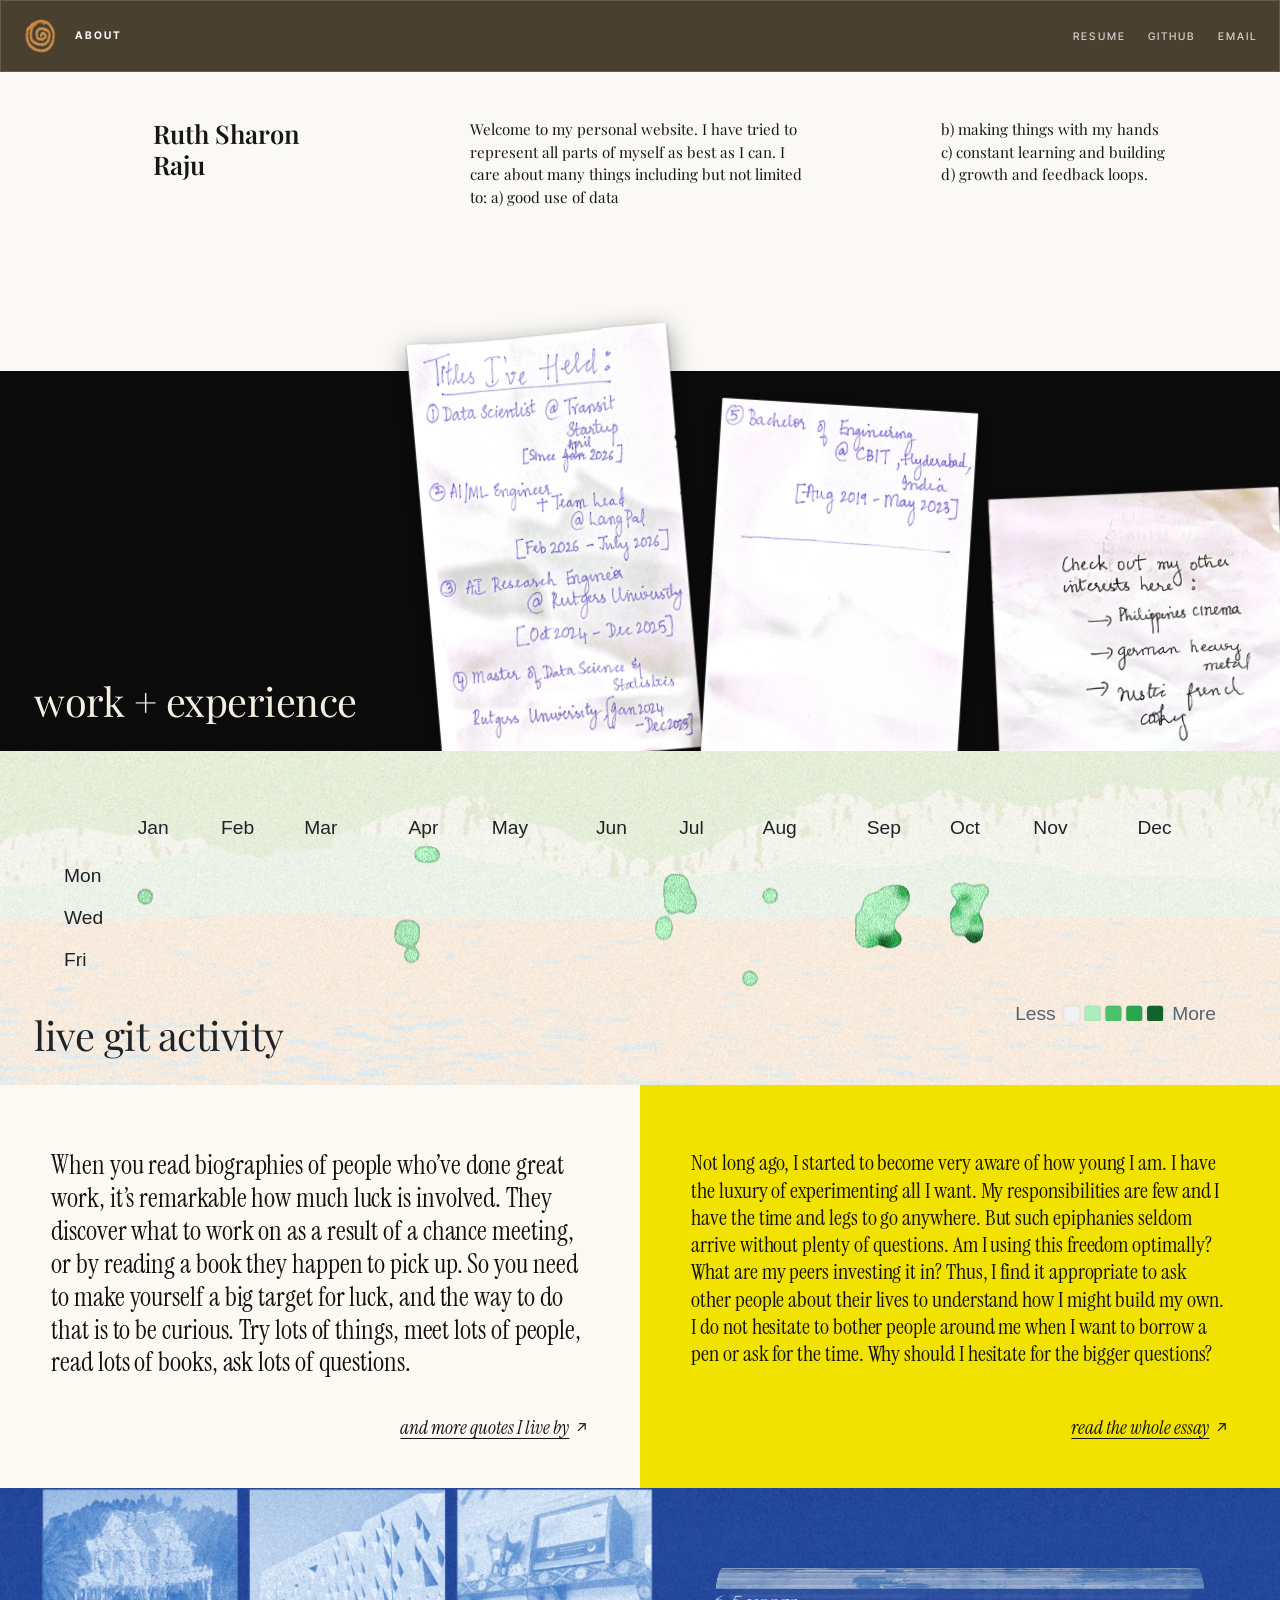
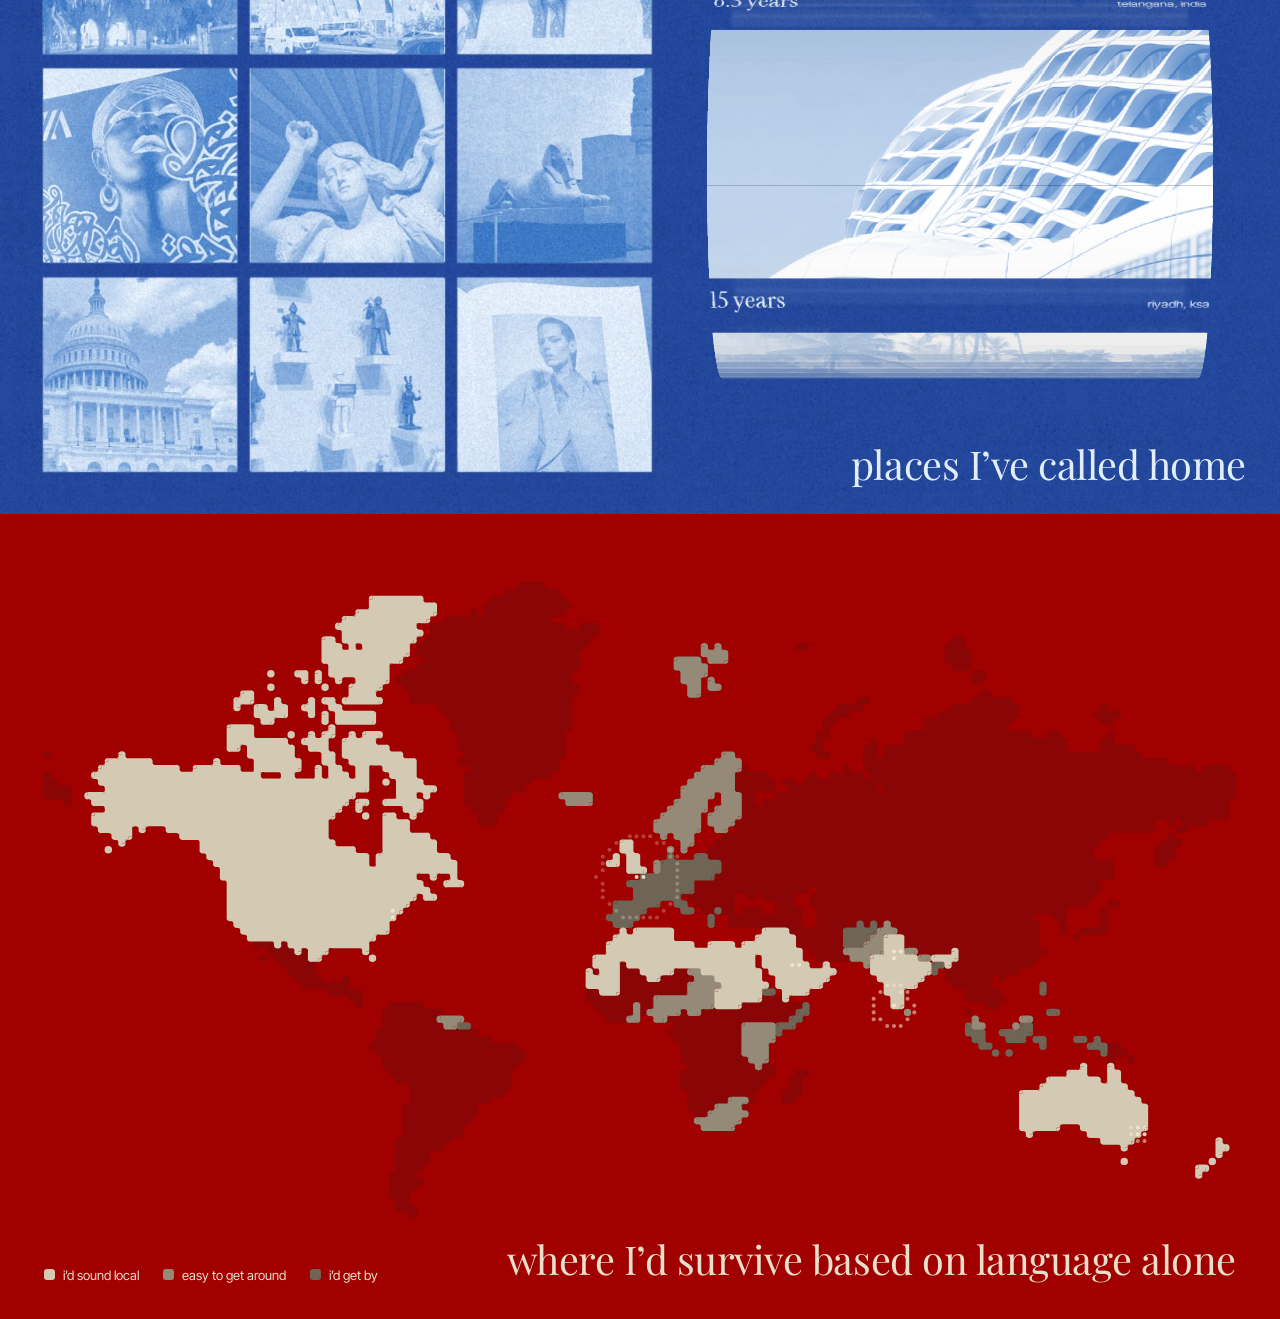
==== commit 5d53fcce: "about + quotes: the same painted, floating bar" ====
--- a/about/index.html
+++ b/about/index.html
@@ -7,8 +7,8 @@
 <link rel="icon" href="../assets/ruth-sharon-favicon.png?v=1">
 <link rel="preconnect" href="https://fonts.googleapis.com">
 <link rel="preconnect" href="https://fonts.gstatic.com" crossorigin>
-<link rel="stylesheet" href="https://fonts.googleapis.com/css2?family=Instrument+Serif:ital@0;1&family=IBM+Plex+Mono:wght@400;500&family=Inter+Tight:wght@400;500;600&family=Pinyon+Script&family=Playfair+Display:wght@400;600&display=swap">
-<link rel="stylesheet" href="css/base.css?v=2">
+<link rel="stylesheet" href="https://fonts.googleapis.com/css2?family=Instrument+Serif:ital@0;1&family=IBM+Plex+Mono:wght@400;500&family=Inter+Tight:wght@400;500;600;700&family=Pinyon+Script&family=Playfair+Display:wght@400;600&display=swap">
+<link rel="stylesheet" href="css/base.css?v=3">
 <link rel="stylesheet" href="css/layout.css">
 <link rel="stylesheet" href="css/head.css">
 <link rel="stylesheet" href="css/places.css">
@@ -25,7 +25,7 @@
   <nav><a href="../assets/RuthSharon__Resume.pdf">resume</a><a href="https://github.com/ruth1445">github</a><a href="mailto:ruth.sharon@rutgers.edu">email</a></nav></div>
 
 <!-- 1 -->
-<section class="head" style="padding-top:84px"><div class="in">
+<section class="head" style="padding-top:118px"><div class="in">
   <h1>Ruth Sharon<br>Raju</h1>
   <div class="col">
     <p>Welcome to my personal website. I have tried to represent all parts of myself as best as I can. I care about many things including but not limited to: a) good use of data</p>
@@ -293,5 +293,11 @@
   if (from.origin === to.origin && norm(from.pathname) === norm(to.pathname) && history.length > 1) { e.preventDefault(); history.back(); }
 });
 </script>
+<script>
+// the bar floats off the page once you scroll
+(function () { var bar = document.querySelector('.bar'); if (!bar) return;
+  var f = function () { bar.classList.toggle('is-floating', (window.scrollY || 0) > 4); };
+  window.addEventListener('scroll', f, { passive: true }); f(); })();
+</script>
 </body>
 </html>
--- a/about/css/base.css
+++ b/about/css/base.css
@@ -30,3 +30,18 @@
 .bar .crumbs .logo img{display:block;width:26px;height:26px;object-fit:contain}
 .bar nav{font-size:10.5px;font-weight:500;letter-spacing:.2em;text-transform:uppercase;color:#9A9384;gap:22px}
 @media (max-width:700px){.bar .crumbs,.bar nav{font-size:9.5px;letter-spacing:.16em}.bar .crumbs{gap:10px}.bar nav{gap:14px}.bar .crumbs .sep{width:14px}}
+
+/* the painted bar: same as the main site, floats off the page once you scroll */
+.bar{height:72px;padding:0 22px;border:1px solid transparent;-webkit-backdrop-filter:none;backdrop-filter:none;
+  background:#6B5A45 url("../../assets/header-venus.jpg") center 33%/cover no-repeat;
+  transition:left .5s cubic-bezier(.2,.9,.2,1),right .5s cubic-bezier(.2,.9,.2,1),top .5s cubic-bezier(.2,.9,.2,1),border-color .35s ease}
+.bar::before{content:"";position:absolute;inset:0;background:rgba(23,22,15,.38);pointer-events:none}
+.bar>*{position:relative}
+.bar.is-floating{left:14px;right:14px;top:12px;border-color:#17160F}
+.bar .crumbs,.bar nav{color:rgba(250,249,246,.78)}
+.bar .crumbs a:hover,.bar nav a:hover,.bar .crumbs [aria-current="page"]{color:#FAF9F6}
+.bar .crumbs [aria-current="page"]{font-weight:700}
+.bar .crumbs .sep{background:#FAF9F6;opacity:.6}
+.bar .crumbs .logo img{width:34px;height:34px}
+@media (max-width:700px){.bar{height:60px;padding:0 14px}.bar.is-floating{left:8px;right:8px;top:8px}.bar .crumbs .logo img{width:28px;height:28px}}
+@media (max-width:520px){.bar nav{display:none}.bar .crumbs{white-space:nowrap}}
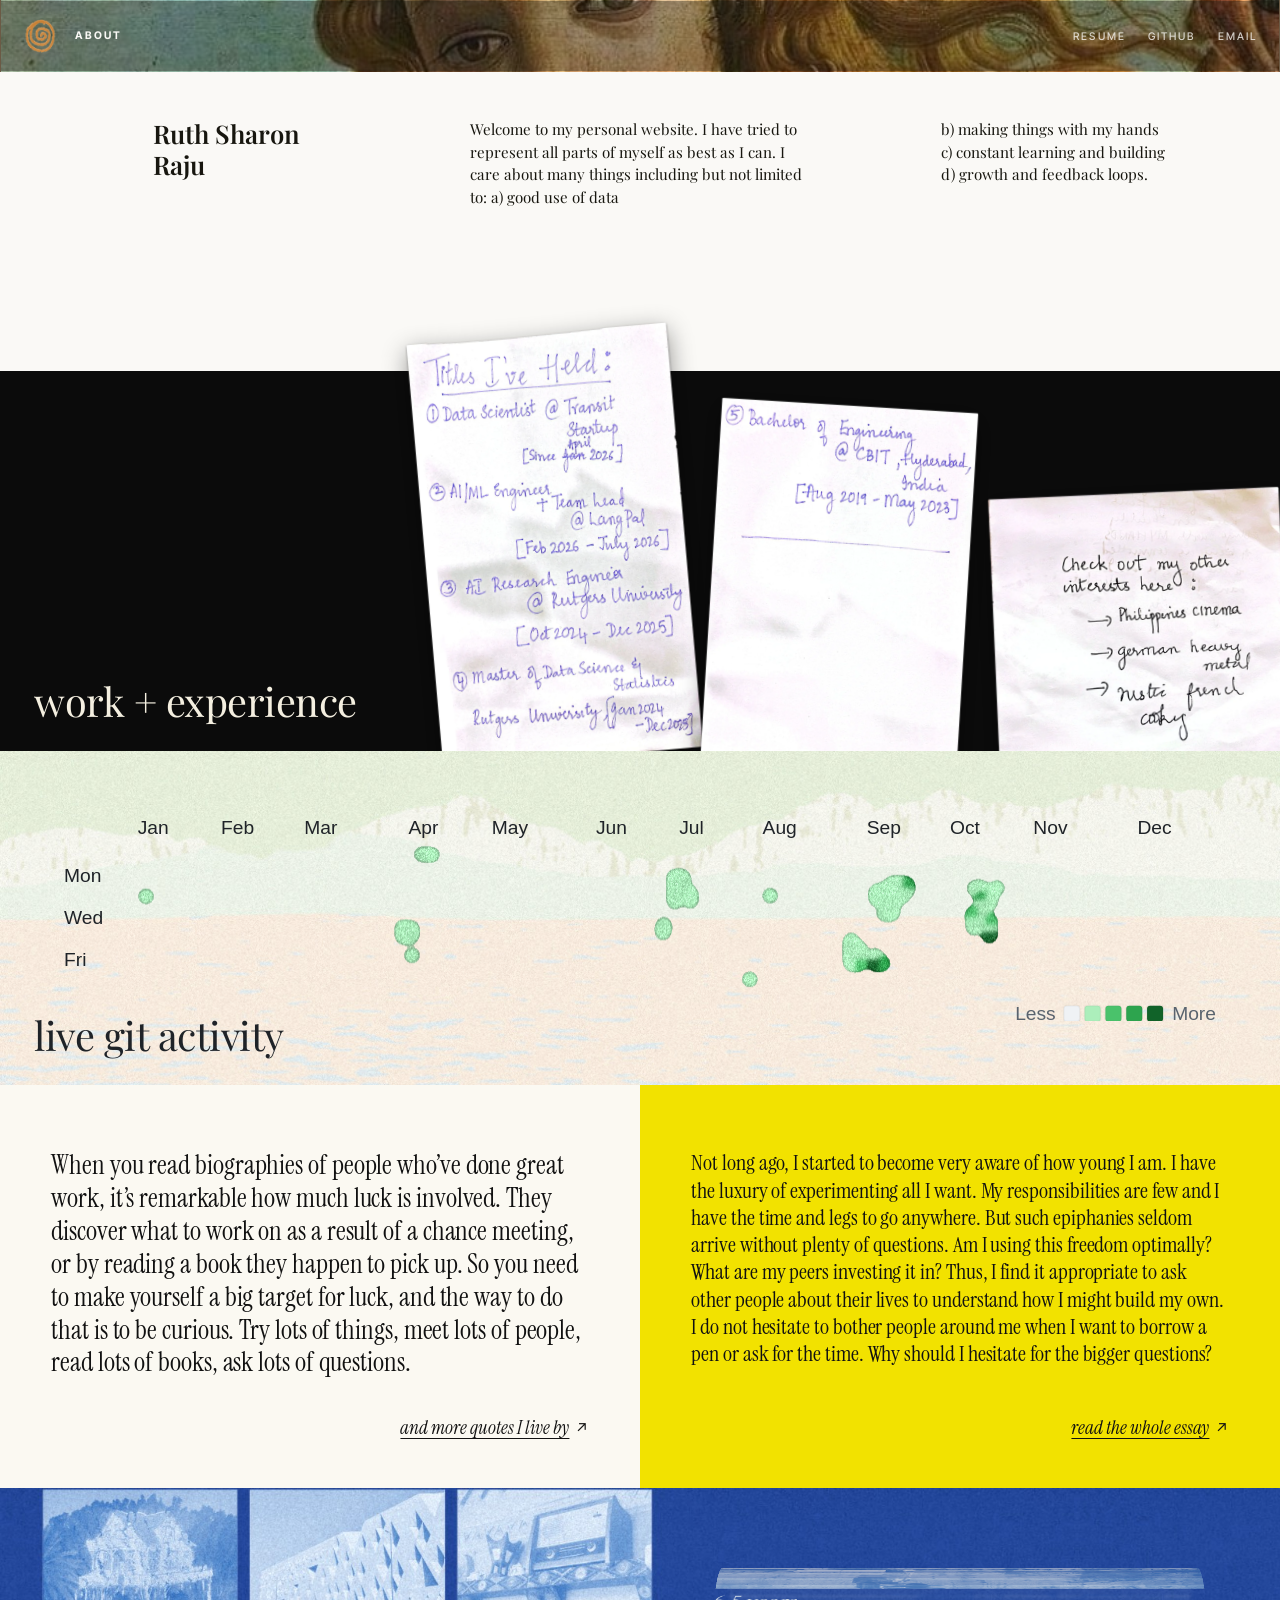
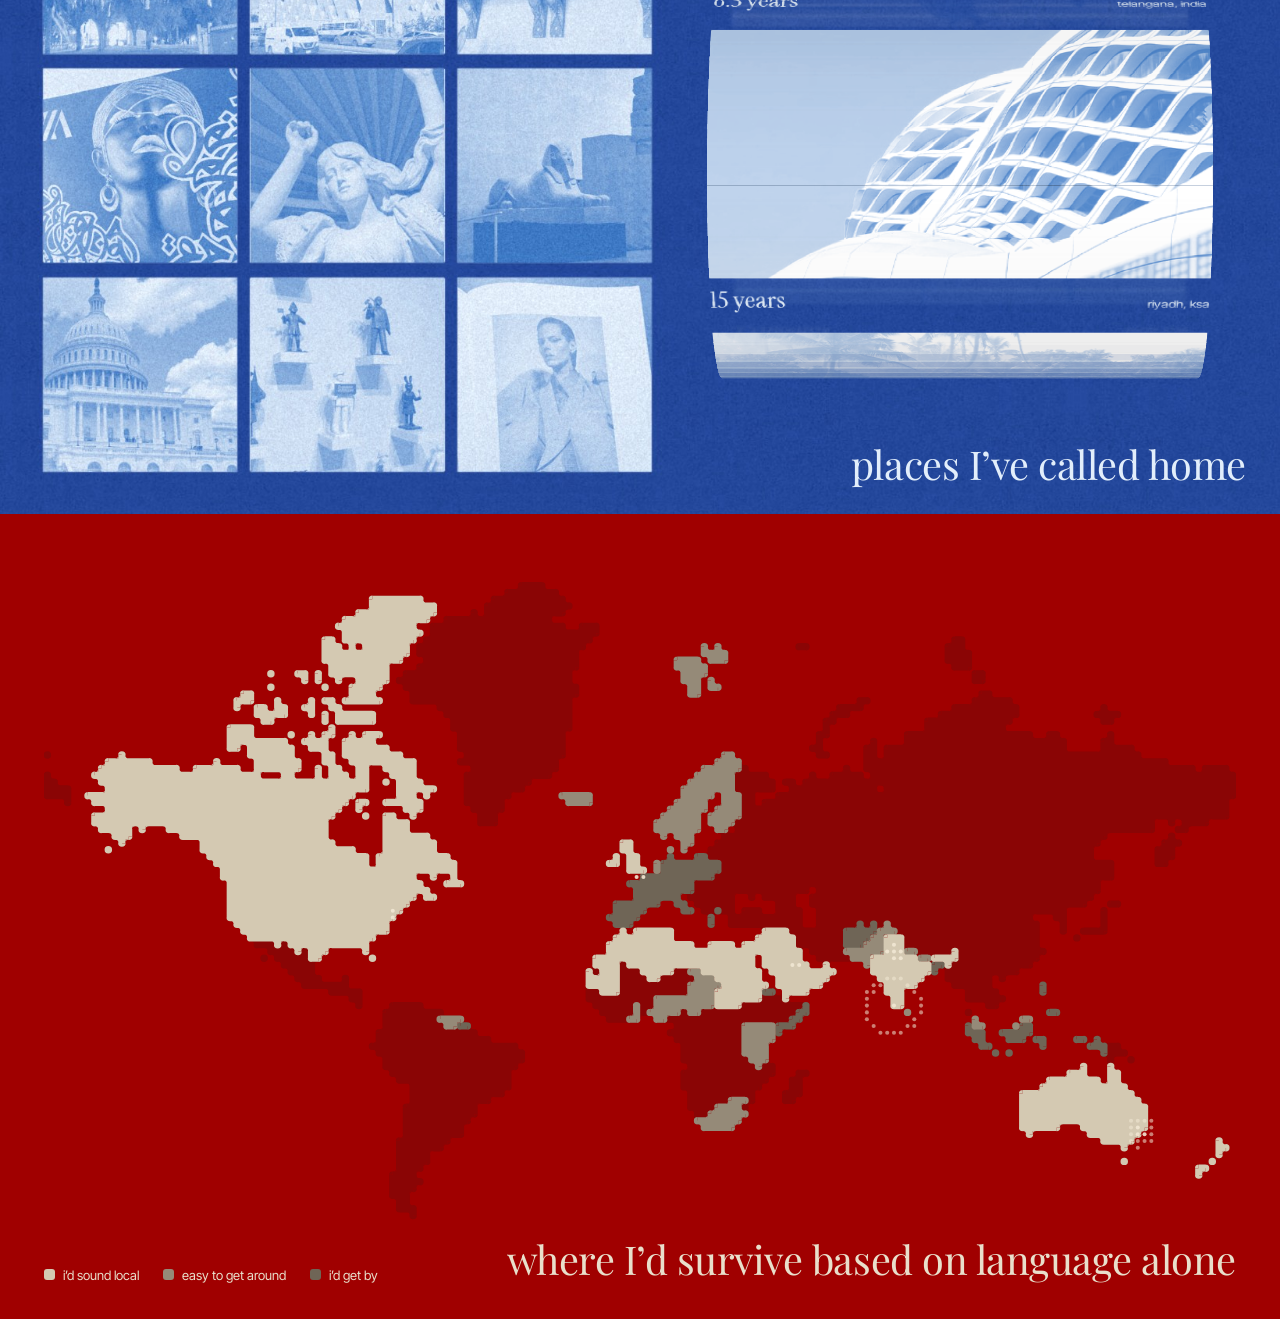
==== commit 49df9c96: "about: big quote marks behind the two quote blocks, cropped at the top edge" ====
--- a/about/index.html
+++ b/about/index.html
@@ -15,7 +15,7 @@
 <link rel="stylesheet" href="css/barrel.css">
 <link rel="stylesheet" href="css/scan.css">
 <link rel="stylesheet" href="css/edit.css">
-<link rel="stylesheet" href="css/split.css">
+<link rel="stylesheet" href="css/split.css?v=3">
 <link rel="stylesheet" href="css/languages.css">
 <link rel="stylesheet" href="css/github.css">
 <link rel="stylesheet" href="css/titles.css">
--- a/about/css/split.css
+++ b/about/css/split.css
@@ -14,3 +14,12 @@
 .split .more:hover span:not(.t){transform:translate(2px,-2px)}
 .split .more:hover .t{text-decoration-thickness:2px}
 @media (max-width:760px){.split{grid-template-columns:1fr}}
+
+/* a big pair of opening quote marks sitting in each block, a shade darker than the block,
+   their tails cropped off by the block's top edge (never spilling into the block above) */
+.split .l,.split .r{position:relative;overflow:hidden;isolation:isolate}
+.split .l::before,.split .r::before{content:"";position:absolute;z-index:-1;pointer-events:none;
+  top:0;left:clamp(14px,2.4vw,40px);width:min(62%,520px);aspect-ratio:426/300;transform:translateY(-11%);
+  -webkit-mask:url("../img/quote-marks.svg") no-repeat 0 0/100% 100%;mask:url("../img/quote-marks.svg") no-repeat 0 0/100% 100%}
+.split .l::before{background:#E4DCC9}
+.split .r::before{background:#D6C400}
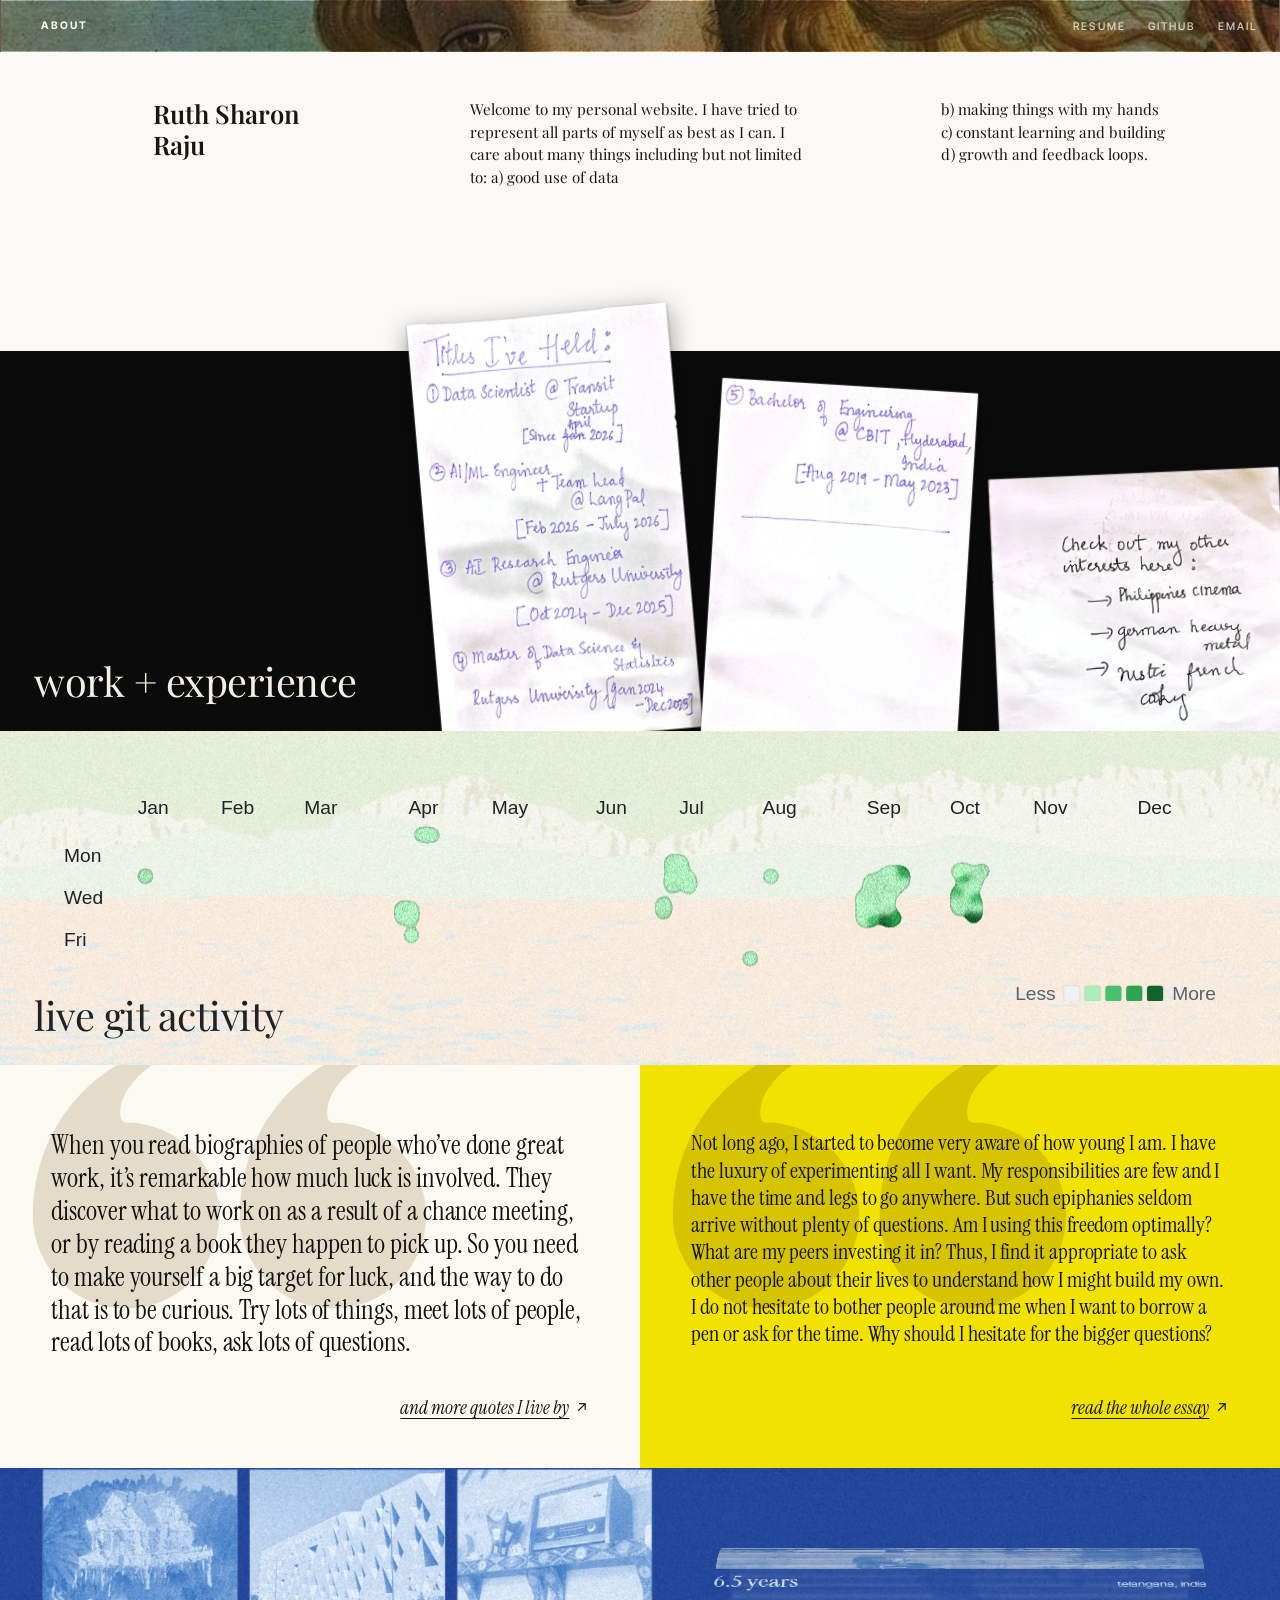
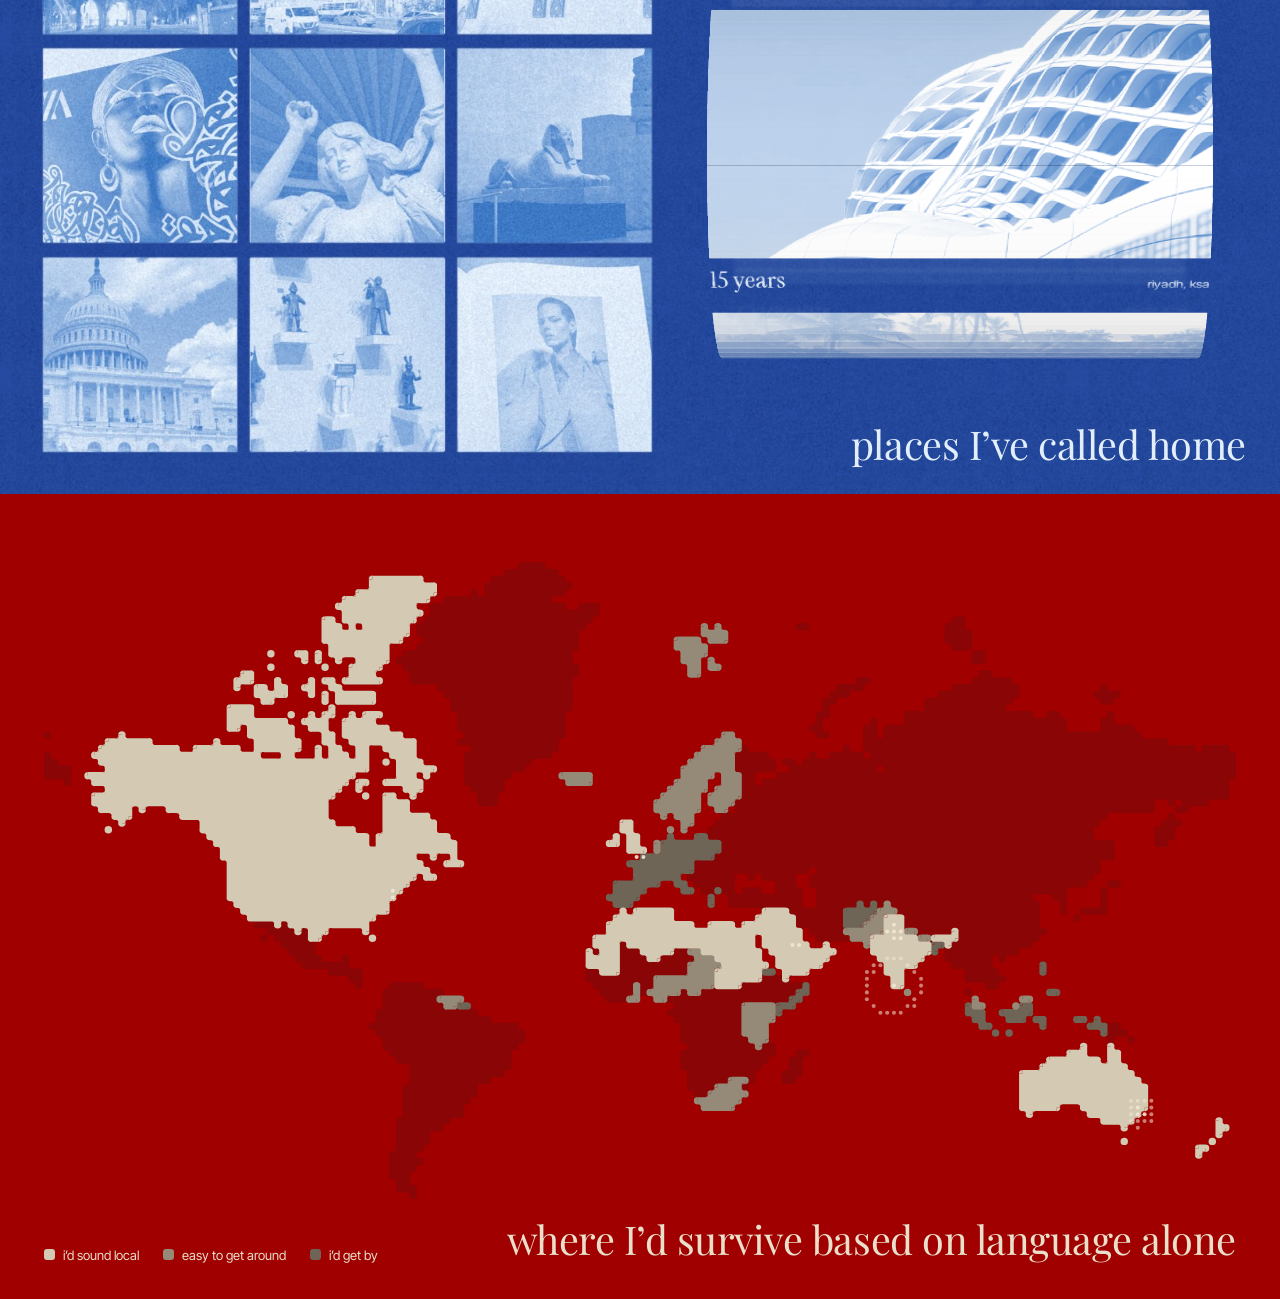
==== commit 88d69d5b: "bar: thinner, with the pushpin in place of the spiral" ====
--- a/about/index.html
+++ b/about/index.html
@@ -8,7 +8,7 @@
 <link rel="preconnect" href="https://fonts.googleapis.com">
 <link rel="preconnect" href="https://fonts.gstatic.com" crossorigin>
 <link rel="stylesheet" href="https://fonts.googleapis.com/css2?family=Instrument+Serif:ital@0;1&family=IBM+Plex+Mono:wght@400;500&family=Inter+Tight:wght@400;500;600;700&family=Pinyon+Script&family=Playfair+Display:wght@400;600&display=swap">
-<link rel="stylesheet" href="css/base.css?v=3">
+<link rel="stylesheet" href="css/base.css?v=4">
 <link rel="stylesheet" href="css/layout.css">
 <link rel="stylesheet" href="css/head.css">
 <link rel="stylesheet" href="css/places.css">
@@ -21,11 +21,11 @@
 <link rel="stylesheet" href="css/titles.css">
 </head>
 <body>
-<div class="bar"><div class="crumbs"><a class="logo" data-up href="../" aria-label="home"><img src="../assets/logo-spiral.png" alt=""></a><span aria-current="page">about</span></div>
+<div class="bar"><div class="crumbs"><a class="logo" data-up href="../" aria-label="home"><img src="../assets/logo-pin.png" alt=""></a><span aria-current="page">about</span></div>
   <nav><a href="../assets/RuthSharon__Resume.pdf">resume</a><a href="https://github.com/ruth1445">github</a><a href="mailto:ruth.sharon@rutgers.edu">email</a></nav></div>
 
 <!-- 1 -->
-<section class="head" style="padding-top:118px"><div class="in">
+<section class="head" style="padding-top:98px"><div class="in">
   <h1>Ruth Sharon<br>Raju</h1>
   <div class="col">
     <p>Welcome to my personal website. I have tried to represent all parts of myself as best as I can. I care about many things including but not limited to: a) good use of data</p>
--- a/about/css/base.css
+++ b/about/css/base.css
@@ -32,7 +32,7 @@
 @media (max-width:700px){.bar .crumbs,.bar nav{font-size:9.5px;letter-spacing:.16em}.bar .crumbs{gap:10px}.bar nav{gap:14px}.bar .crumbs .sep{width:14px}}
 
 /* the painted bar: same as the main site, floats off the page once you scroll */
-.bar{height:72px;padding:0 22px;border:1px solid transparent;-webkit-backdrop-filter:none;backdrop-filter:none;
+.bar{height:52px;padding:0 22px;border:1px solid transparent;-webkit-backdrop-filter:none;backdrop-filter:none;
   background:#6B5A45 url("../../assets/header-venus.jpg") center 33%/cover no-repeat;
   transition:left .5s cubic-bezier(.2,.9,.2,1),right .5s cubic-bezier(.2,.9,.2,1),top .5s cubic-bezier(.2,.9,.2,1),border-color .35s ease}
 .bar::before{content:"";position:absolute;inset:0;background:rgba(23,22,15,.38);pointer-events:none}
@@ -42,6 +42,6 @@
 .bar .crumbs a:hover,.bar nav a:hover,.bar .crumbs [aria-current="page"]{color:#FAF9F6}
 .bar .crumbs [aria-current="page"]{font-weight:700}
 .bar .crumbs .sep{background:#FAF9F6;opacity:.6}
-.bar .crumbs .logo img{width:34px;height:34px}
-@media (max-width:700px){.bar{height:60px;padding:0 14px}.bar.is-floating{left:8px;right:8px;top:8px}.bar .crumbs .logo img{width:28px;height:28px}}
+.bar .crumbs .logo img{width:auto;height:32px}
+@media (max-width:700px){.bar{height:46px;padding:0 14px}.bar.is-floating{left:8px;right:8px;top:8px}.bar .crumbs .logo img{width:auto;height:28px}}
 @media (max-width:520px){.bar nav{display:none}.bar .crumbs{white-space:nowrap}}
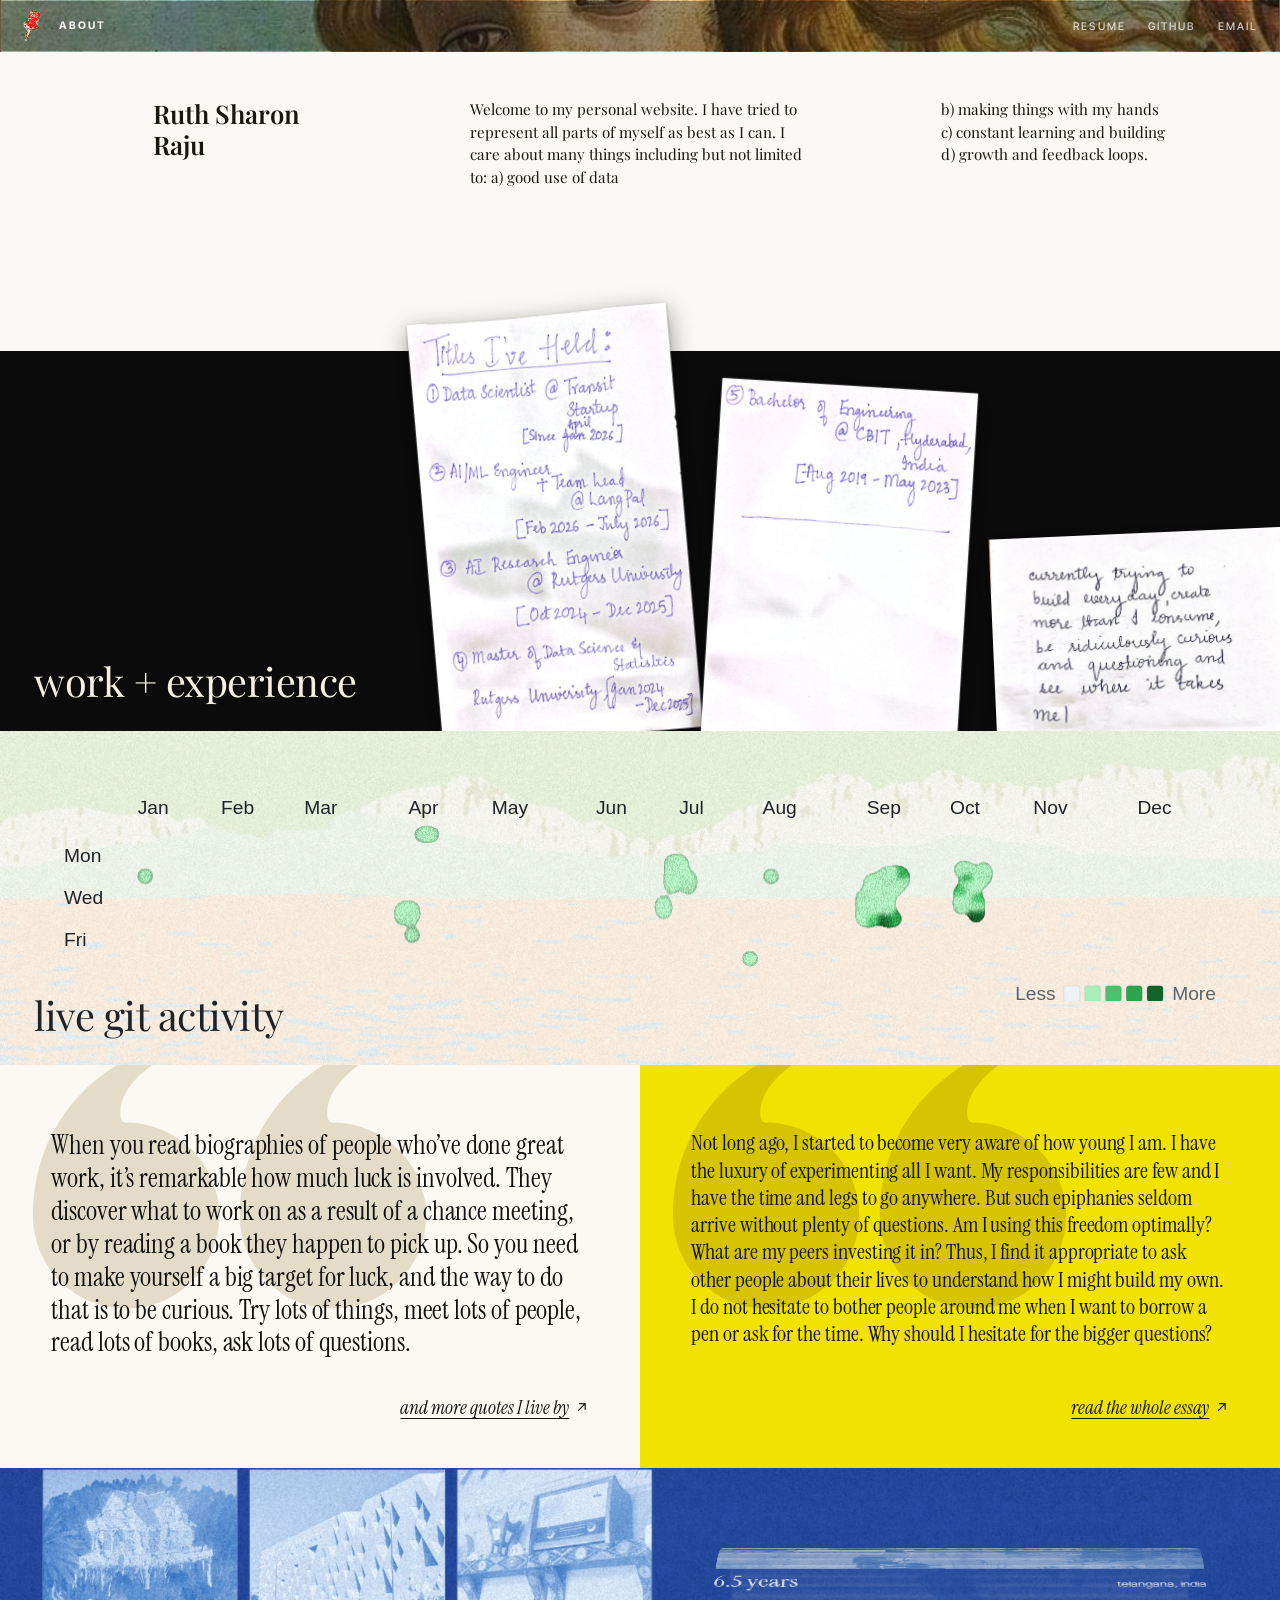
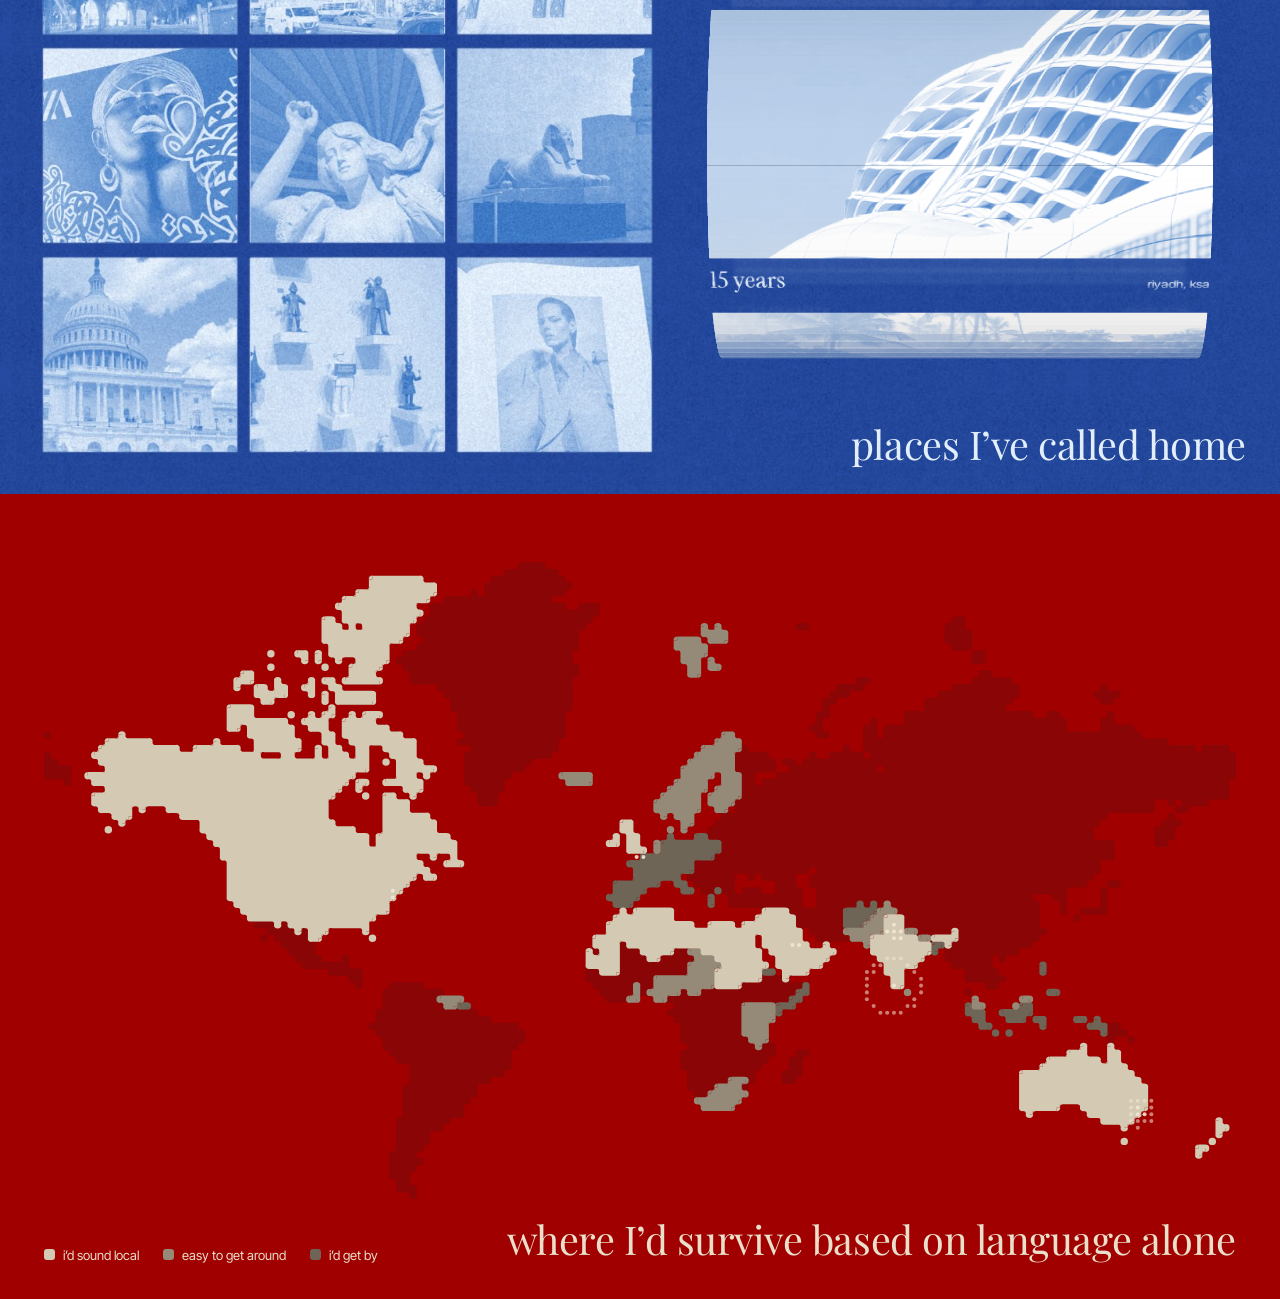
==== commit 6eb1834b: "Replace rightmost About scan with QUOTE23.jpg" ====
--- a/about/index.html
+++ b/about/index.html
@@ -44,7 +44,7 @@
       style="--r:-5deg;left:calc(50% - 310px);bottom:-10px;width:305px">
     <img class="doc" data-k="hw-elbow" src="img/elbow.webp" alt="Bachelor of Engineering, handwritten" draggable="false"
       style="--r:3.5deg;left:calc(50% + 22px);bottom:-64px;width:300px">
-    <img class="doc" data-k="hw-hand" src="img/hand.webp" alt="Other interests, handwritten" draggable="false"
+    <img class="doc" data-k="hw-hand" src="../QUOTE23.jpg" alt="Scanned quote" draggable="false"
       style="--r:-2.5deg;left:calc(50% + 352px);bottom:-12px;width:340px">
   </div></div>
 </section>
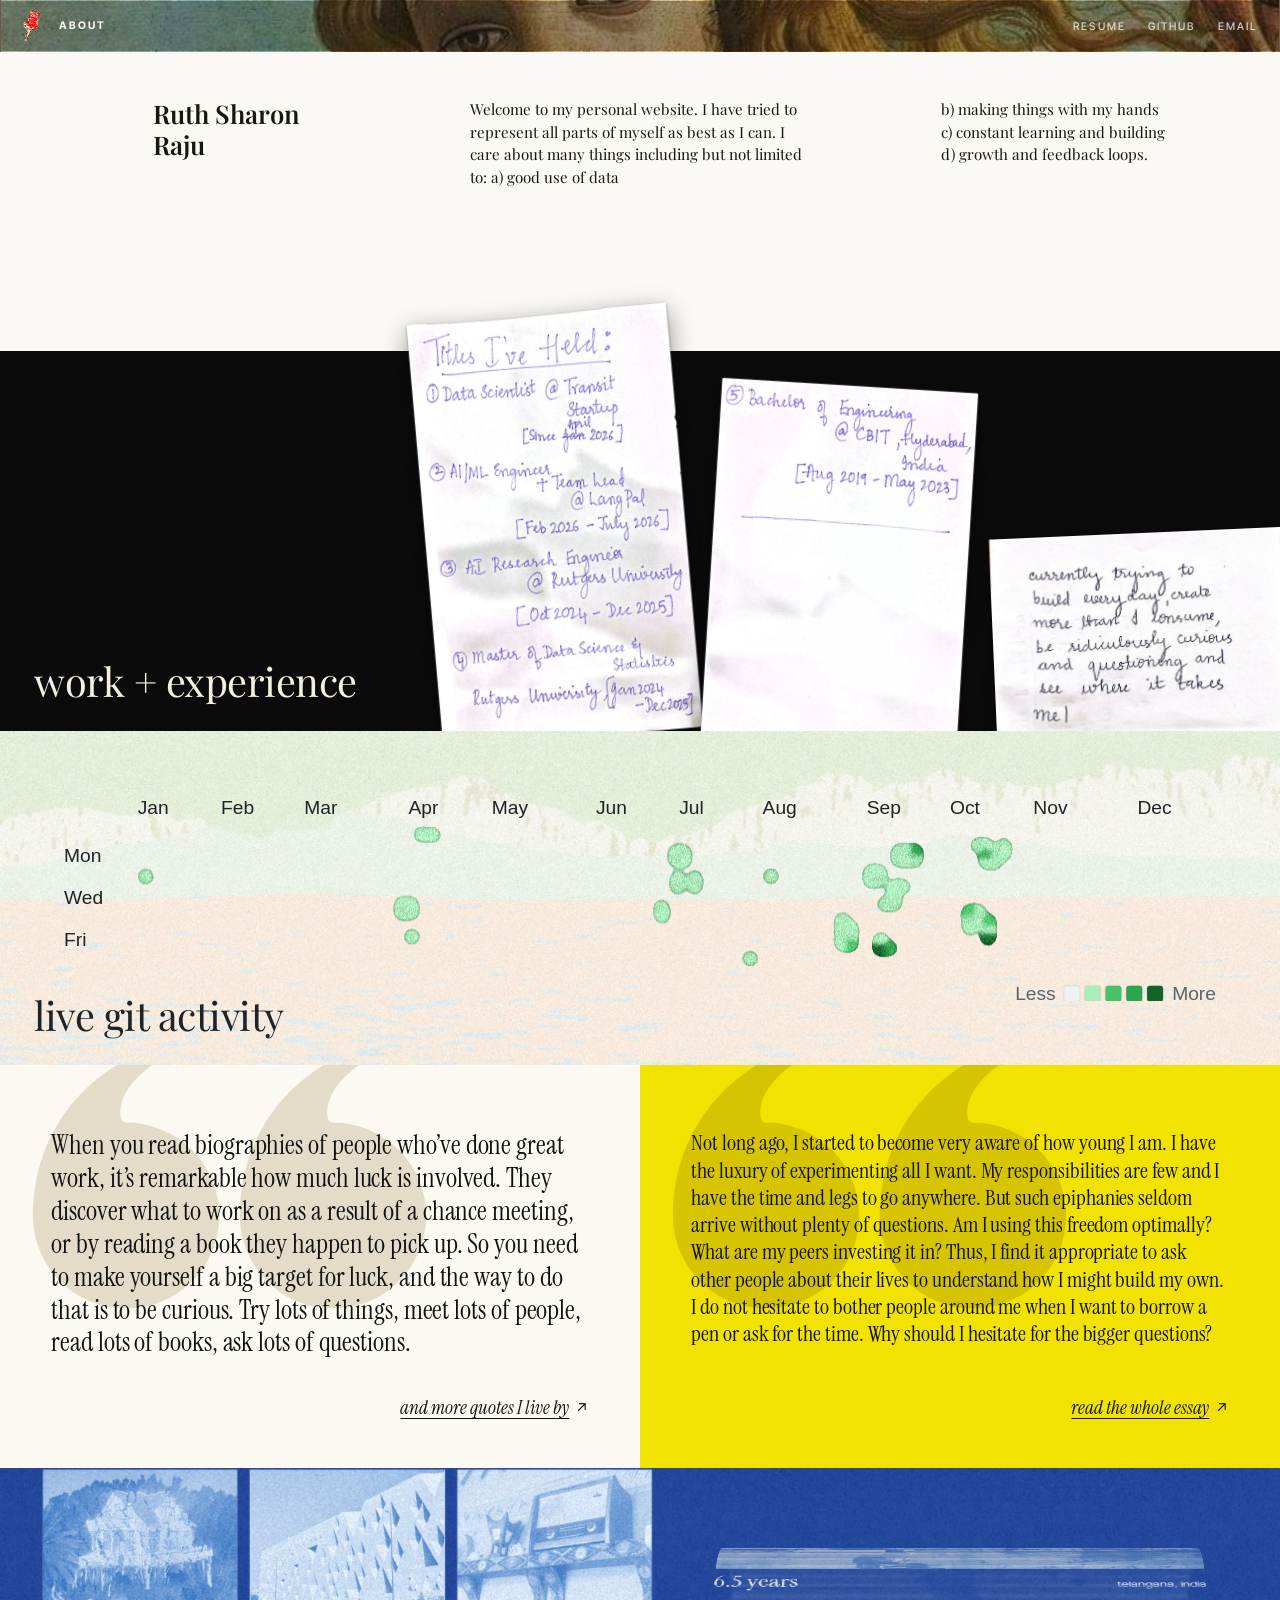
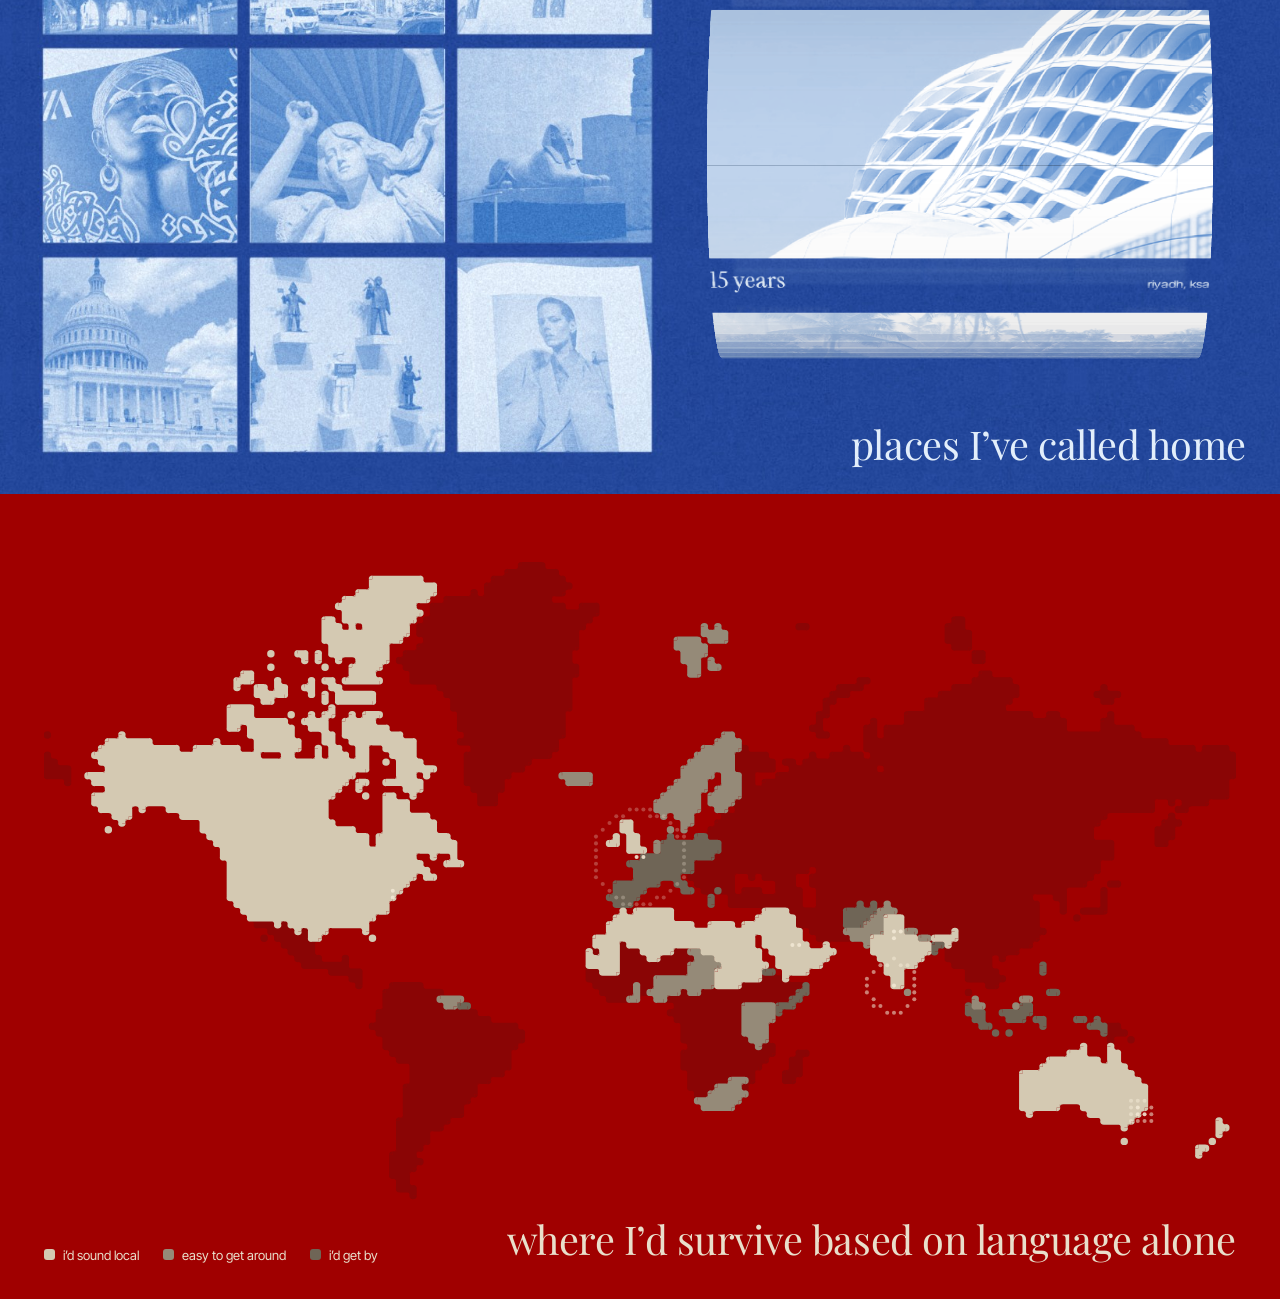
==== commit db684f47: "Point About essay link directly to Adhiv interview" ====
--- a/about/index.html
+++ b/about/index.html
@@ -69,7 +69,7 @@
   </div>
   <div class="r">
     <p class="say">Not long ago, I started to become very aware of how young I am. I have the luxury of experimenting all I want. My responsibilities are few and I have the time and legs to go anywhere. But such epiphanies seldom arrive without plenty of questions. Am I using this freedom optimally? What are my peers investing it in? Thus, I find it appropriate to ask other people about their lives to understand how I might build my own. I do not hesitate to bother people around me when I want to borrow a pen or ask for the time. Why should I hesitate for the bigger questions?</p>
-    <a class="more" href="https://publicyuzu.org/#/" target="_blank" rel="noopener noreferrer"><span class="t">read the whole essay</span><span aria-hidden="true">&#8599;</span></a>
+    <a class="more" href="https://publicyuzu.org/adhiv/" target="_blank" rel="noopener noreferrer"><span class="t">read the whole essay</span><span aria-hidden="true">&#8599;</span></a>
   </div>
 </section>
 
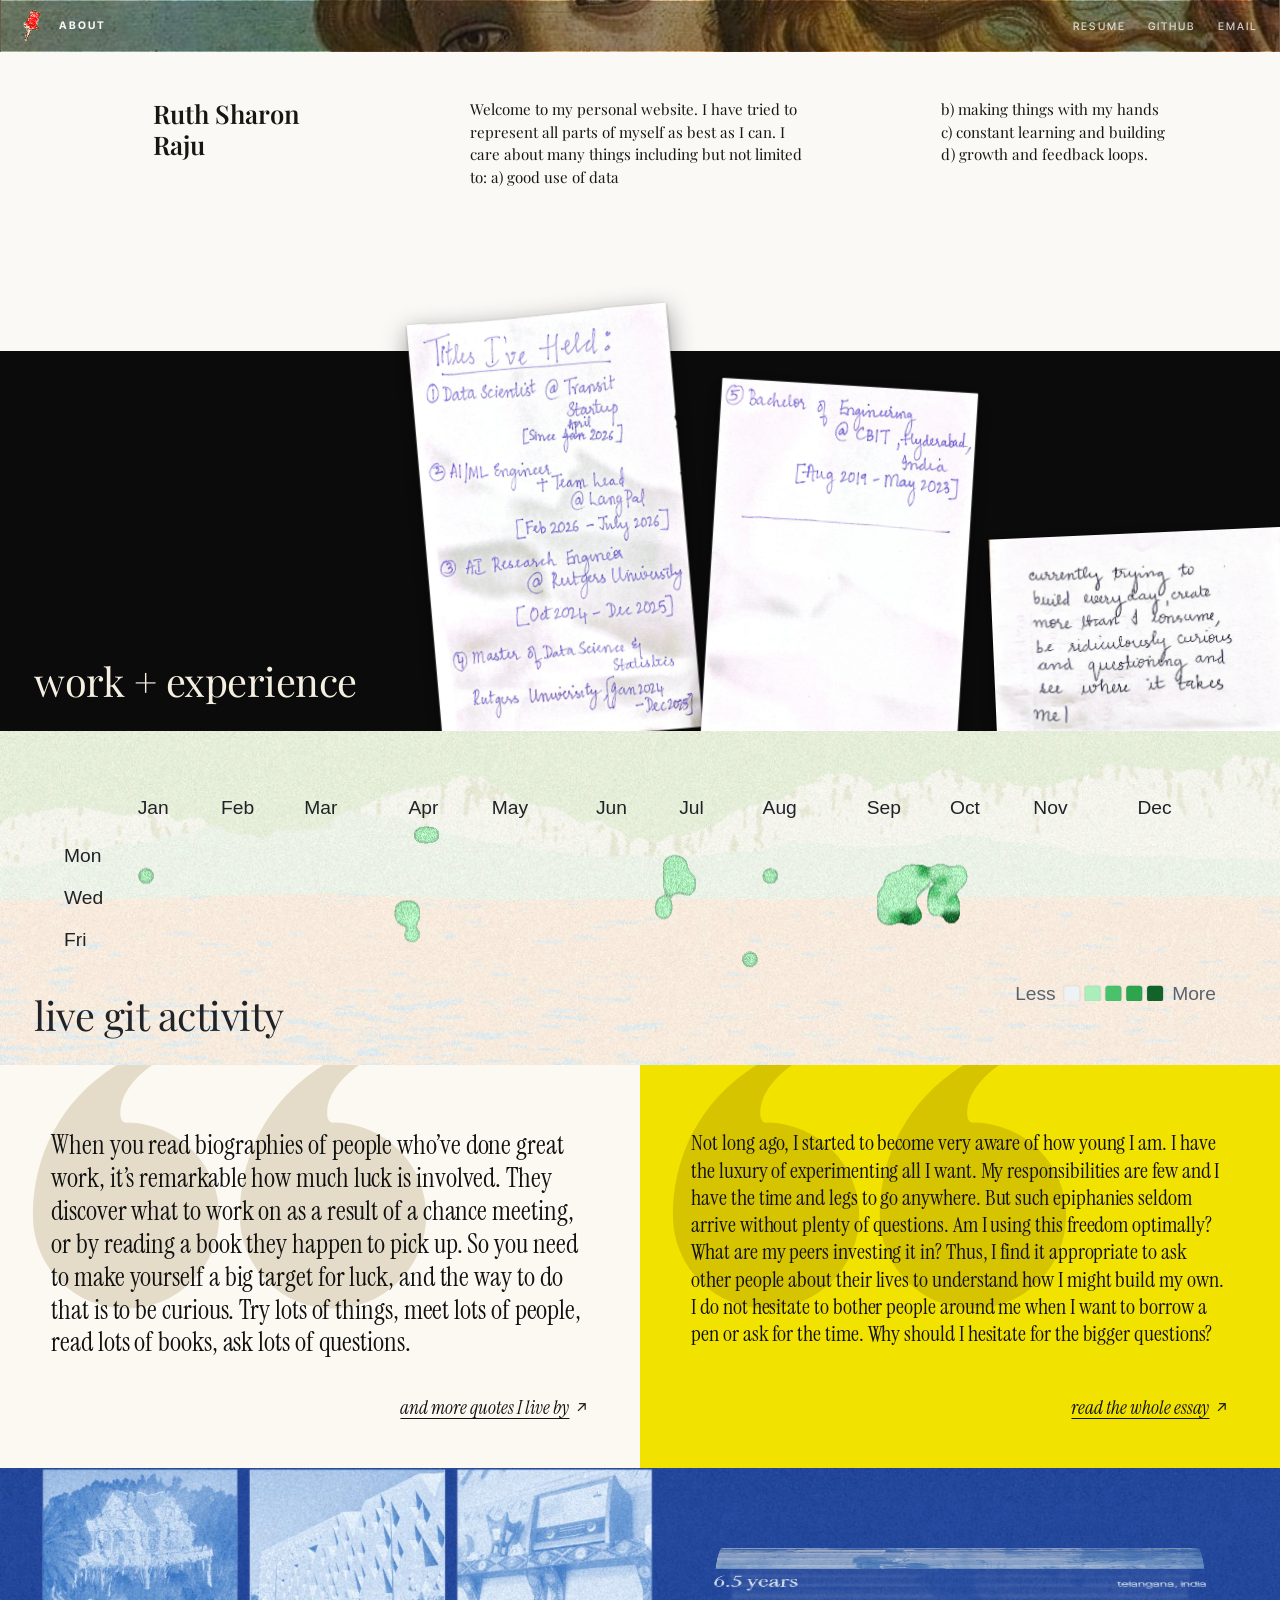
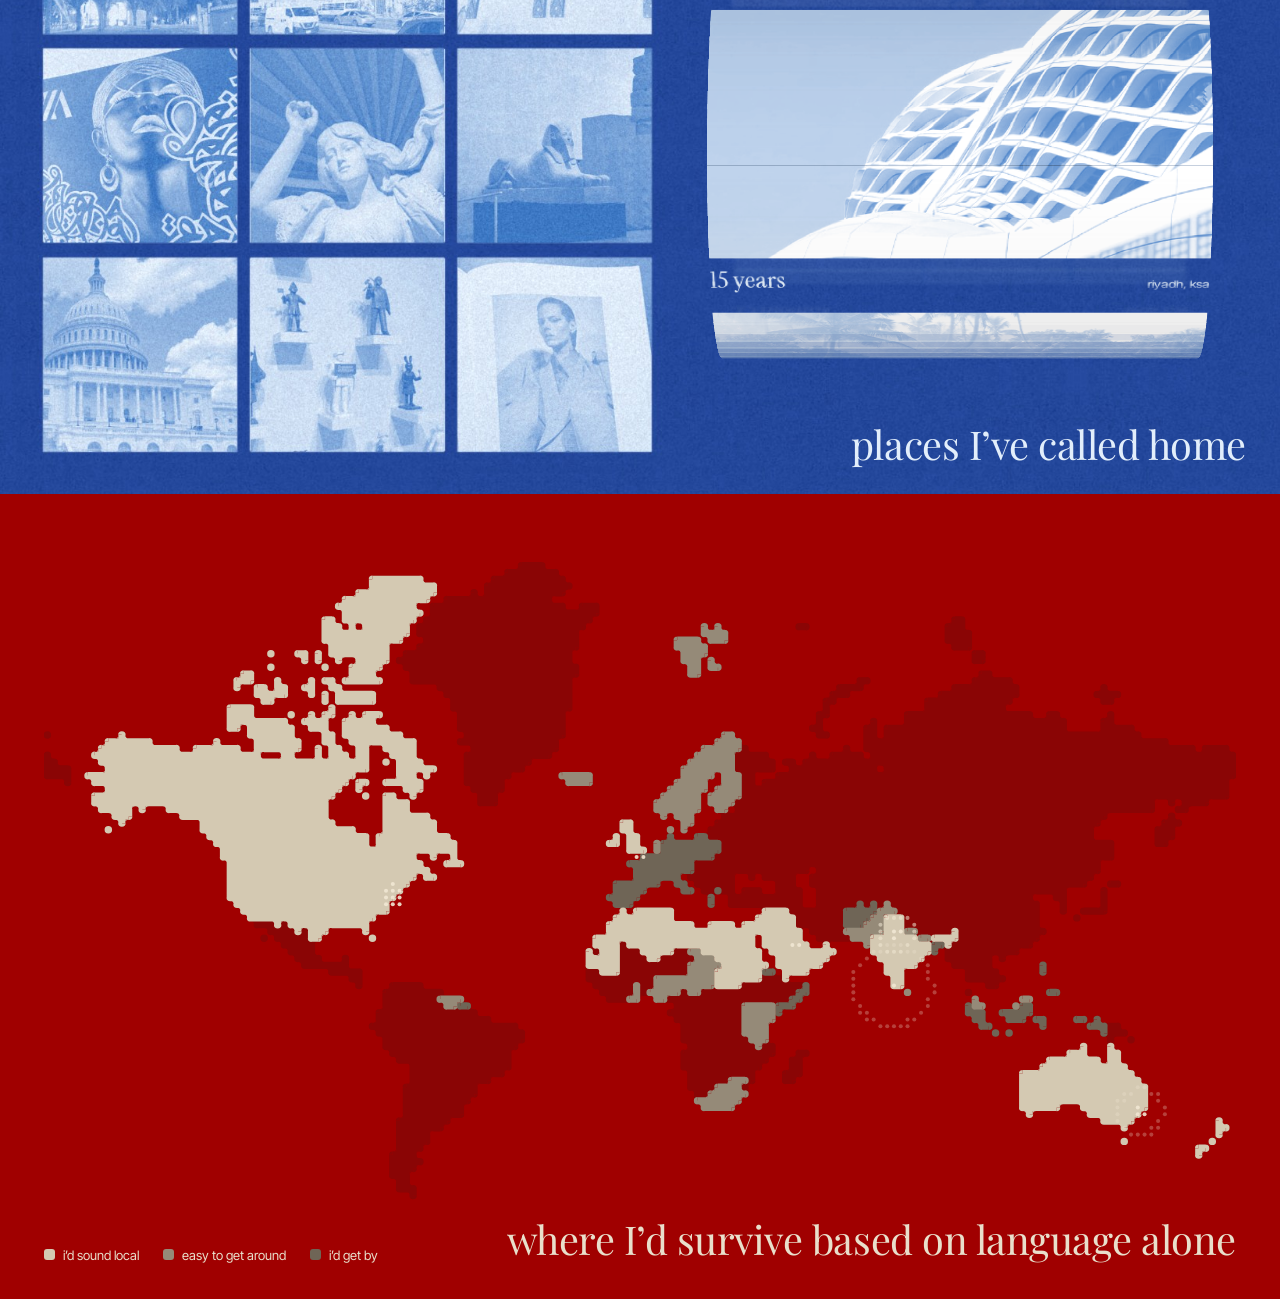
==== commit 9fde3c54: "Match browser tab favicon to red pin on about/index.html" ====
--- a/about/index.html
+++ b/about/index.html
@@ -4,7 +4,7 @@
 <meta charset="utf-8">
 <meta name="viewport" content="width=device-width,initial-scale=1">
 <title>Ruth Sharon — About</title>
-<link rel="icon" href="../assets/ruth-sharon-favicon.png?v=1">
+<link rel="icon" href="../assets/logo-pin.png?v=2">
 <link rel="preconnect" href="https://fonts.googleapis.com">
 <link rel="preconnect" href="https://fonts.gstatic.com" crossorigin>
 <link rel="stylesheet" href="https://fonts.googleapis.com/css2?family=Instrument+Serif:ital@0;1&family=IBM+Plex+Mono:wght@400;500&family=Inter+Tight:wght@400;500;600;700&family=Pinyon+Script&family=Playfair+Display:wght@400;600&display=swap">
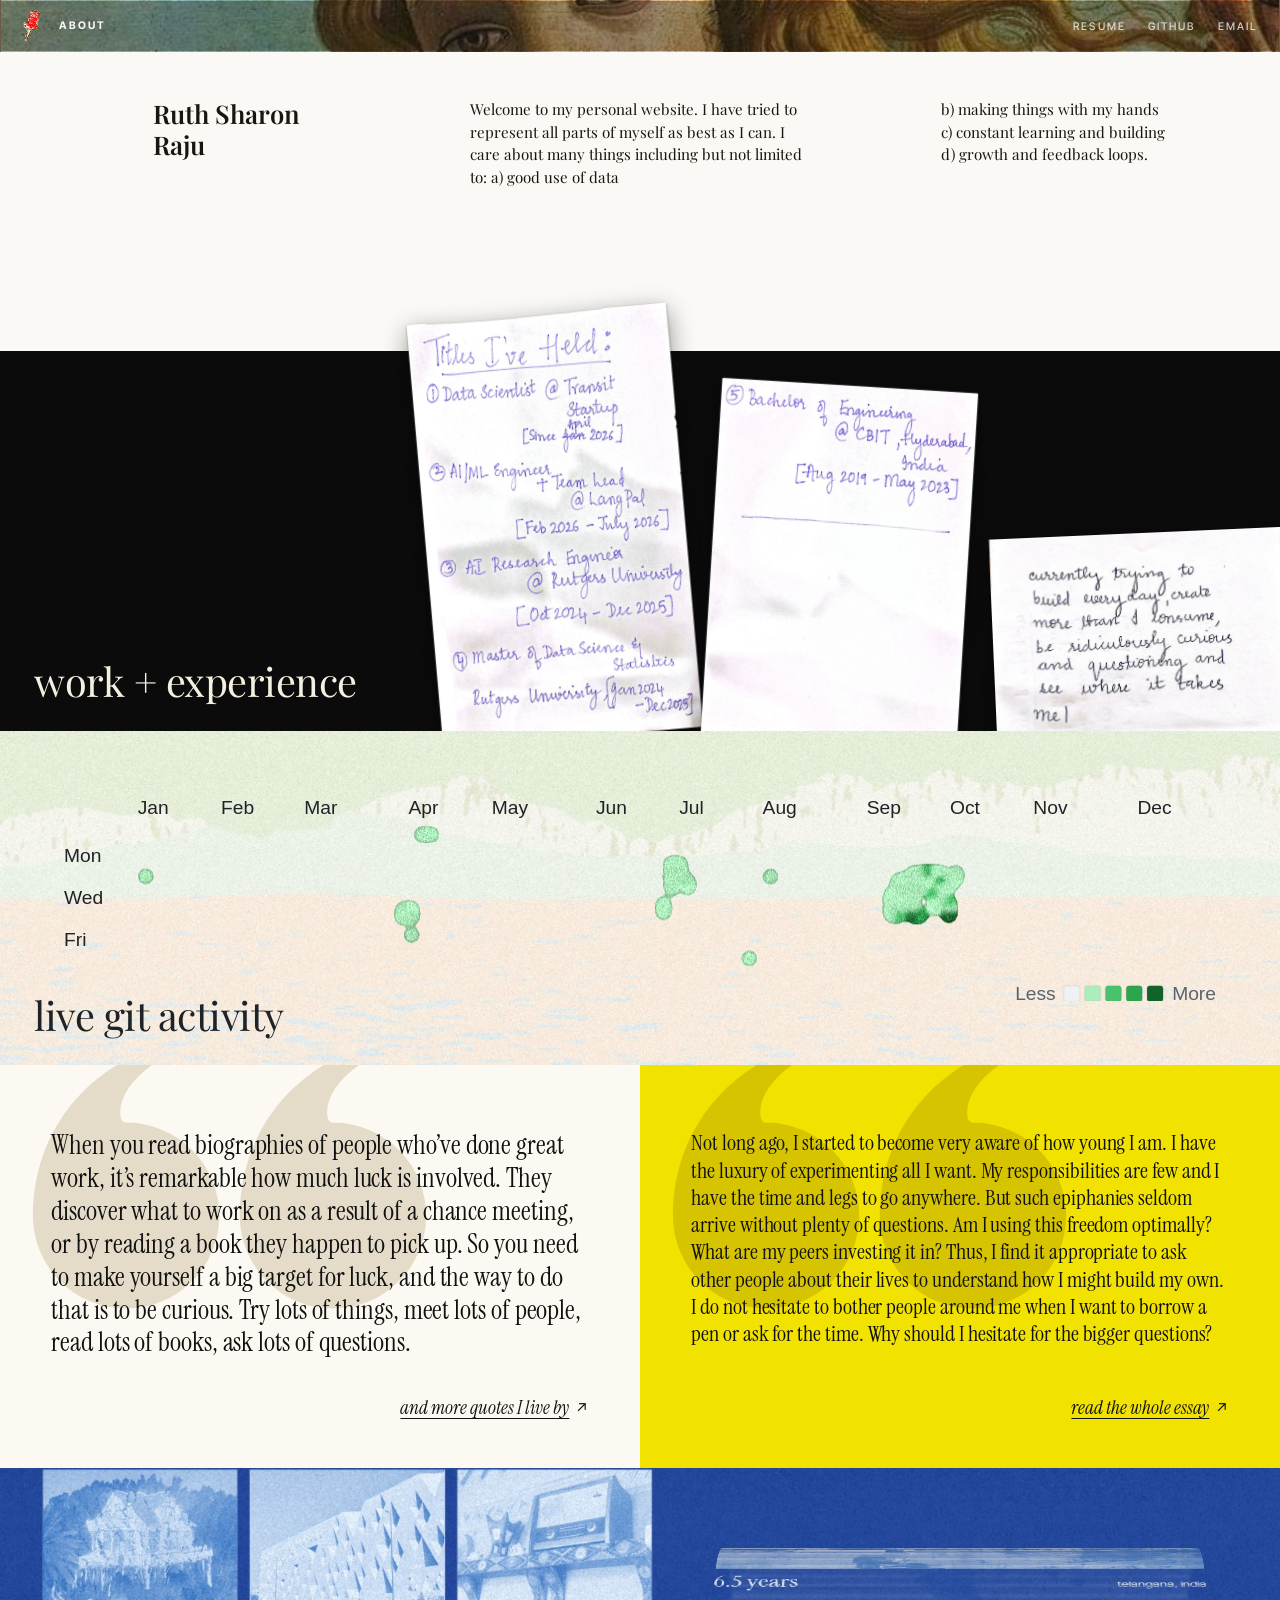
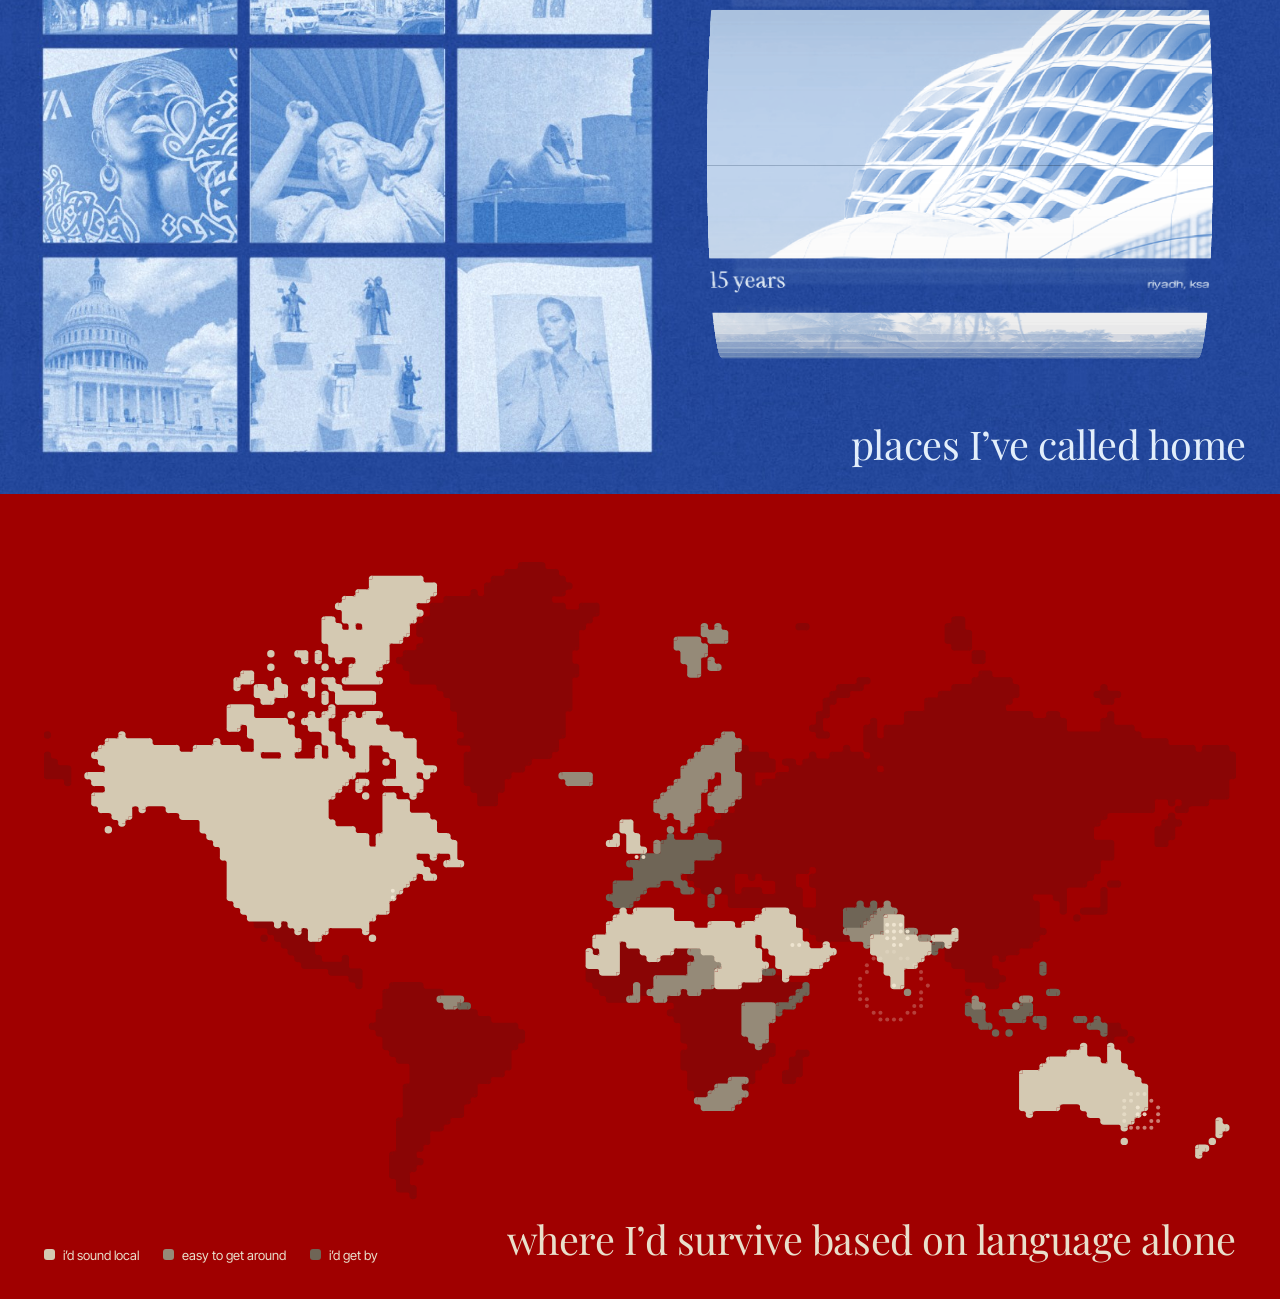
==== commit 23146d02: "Use undistorted red-pin favicon on about/index.html" ====
--- a/about/index.html
+++ b/about/index.html
@@ -4,7 +4,7 @@
 <meta charset="utf-8">
 <meta name="viewport" content="width=device-width,initial-scale=1">
 <title>Ruth Sharon — About</title>
-<link rel="icon" href="../assets/logo-pin.png?v=2">
+<link rel="icon" type="image/svg+xml" href="../assets/logo-pin-square.svg?v=1">
 <link rel="preconnect" href="https://fonts.googleapis.com">
 <link rel="preconnect" href="https://fonts.gstatic.com" crossorigin>
 <link rel="stylesheet" href="https://fonts.googleapis.com/css2?family=Instrument+Serif:ital@0;1&family=IBM+Plex+Mono:wght@400;500&family=Inter+Tight:wght@400;500;600;700&family=Pinyon+Script&family=Playfair+Display:wght@400;600&display=swap">
